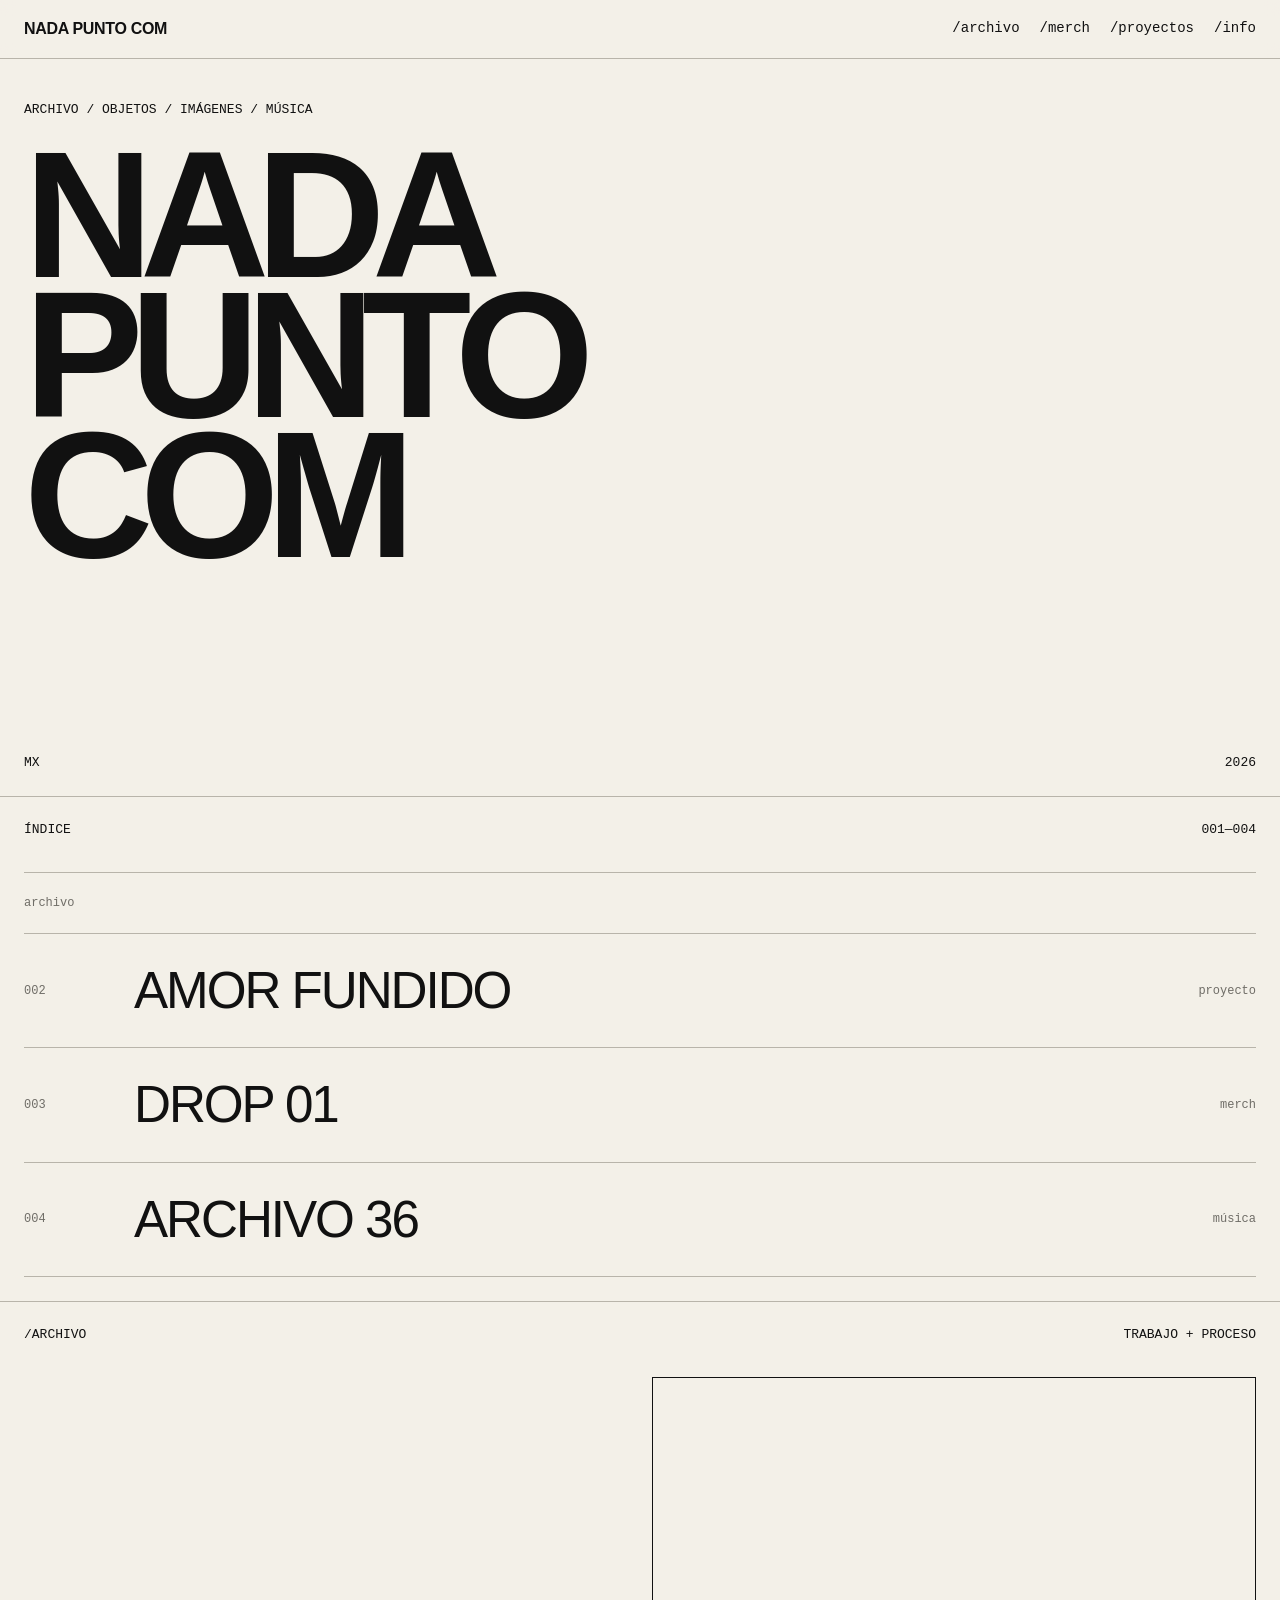
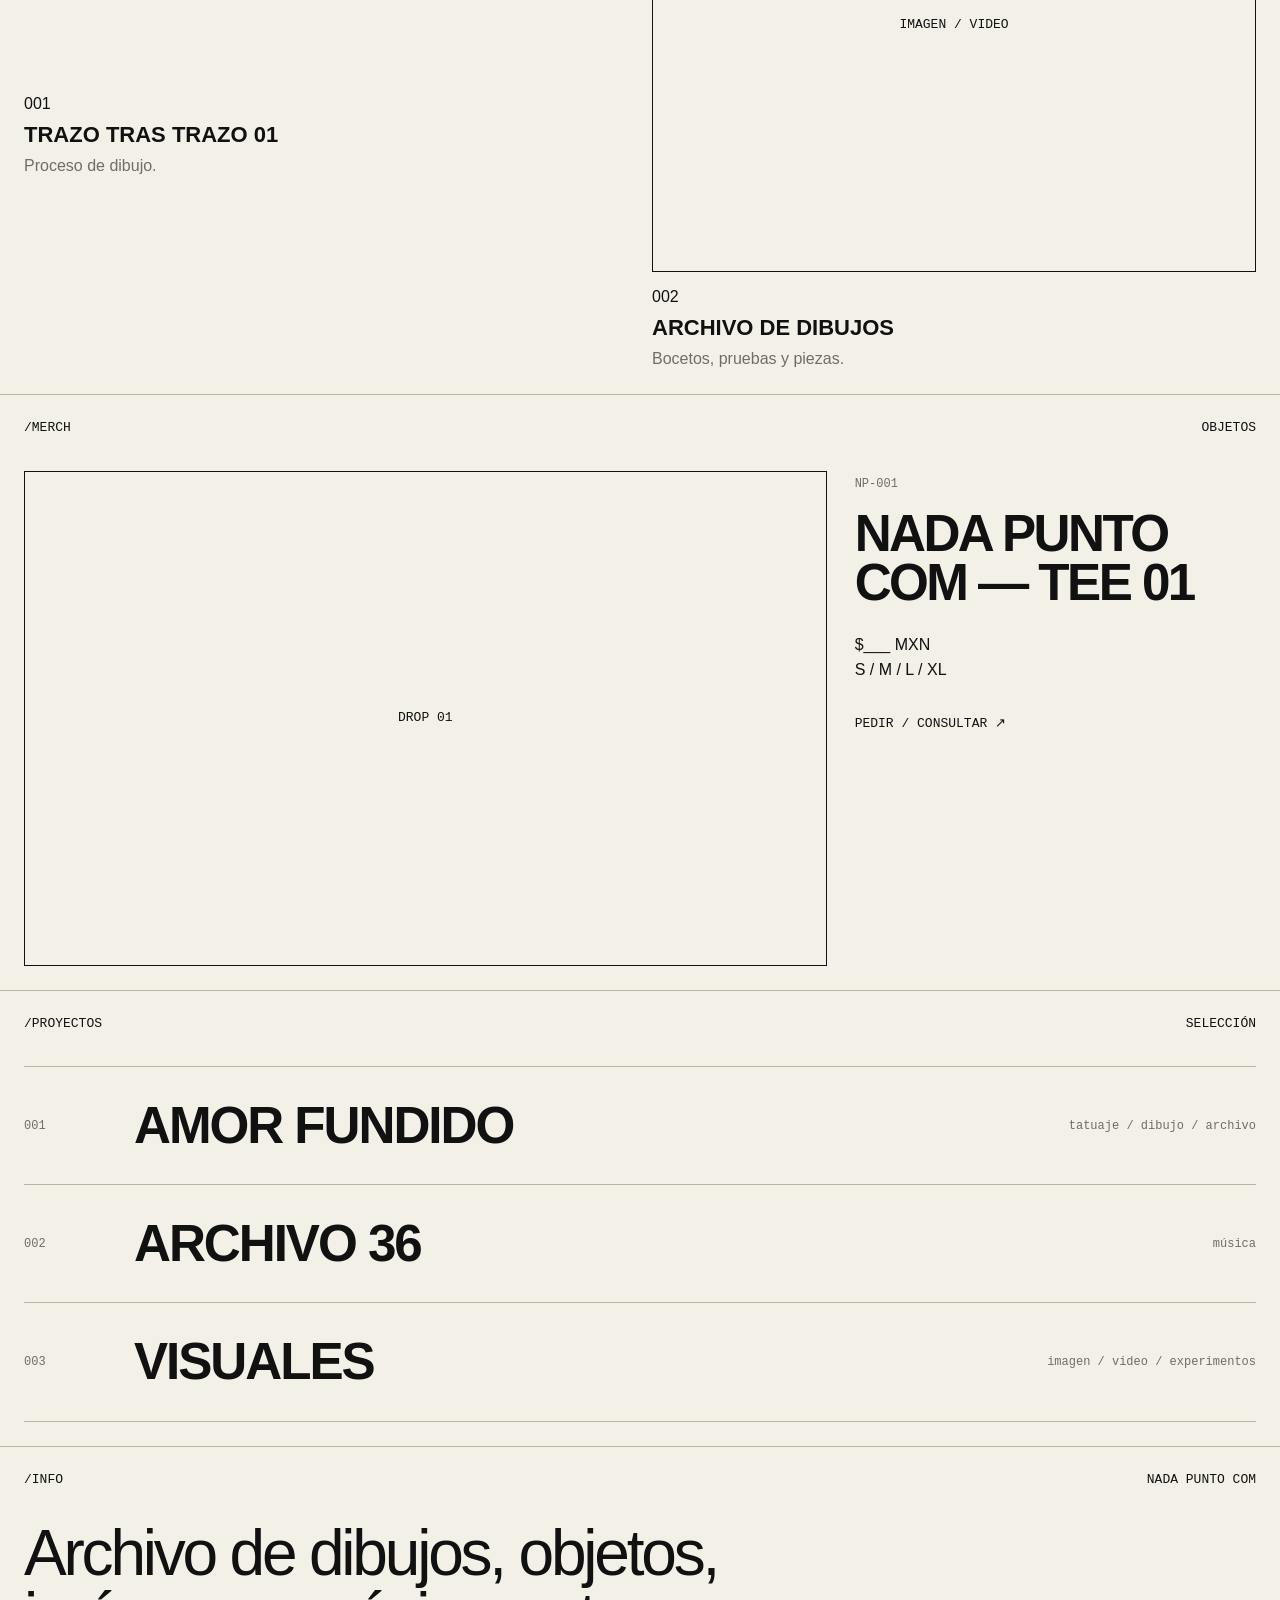
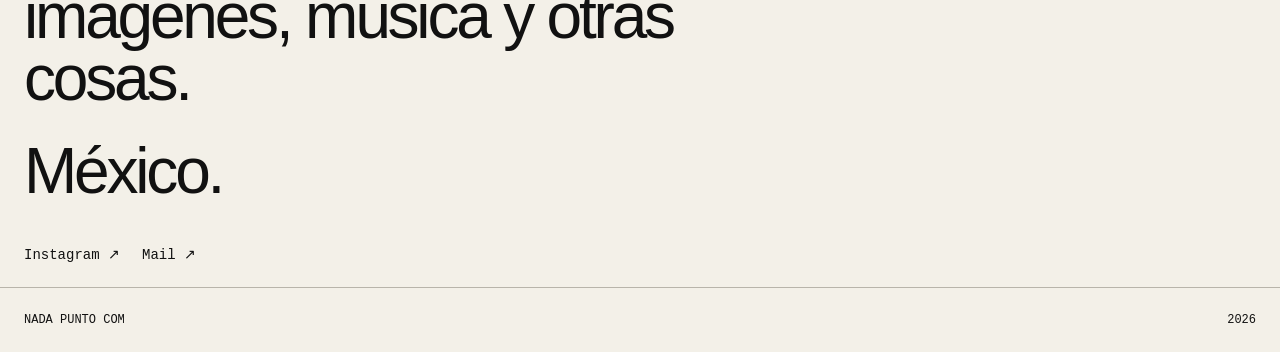
==== index.html @ faa2295b "Update index.html" ====
<!DOCTYPE html>
<html lang="es">
<head>
  <meta charset="UTF-8" />
  <meta name="viewport" content="width=device-width, initial-scale=1.0" />
  <meta
    name="description"
    content="Nada Punto Com — archivo, merch y proyectos."
  />
  <title>Nada Punto Com</title>
  <link rel="stylesheet" href="style.css" />
</head>

<body>

  <header class="site-header">
    <a class="brand" href="#top">NADA PUNTO COM</a>

    <nav class="main-nav" aria-label="Navegación principal">
      <a href="#archivo">/archivo</a>
      <a href="#merch">/merch</a>
      <a href="#proyectos">/proyectos</a>
      <a href="#info">/info</a>
    </nav>
  </header>


  <main id="top">

    <!-- HERO -->
    <section class="hero">
      <div class="hero-copy">
        <p class="eyebrow">
          archivo / objetos / imágenes / música
        </p>

        <h1>
          NADA<br>
          PUNTO<br>
          COM
        </h1>
      </div>

      <div class="hero-meta">
        <span>MX</span>
        <span>2026</span>
      </div>
    </section>


    <!-- ÍNDICE -->
    <section
      class="index-section"
      aria-labelledby="indice-title"
    >

      <div class="section-heading">
        <h2 id="indice-title">ÍNDICE</h2>
        <span>001—004</span>
      </div>

      <div class="project-list">

        <a
          class="project-row"
          href="#archivo"
          data-preview="preview-1"
        >
         <div
  class="preview-placeholder preview-media"
  id="preview-1"
>
  <video
    class="preview-video"
    src="trazo-tras-trazo-01.mp4"
    autoplay
    muted
    loop
    playsinline
    preload="metadata"
  ></video>
</div>
        
          <span class="project-type">archivo</span>
        </a>

        <a
          class="project-row"
          href="#proyectos"
          data-preview="preview-2"
        >
          <span class="project-number">002</span>
          <span class="project-title">
            AMOR FUNDIDO
          </span>
          <span class="project-type">proyecto</span>
        </a>

        <a
          class="project-row"
          href="#merch"
          data-preview="preview-3"
        >
          <span class="project-number">003</span>
          <span class="project-title">
            DROP 01
          </span>
          <span class="project-type">merch</span>
        </a>

        <a
          class="project-row"
          href="#proyectos"
          data-preview="preview-4"
        >
          <span class="project-number">004</span>
          <span class="project-title">
            ARCHIVO 36
          </span>
          <span class="project-type">música</span>
        </a>

      </div>


      <!-- PREVIEWS -->
      <div
        class="preview-panel"
        aria-hidden="true"
      >

        <div
          class="preview-placeholder"
          id="preview-1"
        >
          TRAZO TRAS TRAZO 01
        </div>

        <div
          class="preview-placeholder"
          id="preview-2"
        >
          AMOR FUNDIDO
        </div>

        <div
          class="preview-placeholder"
          id="preview-3"
        >
          DROP 01
        </div>

        <div
          class="preview-placeholder"
          id="preview-4"
        >
          ARCHIVO 36
        </div>

      </div>

    </section>


    <!-- ARCHIVO -->
    <section
      id="archivo"
      class="content-section"
    >

      <div class="section-heading">
        <h2>/ARCHIVO</h2>
        <span>trabajo + proceso</span>
      </div>


      <div class="grid">

        <!-- 001 — TRAZO TRAS TRAZO -->
        <article class="card">

          <div class="archive-media">

            <video
              class="archive-video"
              src="trazo-tras-trazo-01.mp4"
              autoplay
              muted
              loop
              playsinline
              preload="metadata"
            >
              Tu navegador no puede reproducir este video.
            </video>

          </div>

          <div class="card-meta">
            <span>001</span>

            <h3>
              TRAZO TRAS TRAZO 01
            </h3>

            <p>
              Proceso de dibujo.
            </p>
          </div>

        </article>


        <!-- 002 — ARCHIVO DE DIBUJOS -->
        <article class="card">

          <div class="media-placeholder">
            IMAGEN / VIDEO
          </div>

          <div class="card-meta">
            <span>002</span>

            <h3>
              ARCHIVO DE DIBUJOS
            </h3>

            <p>
              Bocetos, pruebas y piezas.
            </p>
          </div>

        </article>

      </div>

    </section>


    <!-- MERCH -->
    <section
      id="merch"
      class="content-section"
    >

      <div class="section-heading">
        <h2>/MERCH</h2>
        <span>objetos</span>
      </div>

      <div class="product">

        <div class="product-image">
          DROP 01
        </div>

        <div class="product-info">

          <span class="product-code">
            NP-001
          </span>

          <h3>
            NADA PUNTO COM — TEE 01
          </h3>

          <p>
            $___ MXN
          </p>

          <p>
            S / M / L / XL
          </p>

          <a
            class="text-link"
            href="https://instagram.com/"
            target="_blank"
            rel="noreferrer"
          >
            PEDIR / CONSULTAR ↗
          </a>

        </div>

      </div>

    </section>


    <!-- PROYECTOS -->
    <section
      id="proyectos"
      class="content-section"
    >

      <div class="section-heading">
        <h2>/PROYECTOS</h2>
        <span>selección</span>
      </div>

      <div class="project-links">

        <a
          href="#"
          class="project-link"
        >
          <span>001</span>

          <strong>
            AMOR FUNDIDO
          </strong>

          <em>
            tatuaje / dibujo / archivo
          </em>
        </a>

        <a
          href="#"
          class="project-link"
        >
          <span>002</span>

          <strong>
            ARCHIVO 36
          </strong>

          <em>
            música
          </em>
        </a>

        <a
          href="#"
          class="project-link"
        >
          <span>003</span>

          <strong>
            VISUALES
          </strong>

          <em>
            imagen / video / experimentos
          </em>
        </a>

      </div>

    </section>


    <!-- INFO -->
    <section
      id="info"
      class="content-section info-section"
    >

      <div class="section-heading">
        <h2>/INFO</h2>
        <span>nada punto com</span>
      </div>

      <div class="info-copy">

        <p>
          Archivo de dibujos, objetos, imágenes,
          música y otras cosas.
        </p>

        <p>
          México.
        </p>

        <div class="socials">

          <a
            href="https://instagram.com/"
            target="_blank"
            rel="noreferrer"
          >
            Instagram ↗
          </a>

          <a
            href="mailto:hola@nadapunto.com"
          >
            Mail ↗
          </a>

        </div>

      </div>

    </section>

  </main>


  <footer>
    <span>NADA PUNTO COM</span>
    <span>2026</span>
  </footer>


  <script src="script.js"></script>

</body>
</html>
---- style.css ----
* { box-sizing: border-box; }
:root { --bg:#f3f0e8; --text:#111; --muted:#6f6d67; --line:#b8b4aa; --max:1500px; }
html { scroll-behavior:smooth; }
body { margin:0; background:var(--bg); color:var(--text); font-family:Arial,Helvetica,sans-serif; font-size:16px; line-height:1.35; }
a { color:inherit; text-decoration:none; }
.site-header { position:sticky; top:0; z-index:100; display:flex; justify-content:space-between; align-items:center; gap:30px; padding:18px 24px; border-bottom:1px solid var(--line); background:rgba(243,240,232,.94); backdrop-filter:blur(8px); }
.brand { font-weight:700; letter-spacing:-.02em; }
.main-nav { display:flex; gap:20px; font-family:"Courier New",monospace; font-size:14px; }
.main-nav a:hover,.text-link:hover,.socials a:hover { text-decoration:underline; }
main,footer { max-width:var(--max); margin:0 auto; }
.hero { min-height:82vh; padding:42px 24px 24px; display:flex; flex-direction:column; justify-content:space-between; border-bottom:1px solid var(--line); }
.eyebrow { margin:0 0 28px; font-family:"Courier New",monospace; font-size:13px; text-transform:uppercase; }
.hero h1 { margin:0; font-size:clamp(72px,14vw,220px); line-height:.78; letter-spacing:-.075em; font-weight:700; }
.hero-meta { display:flex; justify-content:space-between; padding-top:40px; font-family:"Courier New",monospace; font-size:13px; }
.index-section,.content-section { position:relative; padding:24px; border-bottom:1px solid var(--line); }
.section-heading { display:flex; justify-content:space-between; gap:20px; margin-bottom:34px; font-family:"Courier New",monospace; font-size:13px; text-transform:uppercase; }
.section-heading h2 { margin:0; font:inherit; }
.project-list { border-top:1px solid var(--line); }
.project-row { display:grid; grid-template-columns:90px 1fr auto; align-items:center; gap:20px; padding:22px 0; border-bottom:1px solid var(--line); transition:padding-left 150ms ease; }
.project-row:hover { padding-left:10px; }
.project-number,.project-type,.product-code,.project-link span { font-family:"Courier New",monospace; font-size:12px; color:var(--muted); }
.project-title { font-size:clamp(28px,4vw,62px); letter-spacing:-.04em; }
.preview-panel { position:fixed; top:50%; right:4vw; width:min(34vw,520px); aspect-ratio:4/3; transform:translateY(-50%); pointer-events:none; opacity:0; transition:opacity 160ms ease; z-index:50; }
.preview-panel.is-visible { opacity:1; }
.preview-placeholder { display:none; width:100%; height:100%; border:1px solid var(--text); background:var(--text); color:var(--bg); align-items:center; justify-content:center; padding:24px; text-align:center; font-size:clamp(28px,3vw,54px); letter-spacing:-.04em; }
.preview-placeholder.is-active { display:flex; }
.grid { display:grid; grid-template-columns:repeat(2,minmax(0,1fr)); gap:24px; }
.media-placeholder,.product-image { display:flex; align-items:center; justify-content:center; min-height:55vh; border:1px solid var(--text); font-family:"Courier New",monospace; font-size:13px; }
.card-meta { padding-top:14px; }
.card-meta h3 { margin:5px 0 6px; font-size:22px; }
.card-meta p { margin:0; color:var(--muted); }
.product { display:grid; grid-template-columns:2fr 1fr; gap:28px; }
.product-info h3 { font-size:clamp(28px,4vw,62px); line-height:.95; letter-spacing:-.05em; margin:18px 0 26px; }
.product-info p { margin:4px 0; }
.text-link { display:inline-block; margin-top:30px; font-family:"Courier New",monospace; font-size:13px; }
.project-links { border-top:1px solid var(--line); }
.project-link { display:grid; grid-template-columns:90px 1fr auto; gap:20px; align-items:center; padding:24px 0; border-bottom:1px solid var(--line); }
.project-link strong { font-size:clamp(28px,4vw,58px); letter-spacing:-.04em; }
.project-link em { font-style:normal; font-family:"Courier New",monospace; font-size:12px; color:var(--muted); }
.info-copy { max-width:760px; font-size:clamp(32px,5vw,76px); line-height:.98; letter-spacing:-.05em; }
.info-copy p { margin:0 0 30px; }
.socials { display:flex; gap:22px; margin-top:46px; font-family:"Courier New",monospace; font-size:14px; letter-spacing:0; }
footer { display:flex; justify-content:space-between; padding:24px; font-family:"Courier New",monospace; font-size:12px; }
@media (max-width:800px) {
  .site-header { align-items:flex-start; flex-direction:column; gap:12px; }
  .main-nav { width:100%; overflow-x:auto; white-space:nowrap; padding-bottom:2px; }
  .hero { min-height:70vh; }
  .hero h1 { font-size:clamp(64px,20vw,130px); }
  .project-row,.project-link { grid-template-columns:55px 1fr; }
  .project-type,.project-link em { grid-column:2; }
  .preview-panel { display:none; }
  .grid,.product { grid-template-columns:1fr; }
  .media-placeholder,.product-image { min-height:48vh; }
  .info-copy { font-size:clamp(36px,11vw,68px); }
}
/* VIDEO — TRAZO TRAS TRAZO */

.archive-media {
  width: 100%;
  overflow: hidden;
}

.archive-video {
  width: 100%;
  height: auto;
  display: block;
}
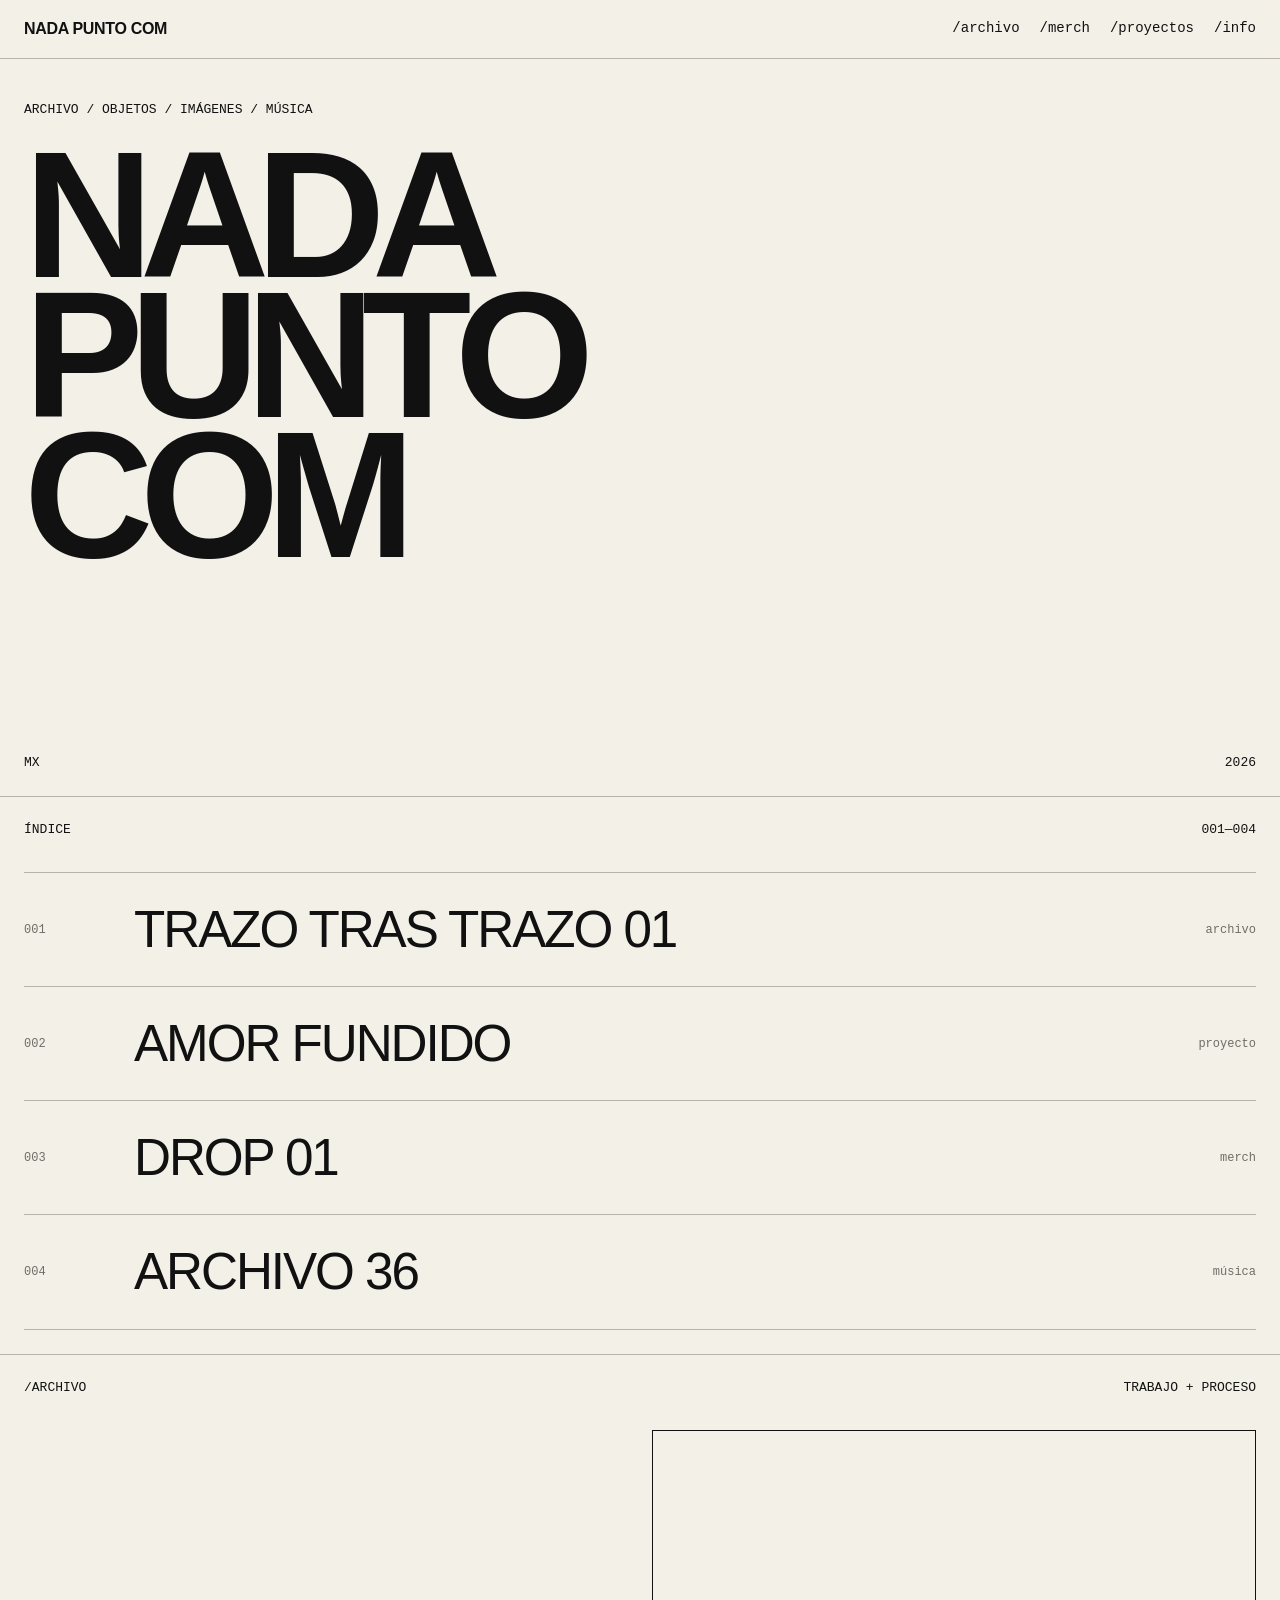
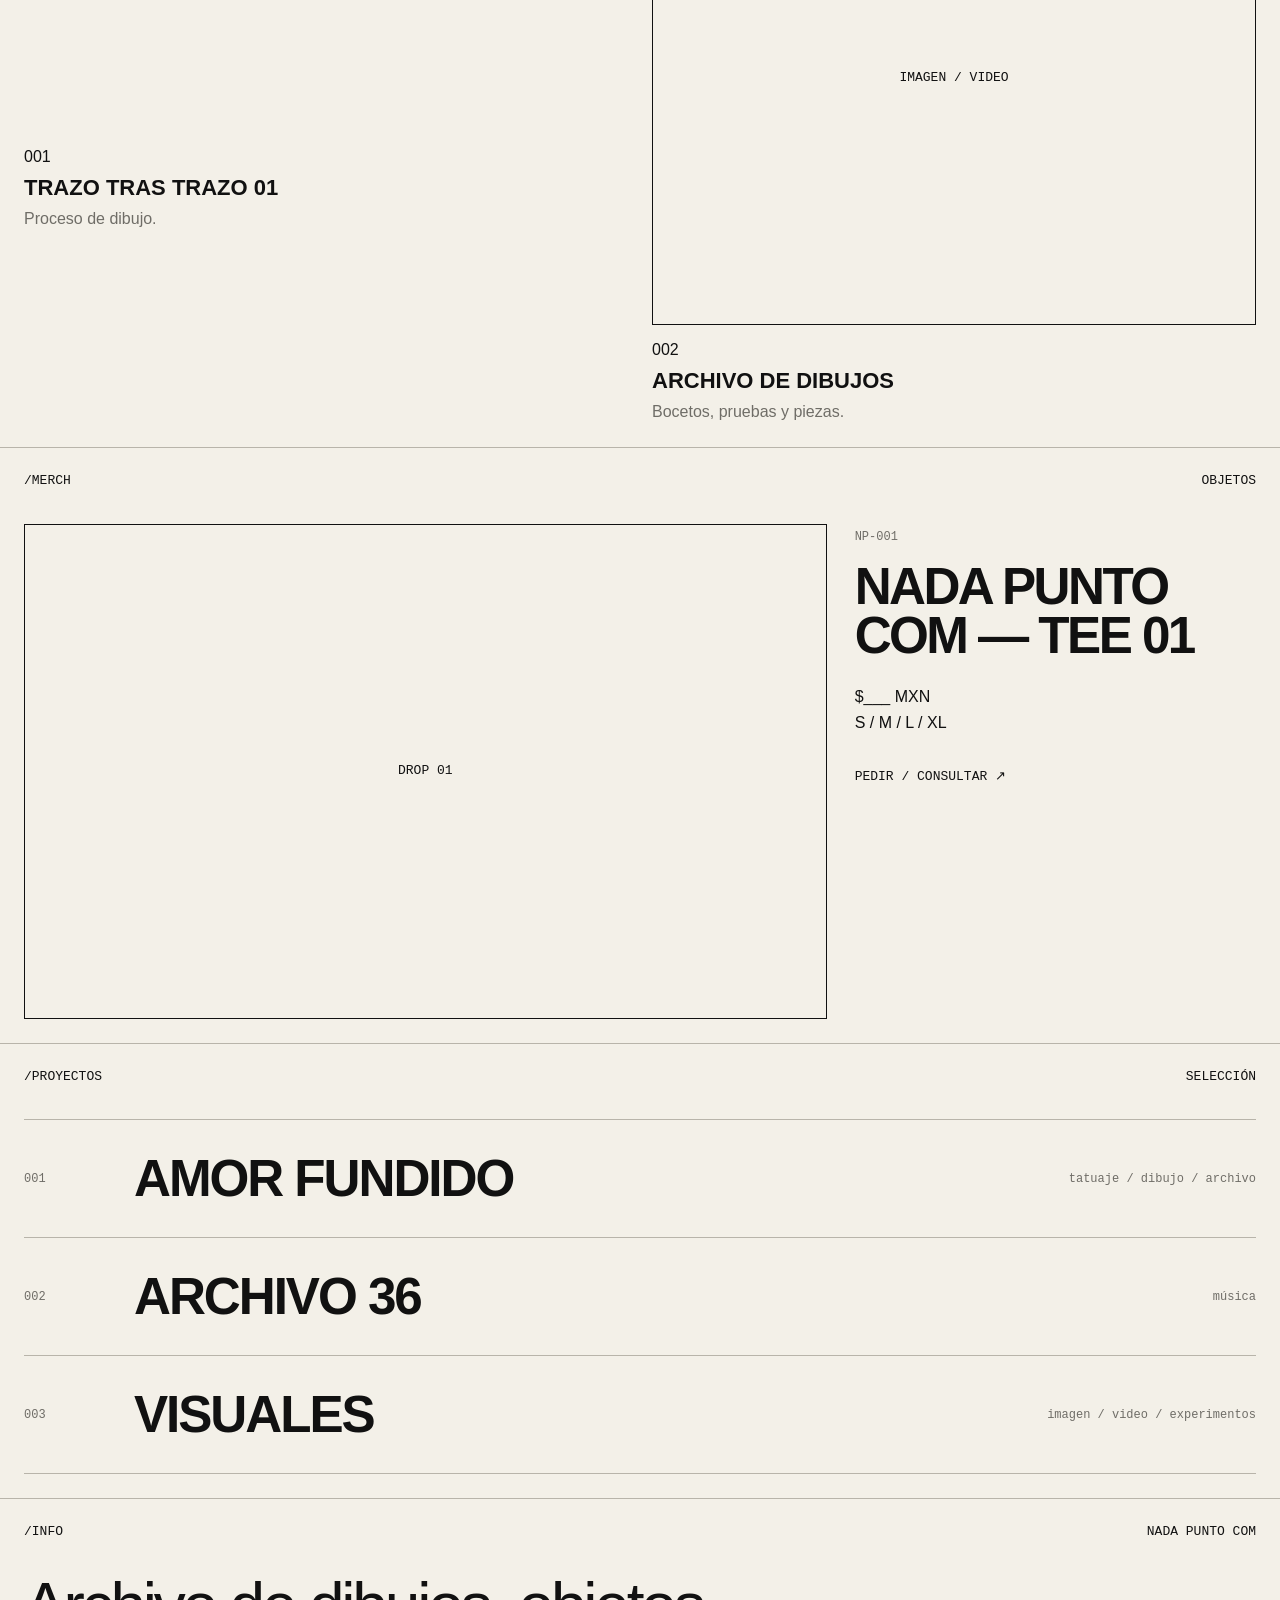
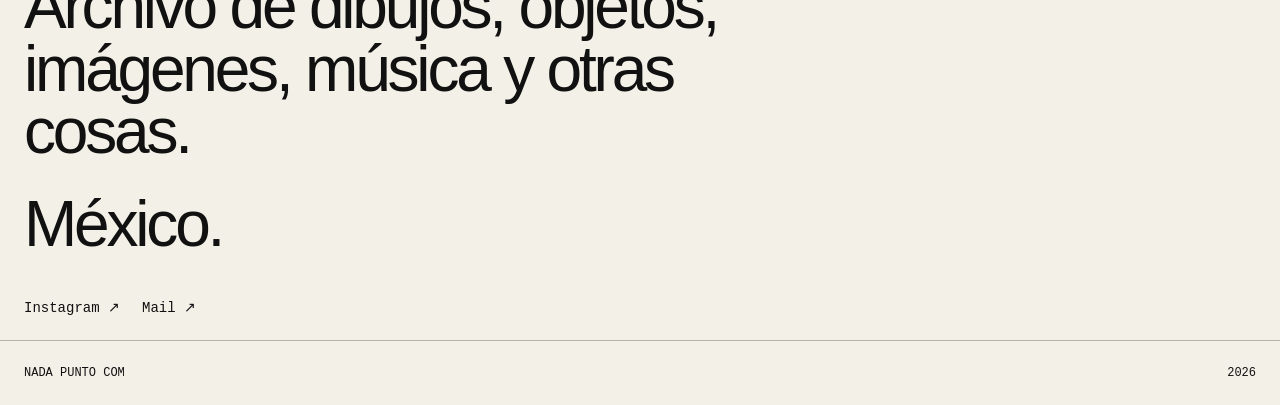
==== commit c6cfd0d4: "Update index.html" ====
--- a/index.html
+++ b/index.html
@@ -29,7 +29,9 @@
 
     <!-- HERO -->
     <section class="hero">
+
       <div class="hero-copy">
+
         <p class="eyebrow">
           archivo / objetos / imágenes / música
         </p>
@@ -39,12 +41,14 @@
           PUNTO<br>
           COM
         </h1>
+
       </div>
 
       <div class="hero-meta">
         <span>MX</span>
         <span>2026</span>
       </div>
+
     </section>
 
 
@@ -55,69 +59,105 @@
     >
 
       <div class="section-heading">
-        <h2 id="indice-title">ÍNDICE</h2>
-        <span>001—004</span>
-      </div>
+
+        <h2 id="indice-title">
+          ÍNDICE
+        </h2>
+
+        <span>
+          001—004
+        </span>
+
+      </div>
+
 
       <div class="project-list">
 
+        <!-- 001 -->
         <a
           class="project-row"
           href="#archivo"
           data-preview="preview-1"
         >
-         <div
-  class="preview-placeholder preview-media"
-  id="preview-1"
->
-  <video
-    class="preview-video"
-    src="trazo-tras-trazo-01.mp4"
-    autoplay
-    muted
-    loop
-    playsinline
-    preload="metadata"
-  ></video>
-</div>
-        
-          <span class="project-type">archivo</span>
-        </a>
-
+
+          <span class="project-number">
+            001
+          </span>
+
+          <span class="project-title">
+            TRAZO TRAS TRAZO 01
+          </span>
+
+          <span class="project-type">
+            archivo
+          </span>
+
+        </a>
+
+
+        <!-- 002 -->
         <a
           class="project-row"
           href="#proyectos"
           data-preview="preview-2"
         >
-          <span class="project-number">002</span>
+
+          <span class="project-number">
+            002
+          </span>
+
           <span class="project-title">
             AMOR FUNDIDO
           </span>
-          <span class="project-type">proyecto</span>
-        </a>
-
+
+          <span class="project-type">
+            proyecto
+          </span>
+
+        </a>
+
+
+        <!-- 003 -->
         <a
           class="project-row"
           href="#merch"
           data-preview="preview-3"
         >
-          <span class="project-number">003</span>
+
+          <span class="project-number">
+            003
+          </span>
+
           <span class="project-title">
             DROP 01
           </span>
-          <span class="project-type">merch</span>
-        </a>
-
+
+          <span class="project-type">
+            merch
+          </span>
+
+        </a>
+
+
+        <!-- 004 -->
         <a
           class="project-row"
           href="#proyectos"
           data-preview="preview-4"
         >
-          <span class="project-number">004</span>
+
+          <span class="project-number">
+            004
+          </span>
+
           <span class="project-title">
             ARCHIVO 36
           </span>
-          <span class="project-type">música</span>
+
+          <span class="project-type">
+            música
+          </span>
+
         </a>
 
       </div>
@@ -129,13 +169,26 @@
         aria-hidden="true"
       >
 
+        <!-- PREVIEW 001 -->
         <div
-          class="preview-placeholder"
+          class="preview-placeholder preview-media"
           id="preview-1"
         >
-          TRAZO TRAS TRAZO 01
-        </div>
-
+
+          <video
+            class="preview-video"
+            src="trazo-tras-trazo-01.mp4"
+            autoplay
+            muted
+            loop
+            playsinline
+            preload="metadata"
+          ></video>
+
+        </div>
+
+
+        <!-- PREVIEW 002 -->
         <div
           class="preview-placeholder"
           id="preview-2"
@@ -143,6 +196,8 @@
           AMOR FUNDIDO
         </div>
 
+
+        <!-- PREVIEW 003 -->
         <div
           class="preview-placeholder"
           id="preview-3"
@@ -150,6 +205,8 @@
           DROP 01
         </div>
 
+
+        <!-- PREVIEW 004 -->
         <div
           class="preview-placeholder"
           id="preview-4"
@@ -169,8 +226,15 @@
     >
 
       <div class="section-heading">
-        <h2>/ARCHIVO</h2>
-        <span>trabajo + proceso</span>
+
+        <h2>
+          /ARCHIVO
+        </h2>
+
+        <span>
+          trabajo + proceso
+        </span>
+
       </div>
 
 
@@ -195,8 +259,12 @@
 
           </div>
 
+
           <div class="card-meta">
-            <span>001</span>
+
+            <span>
+              001
+            </span>
 
             <h3>
               TRAZO TRAS TRAZO 01
@@ -205,12 +273,13 @@
             <p>
               Proceso de dibujo.
             </p>
+
           </div>
 
         </article>
 
 
-        <!-- 002 — ARCHIVO DE DIBUJOS -->
+        <!-- 002 -->
         <article class="card">
 
           <div class="media-placeholder">
@@ -218,7 +287,10 @@
           </div>
 
           <div class="card-meta">
-            <span>002</span>
+
+            <span>
+              002
+            </span>
 
             <h3>
               ARCHIVO DE DIBUJOS
@@ -227,6 +299,7 @@
             <p>
               Bocetos, pruebas y piezas.
             </p>
+
           </div>
 
         </article>
@@ -243,15 +316,24 @@
     >
 
       <div class="section-heading">
-        <h2>/MERCH</h2>
-        <span>objetos</span>
-      </div>
+
+        <h2>
+          /MERCH
+        </h2>
+
+        <span>
+          objetos
+        </span>
+
+      </div>
+
 
       <div class="product">
 
         <div class="product-image">
           DROP 01
         </div>
+
 
         <div class="product-info">
 
@@ -294,9 +376,17 @@
     >
 
       <div class="section-heading">
-        <h2>/PROYECTOS</h2>
-        <span>selección</span>
-      </div>
+
+        <h2>
+          /PROYECTOS
+        </h2>
+
+        <span>
+          selección
+        </span>
+
+      </div>
+
 
       <div class="project-links">
 
@@ -304,7 +394,10 @@
           href="#"
           class="project-link"
         >
-          <span>001</span>
+
+          <span>
+            001
+          </span>
 
           <strong>
             AMOR FUNDIDO
@@ -313,13 +406,18 @@
           <em>
             tatuaje / dibujo / archivo
           </em>
-        </a>
+
+        </a>
+
 
         <a
           href="#"
           class="project-link"
         >
-          <span>002</span>
+
+          <span>
+            002
+          </span>
 
           <strong>
             ARCHIVO 36
@@ -328,13 +426,18 @@
           <em>
             música
           </em>
-        </a>
+
+        </a>
+
 
         <a
           href="#"
           class="project-link"
         >
-          <span>003</span>
+
+          <span>
+            003
+          </span>
 
           <strong>
             VISUALES
@@ -343,6 +446,7 @@
           <em>
             imagen / video / experimentos
           </em>
+
         </a>
 
       </div>
@@ -357,9 +461,17 @@
     >
 
       <div class="section-heading">
-        <h2>/INFO</h2>
-        <span>nada punto com</span>
-      </div>
+
+        <h2>
+          /INFO
+        </h2>
+
+        <span>
+          nada punto com
+        </span>
+
+      </div>
+
 
       <div class="info-copy">
 
@@ -371,6 +483,7 @@
         <p>
           México.
         </p>
+
 
         <div class="socials">
 
@@ -398,8 +511,15 @@
 
 
   <footer>
-    <span>NADA PUNTO COM</span>
-    <span>2026</span>
+
+    <span>
+      NADA PUNTO COM
+    </span>
+
+    <span>
+      2026
+    </span>
+
   </footer>
 
 
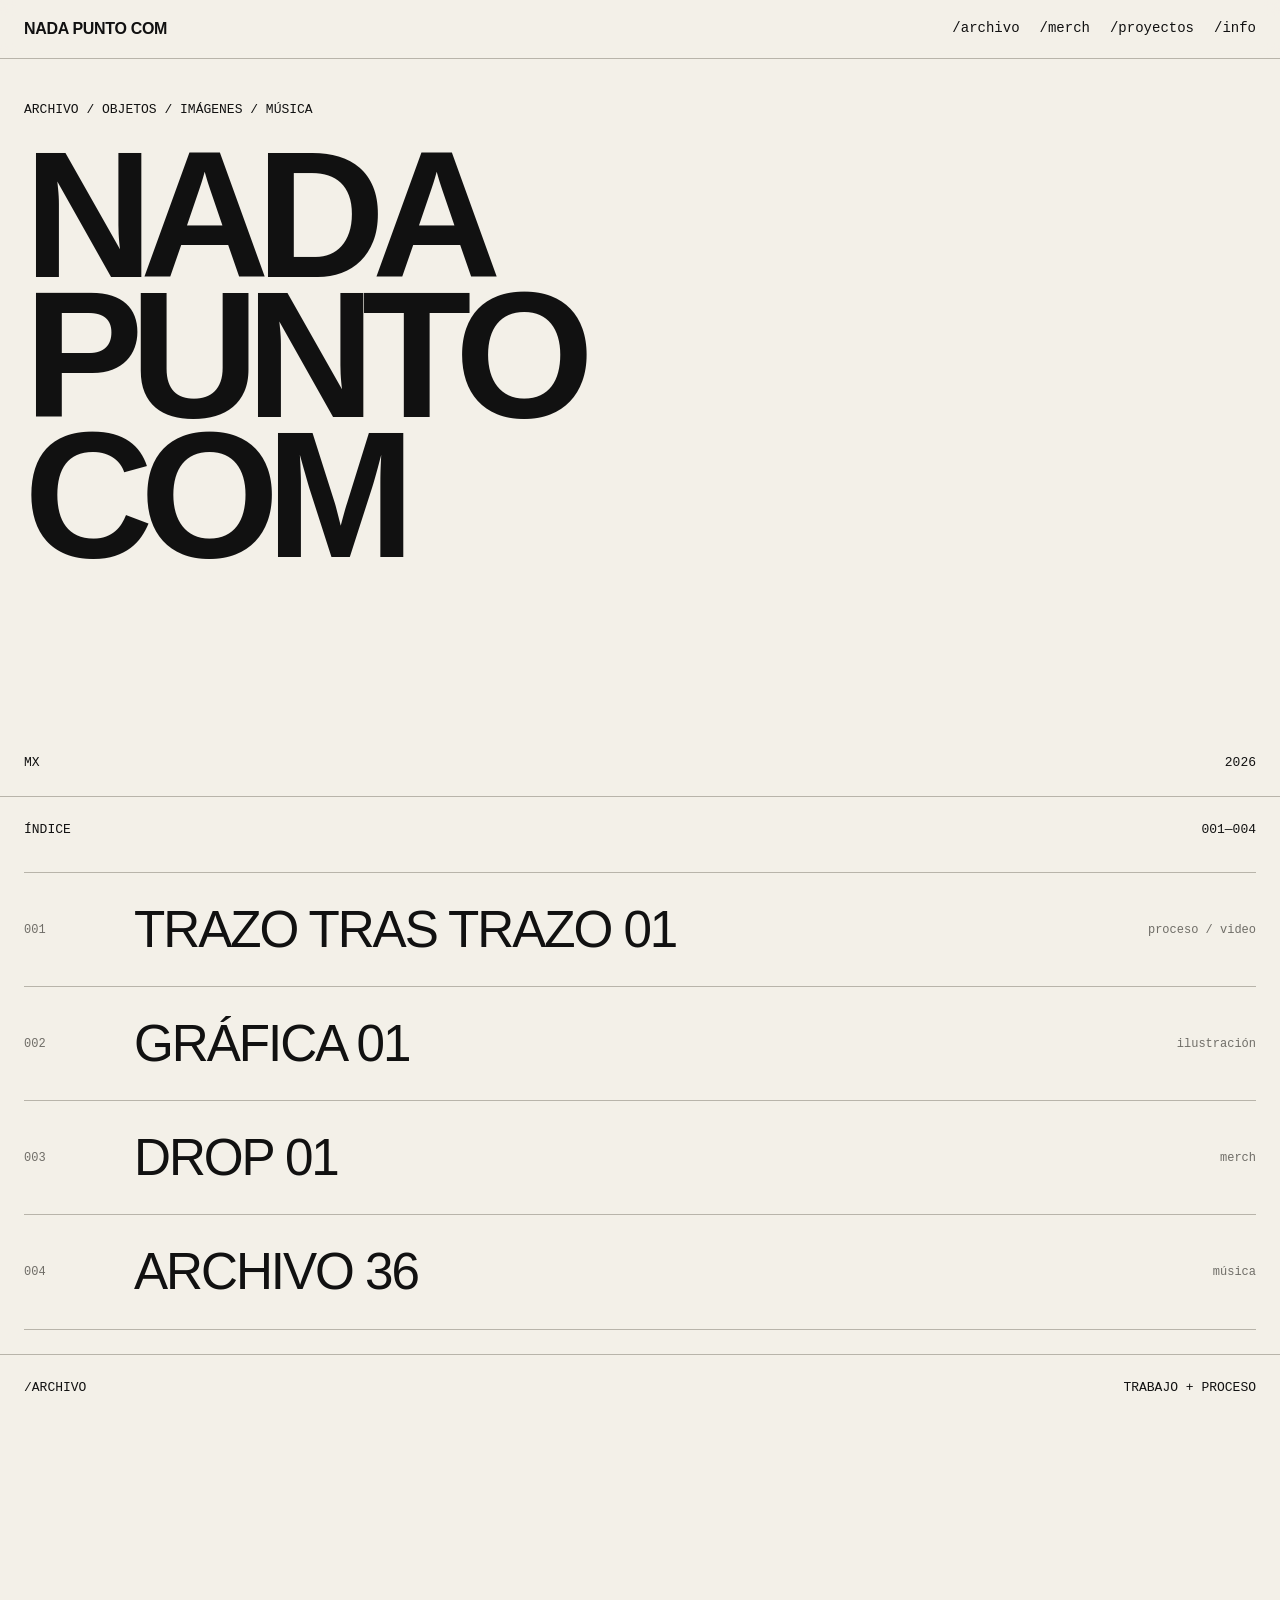
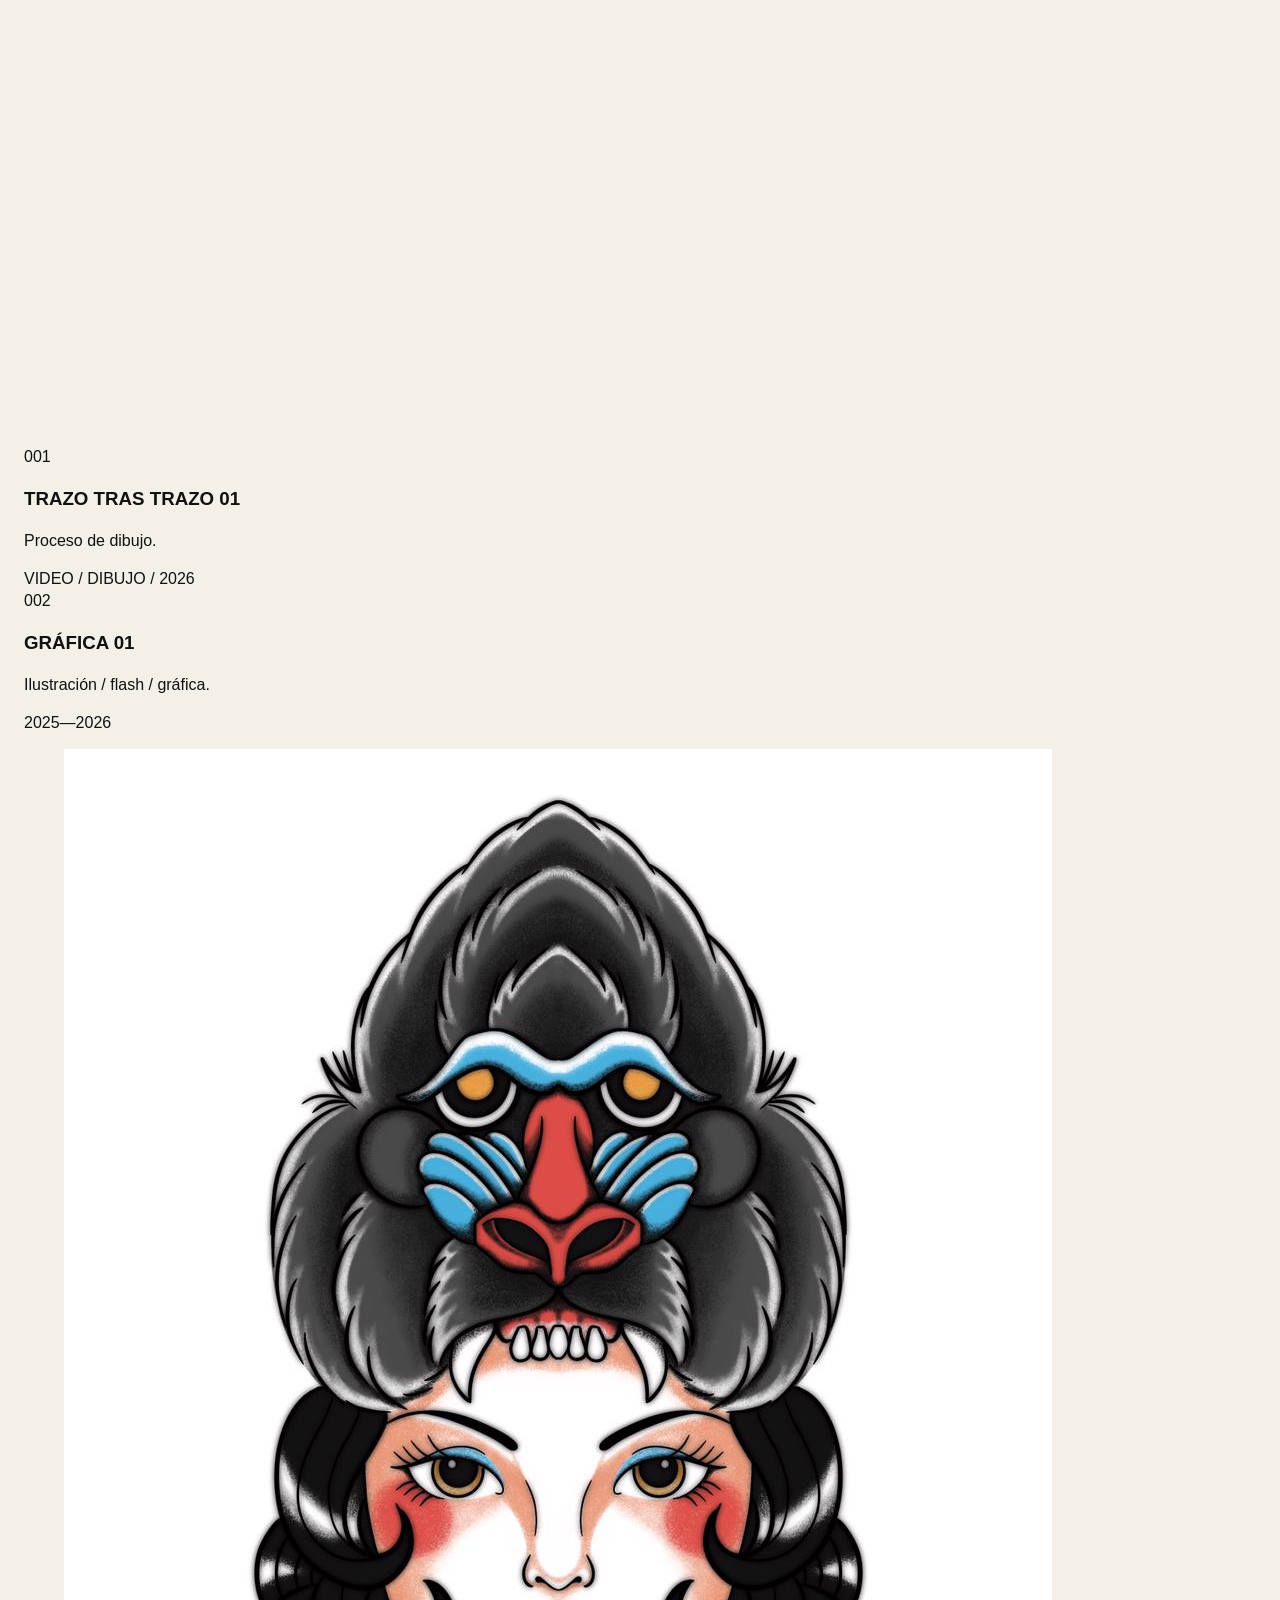
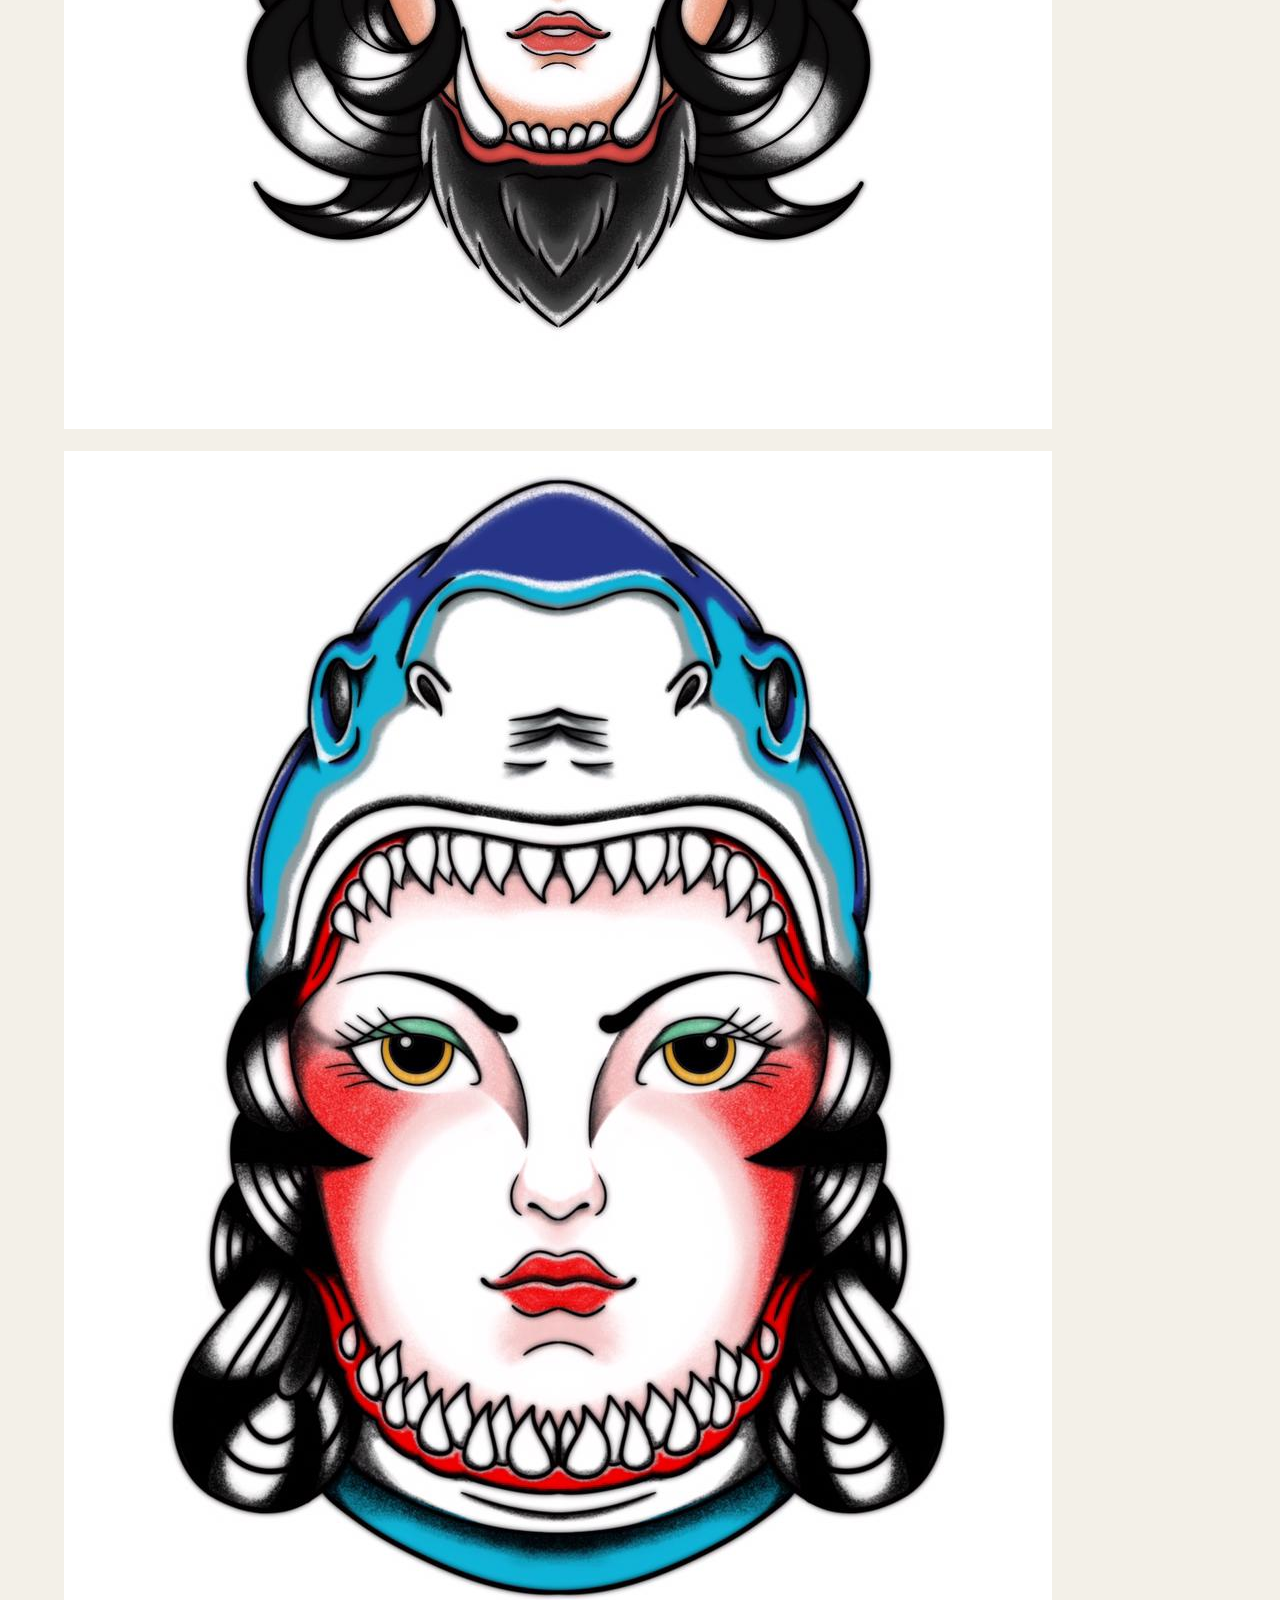
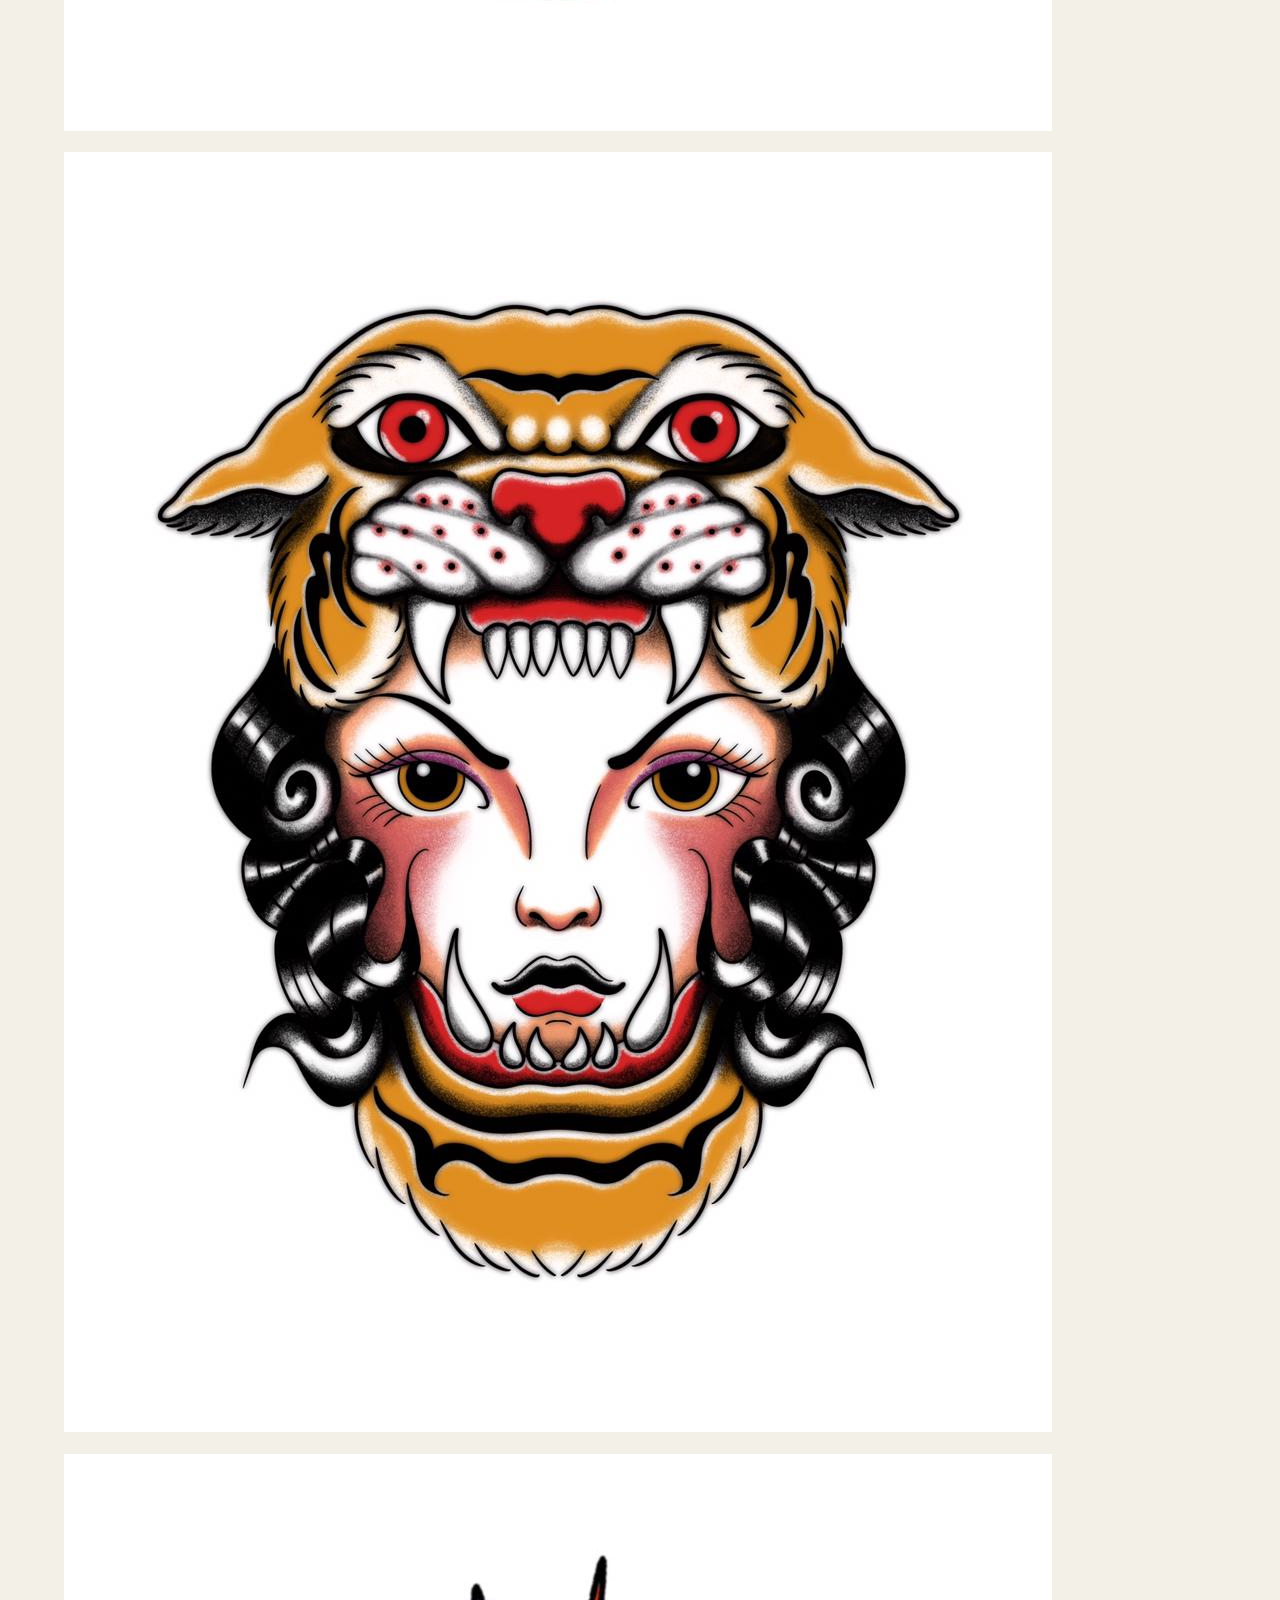
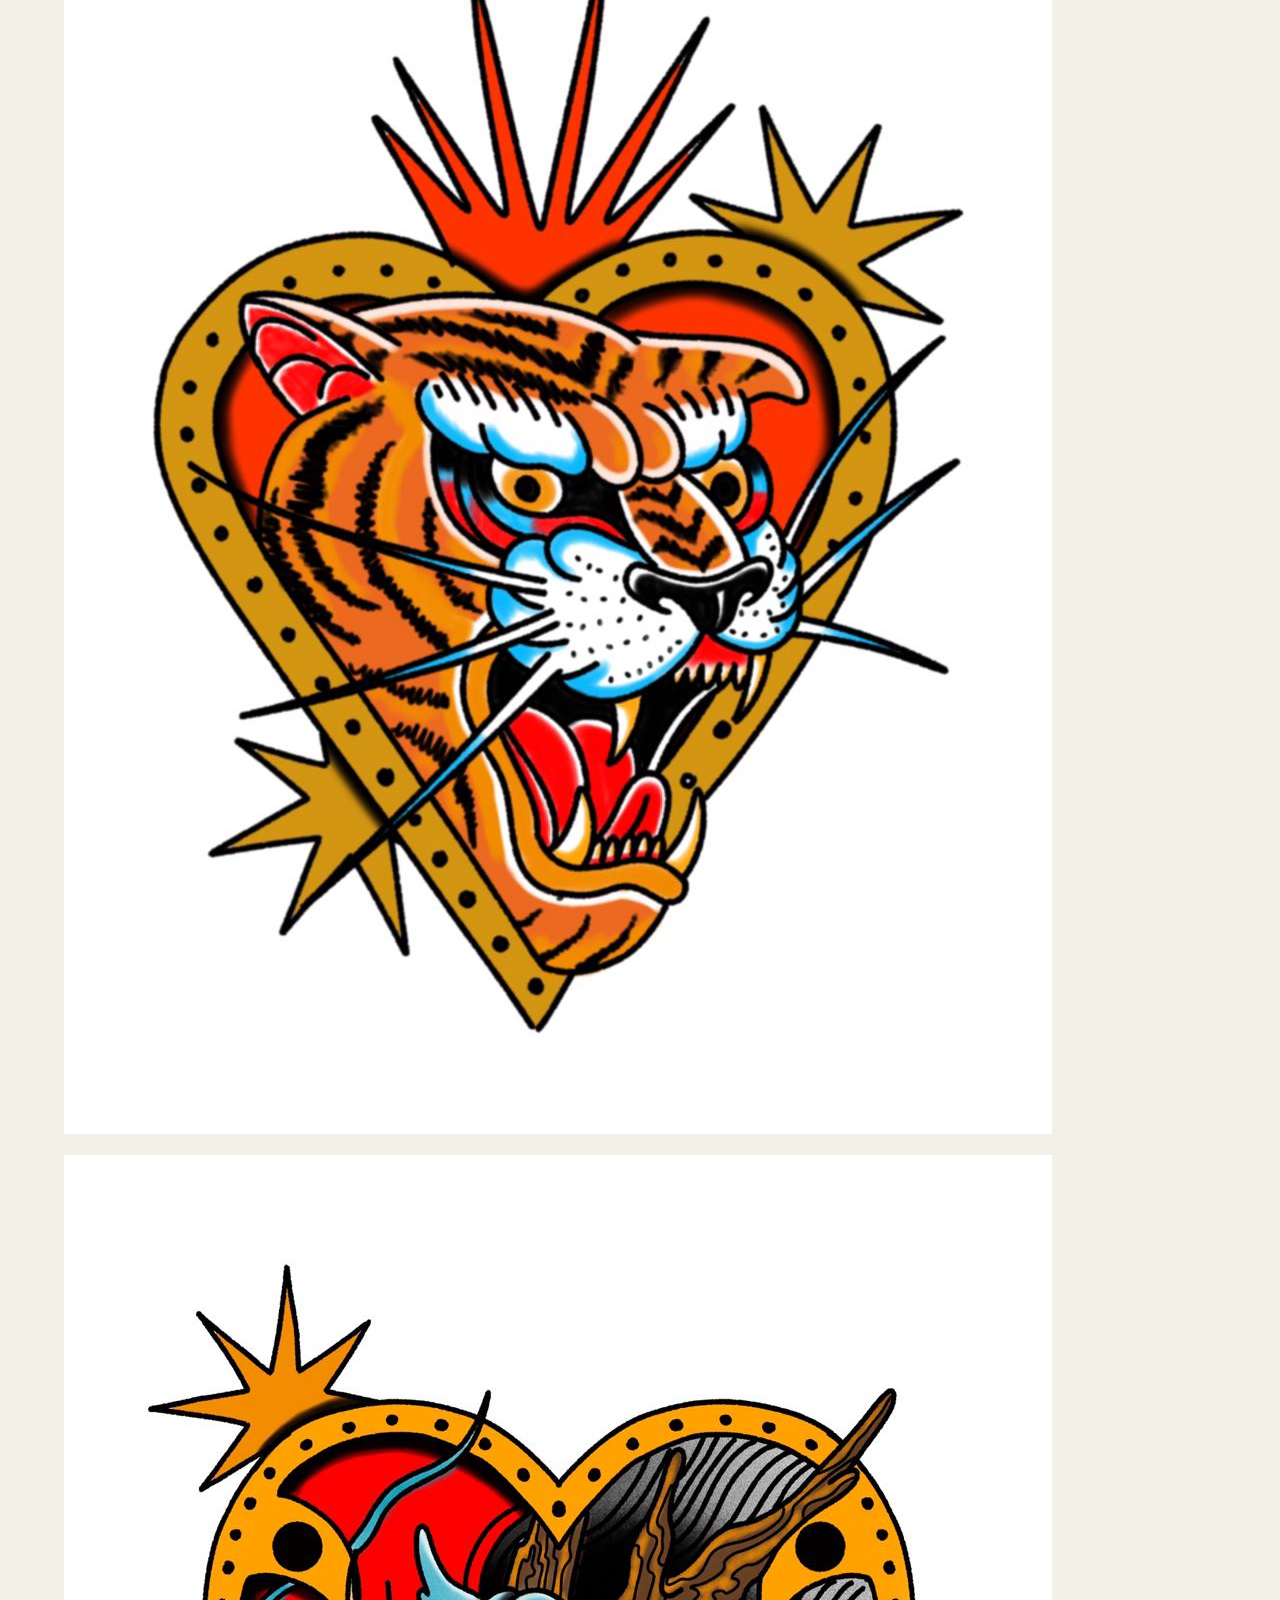
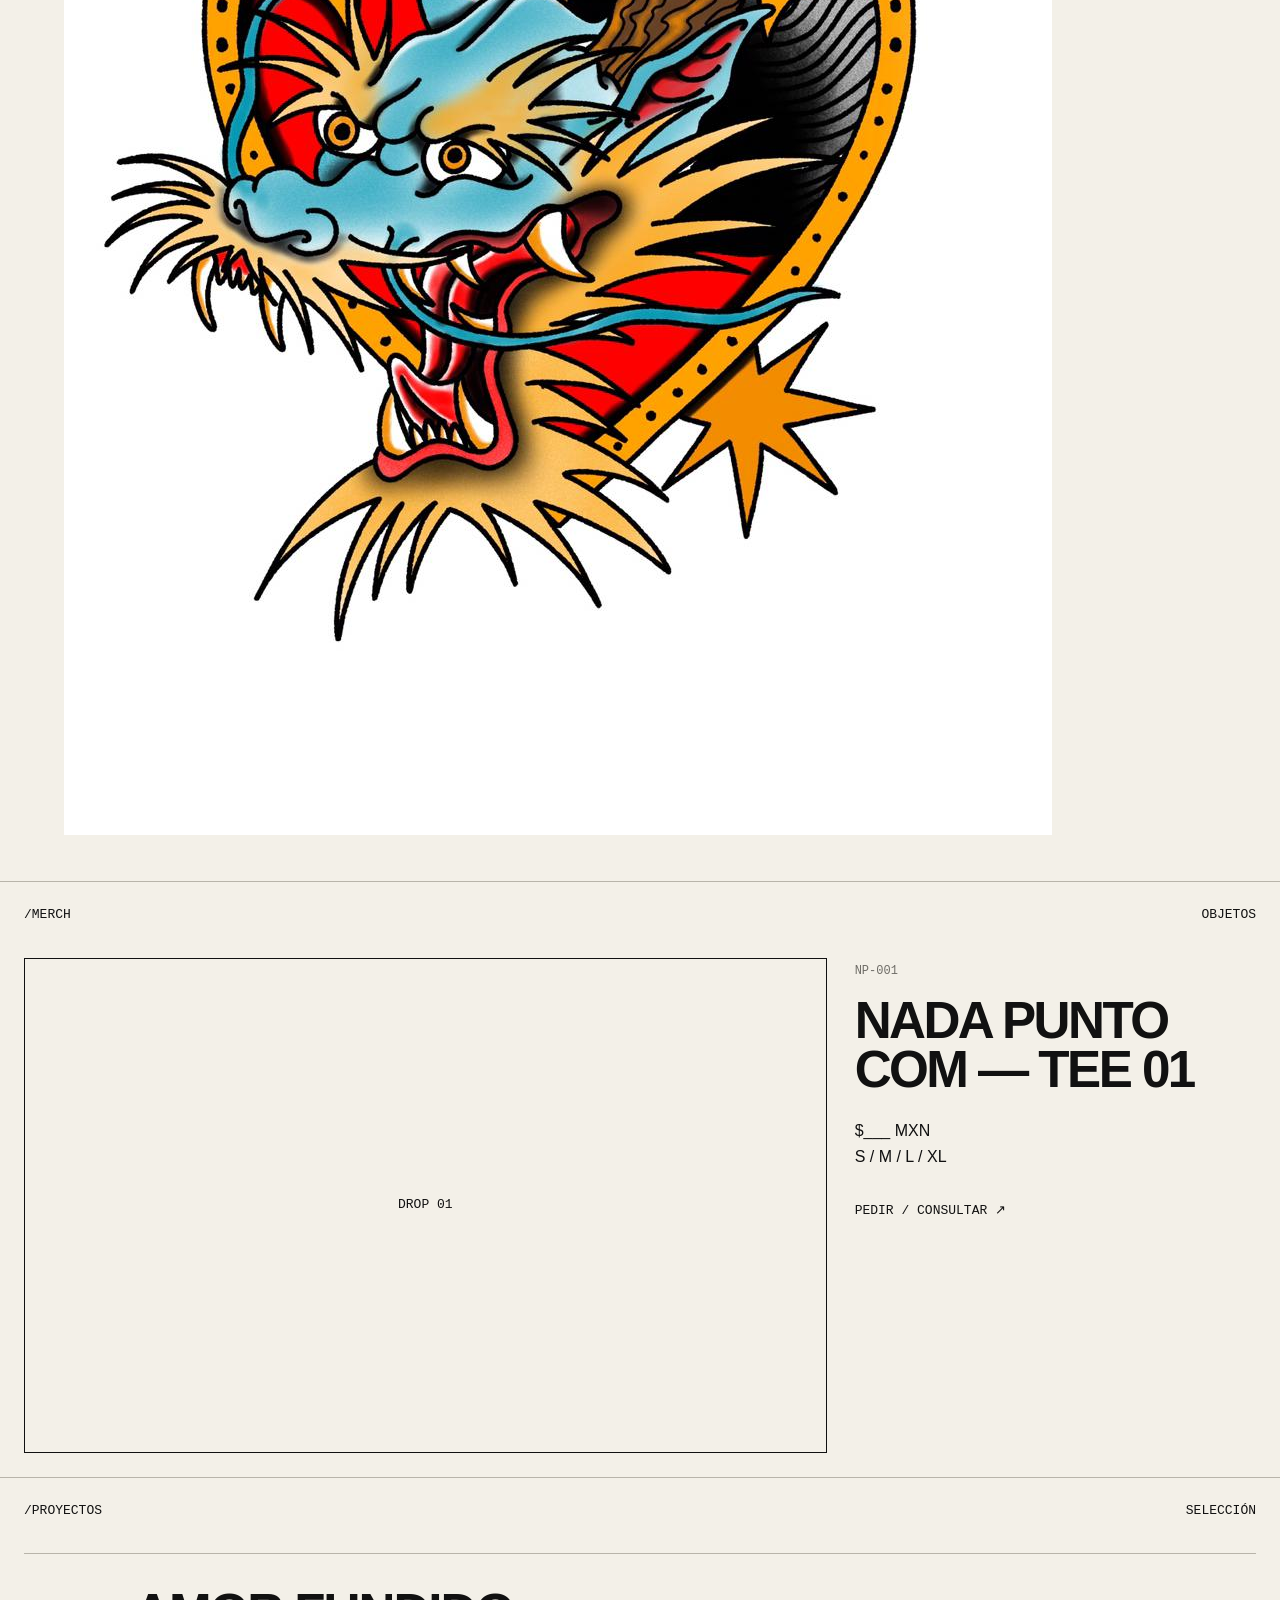
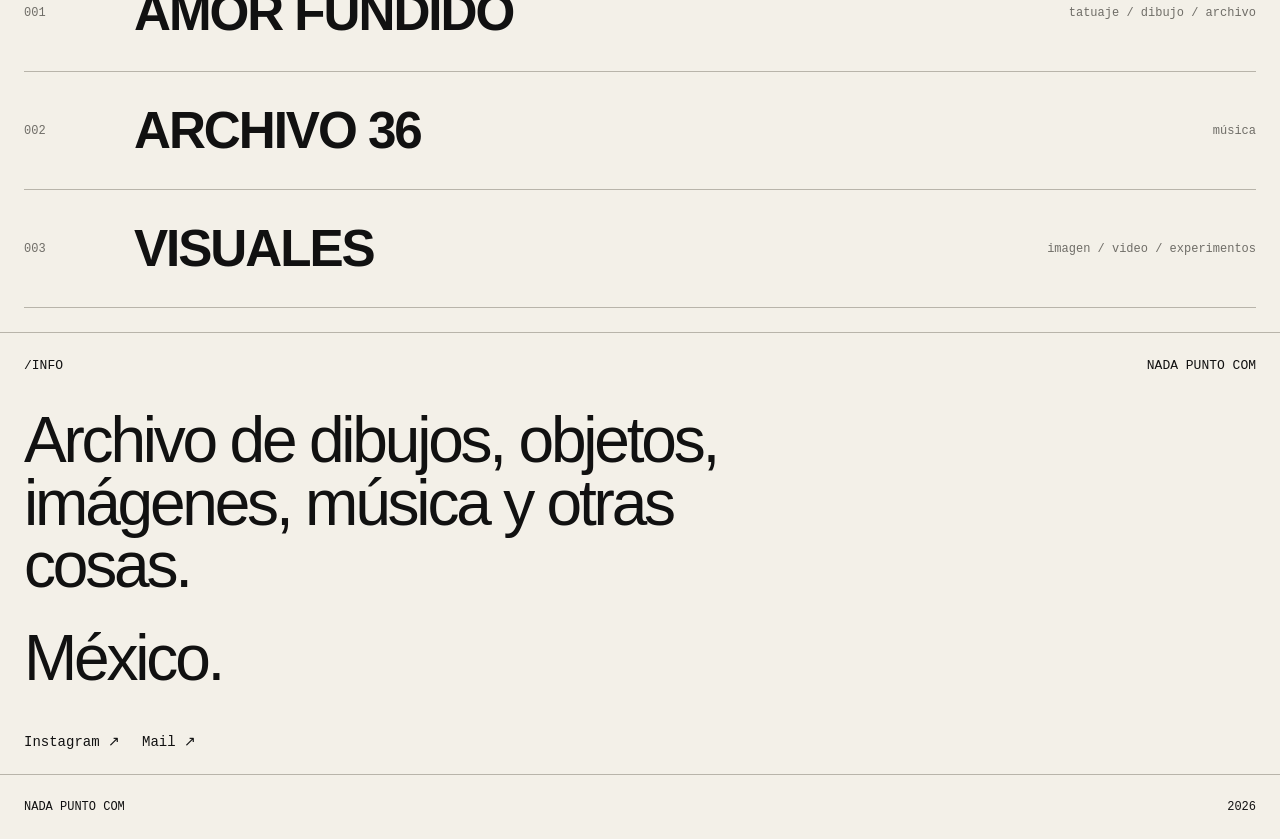
==== commit 8c8b3c8e: "Update index.html" ====
--- a/index.html
+++ b/index.html
@@ -1,33 +1,56 @@
 <!DOCTYPE html>
 <html lang="es">
+
 <head>
   <meta charset="UTF-8" />
   <meta name="viewport" content="width=device-width, initial-scale=1.0" />
+
   <meta
     name="description"
-    content="Nada Punto Com — archivo, merch y proyectos."
+    content="Nada Punto Com — archivo, gráfica, objetos, música y proyectos."
   />
+
   <title>Nada Punto Com</title>
+
   <link rel="stylesheet" href="style.css" />
 </head>
 
+
 <body>
 
+  <!-- ========================================
+       HEADER
+  ========================================= -->
+
   <header class="site-header">
-    <a class="brand" href="#top">NADA PUNTO COM</a>
-
-    <nav class="main-nav" aria-label="Navegación principal">
+
+    <a class="brand" href="#top">
+      NADA PUNTO COM
+    </a>
+
+    <nav
+      class="main-nav"
+      aria-label="Navegación principal"
+    >
+
       <a href="#archivo">/archivo</a>
       <a href="#merch">/merch</a>
       <a href="#proyectos">/proyectos</a>
       <a href="#info">/info</a>
+
     </nav>
+
   </header>
 
 
+
   <main id="top">
 
-    <!-- HERO -->
+
+    <!-- ========================================
+         HERO
+    ========================================= -->
+
     <section class="hero">
 
       <div class="hero-copy">
@@ -44,20 +67,28 @@
 
       </div>
 
+
       <div class="hero-meta">
+
         <span>MX</span>
         <span>2026</span>
+
       </div>
 
     </section>
 
 
-    <!-- ÍNDICE -->
+
+    <!-- ========================================
+         ÍNDICE
+    ========================================= -->
+
     <section
       class="index-section"
       aria-labelledby="indice-title"
     >
 
+
       <div class="section-heading">
 
         <h2 id="indice-title">
@@ -71,12 +102,15 @@
       </div>
 
 
+
       <div class="project-list">
 
+
         <!-- 001 -->
+
         <a
           class="project-row"
-          href="#archivo"
+          href="#trazo-tras-trazo"
           data-preview="preview-1"
         >
 
@@ -89,16 +123,18 @@
           </span>
 
           <span class="project-type">
-            archivo
+            proceso / video
           </span>
 
         </a>
 
 
+
         <!-- 002 -->
+
         <a
           class="project-row"
-          href="#proyectos"
+          href="#grafica-01"
           data-preview="preview-2"
         >
 
@@ -107,17 +143,19 @@
           </span>
 
           <span class="project-title">
-            AMOR FUNDIDO
+            GRÁFICA 01
           </span>
 
           <span class="project-type">
-            proyecto
+            ilustración
           </span>
 
         </a>
 
 
+
         <!-- 003 -->
+
         <a
           class="project-row"
           href="#merch"
@@ -139,7 +177,9 @@
         </a>
 
 
+
         <!-- 004 -->
+
         <a
           class="project-row"
           href="#proyectos"
@@ -160,16 +200,23 @@
 
         </a>
 
-      </div>
-
-
-      <!-- PREVIEWS -->
+
+      </div>
+
+
+
+      <!-- ========================================
+           PREVIEWS
+      ========================================= -->
+
       <div
         class="preview-panel"
         aria-hidden="true"
       >
 
-        <!-- PREVIEW 001 -->
+
+        <!-- 001 — VIDEO -->
+
         <div
           class="preview-placeholder preview-media"
           id="preview-1"
@@ -188,16 +235,26 @@
         </div>
 
 
-        <!-- PREVIEW 002 -->
+
+        <!-- 002 — GRÁFICA -->
+
         <div
-          class="preview-placeholder"
+          class="preview-placeholder preview-media preview-image-container"
           id="preview-2"
         >
-          AMOR FUNDIDO
-        </div>
-
-
-        <!-- PREVIEW 003 -->
+
+          <img
+            class="preview-image"
+            src="grafica-01-mujer-tigre.jpeg"
+            alt=""
+          />
+
+        </div>
+
+
+
+        <!-- 003 -->
+
         <div
           class="preview-placeholder"
           id="preview-3"
@@ -206,7 +263,9 @@
         </div>
 
 
-        <!-- PREVIEW 004 -->
+
+        <!-- 004 -->
+
         <div
           class="preview-placeholder"
           id="preview-4"
@@ -214,17 +273,23 @@
           ARCHIVO 36
         </div>
 
+
       </div>
 
     </section>
 
 
-    <!-- ARCHIVO -->
+
+    <!-- ========================================
+         ARCHIVO
+    ========================================= -->
+
     <section
       id="archivo"
       class="content-section"
     >
 
+
       <div class="section-heading">
 
         <h2>
@@ -238,83 +303,184 @@
       </div>
 
 
-      <div class="grid">
-
-        <!-- 001 — TRAZO TRAS TRAZO -->
-        <article class="card">
-
-          <div class="archive-media">
-
-            <video
-              class="archive-video"
-              src="trazo-tras-trazo-01.mp4"
-              autoplay
-              muted
-              loop
-              playsinline
-              preload="metadata"
-            >
-              Tu navegador no puede reproducir este video.
-            </video>
-
-          </div>
-
-
-          <div class="card-meta">
-
-            <span>
-              001
-            </span>
-
-            <h3>
-              TRAZO TRAS TRAZO 01
-            </h3>
-
-            <p>
-              Proceso de dibujo.
-            </p>
-
-          </div>
-
-        </article>
-
-
-        <!-- 002 -->
-        <article class="card">
-
-          <div class="media-placeholder">
-            IMAGEN / VIDEO
-          </div>
-
-          <div class="card-meta">
-
-            <span>
-              002
-            </span>
-
-            <h3>
-              ARCHIVO DE DIBUJOS
-            </h3>
-
-            <p>
-              Bocetos, pruebas y piezas.
-            </p>
-
-          </div>
-
-        </article>
-
-      </div>
+
+      <!-- ========================================
+           001 — TRAZO TRAS TRAZO
+      ========================================= -->
+
+      <article
+        id="trazo-tras-trazo"
+        class="archive-entry archive-entry-video"
+      >
+
+
+        <div class="archive-media">
+
+          <video
+            class="archive-video"
+            src="trazo-tras-trazo-01.mp4"
+            autoplay
+            muted
+            loop
+            playsinline
+            preload="metadata"
+          >
+            Tu navegador no puede reproducir este video.
+          </video>
+
+        </div>
+
+
+
+        <div class="archive-entry-meta">
+
+          <span class="archive-number">
+            001
+          </span>
+
+          <h3>
+            TRAZO TRAS TRAZO 01
+          </h3>
+
+          <p>
+            Proceso de dibujo.
+          </p>
+
+          <span class="archive-detail">
+            VIDEO / DIBUJO / 2026
+          </span>
+
+        </div>
+
+
+      </article>
+
+
+
+      <!-- ========================================
+           002 — GRÁFICA 01
+      ========================================= -->
+
+      <article
+        id="grafica-01"
+        class="archive-entry graphic-entry"
+      >
+
+
+        <div class="archive-entry-meta graphic-heading">
+
+          <span class="archive-number">
+            002
+          </span>
+
+          <h3>
+            GRÁFICA 01
+          </h3>
+
+          <p>
+            Ilustración / flash / gráfica.
+          </p>
+
+          <span class="archive-detail">
+            2025—2026
+          </span>
+
+        </div>
+
+
+
+        <div class="graphic-series">
+
+
+          <!-- MUJER + MANDRIL -->
+
+          <figure class="graphic-item graphic-woman">
+
+            <img
+              src="grafica-01-mujer-mandril.jpeg"
+              alt="Ilustración de mujer con mandril"
+              loading="lazy"
+            />
+
+          </figure>
+
+
+
+          <!-- MUJER + TIBURÓN -->
+
+          <figure class="graphic-item graphic-woman">
+
+            <img
+              src="grafica-01-mujer-tiburon.jpeg"
+              alt="Ilustración de mujer con tiburón"
+              loading="lazy"
+            />
+
+          </figure>
+
+
+
+          <!-- MUJER + TIGRE -->
+
+          <figure class="graphic-item graphic-woman">
+
+            <img
+              src="grafica-01-mujer-tigre.jpeg"
+              alt="Ilustración de mujer con tigre"
+              loading="lazy"
+            />
+
+          </figure>
+
+
+
+          <!-- TIGRE / CORAZÓN -->
+
+          <figure class="graphic-item graphic-heart">
+
+            <img
+              src="grafica-01-tigre-corazon.jpeg"
+              alt="Ilustración de tigre dentro de corazón"
+              loading="lazy"
+            />
+
+          </figure>
+
+
+
+          <!-- DRAGÓN / CORAZÓN -->
+
+          <figure class="graphic-item graphic-heart">
+
+            <img
+              src="grafica-01-dragon-corazon.jpeg"
+              alt="Ilustración de dragón dentro de corazón"
+              loading="lazy"
+            />
+
+          </figure>
+
+
+        </div>
+
+
+      </article>
+
 
     </section>
 
 
-    <!-- MERCH -->
+
+    <!-- ========================================
+         MERCH
+    ========================================= -->
+
     <section
       id="merch"
       class="content-section"
     >
 
+
       <div class="section-heading">
 
         <h2>
@@ -326,6 +492,7 @@
         </span>
 
       </div>
+
 
 
       <div class="product">
@@ -366,15 +533,21 @@
 
       </div>
 
+
     </section>
 
 
-    <!-- PROYECTOS -->
+
+    <!-- ========================================
+         PROYECTOS
+    ========================================= -->
+
     <section
       id="proyectos"
       class="content-section"
     >
 
+
       <div class="section-heading">
 
         <h2>
@@ -388,7 +561,9 @@
       </div>
 
 
+
       <div class="project-links">
+
 
         <a
           href="#"
@@ -410,6 +585,7 @@
         </a>
 
 
+
         <a
           href="#"
           class="project-link"
@@ -430,6 +606,7 @@
         </a>
 
 
+
         <a
           href="#"
           class="project-link"
@@ -449,17 +626,24 @@
 
         </a>
 
-      </div>
+
+      </div>
+
 
     </section>
 
 
-    <!-- INFO -->
+
+    <!-- ========================================
+         INFO
+    ========================================= -->
+
     <section
       id="info"
       class="content-section info-section"
     >
 
+
       <div class="section-heading">
 
         <h2>
@@ -471,6 +655,7 @@
         </span>
 
       </div>
+
 
 
       <div class="info-copy">
@@ -505,10 +690,17 @@
 
       </div>
 
+
     </section>
 
+
   </main>
 
+
+
+  <!-- ========================================
+       FOOTER
+  ========================================= -->
 
   <footer>
 
@@ -523,7 +715,9 @@
   </footer>
 
 
+
   <script src="script.js"></script>
 
 </body>
+
 </html>
--- a/style.css
+++ b/style.css
@@ -65,3 +65,64 @@
   height: auto;
   display: block;
 }
+/* ========================================
+   TRAZO TRAS TRAZO — VIDEO
+======================================== */
+
+
+/* VIDEO DENTRO DE /ARCHIVO */
+
+.archive-media {
+  width: 100%;
+  overflow: hidden;
+}
+
+.archive-video {
+  width: 100%;
+  height: auto;
+  display: block;
+}
+
+
+/* ========================================
+   PREVIEW DEL ÍNDICE
+======================================== */
+
+.preview-panel {
+  width: 340px;
+  height: 340px;
+  aspect-ratio: 1 / 1;
+  overflow: hidden;
+}
+
+
+/* Cada preview ocupa exactamente
+   el mismo cuadrado */
+
+.preview-placeholder {
+  width: 100%;
+  height: 100%;
+}
+
+
+/* Preview que contiene video */
+
+.preview-media {
+  padding: 0;
+  background: #111;
+  overflow: hidden;
+}
+
+
+/* El Reel se RECORTA al cuadrado */
+
+.preview-video {
+  width: 100%;
+  height: 100%;
+  display: block;
+
+  object-fit: cover;
+
+  /* Centramos el encuadre */
+  object-position: center;
+}
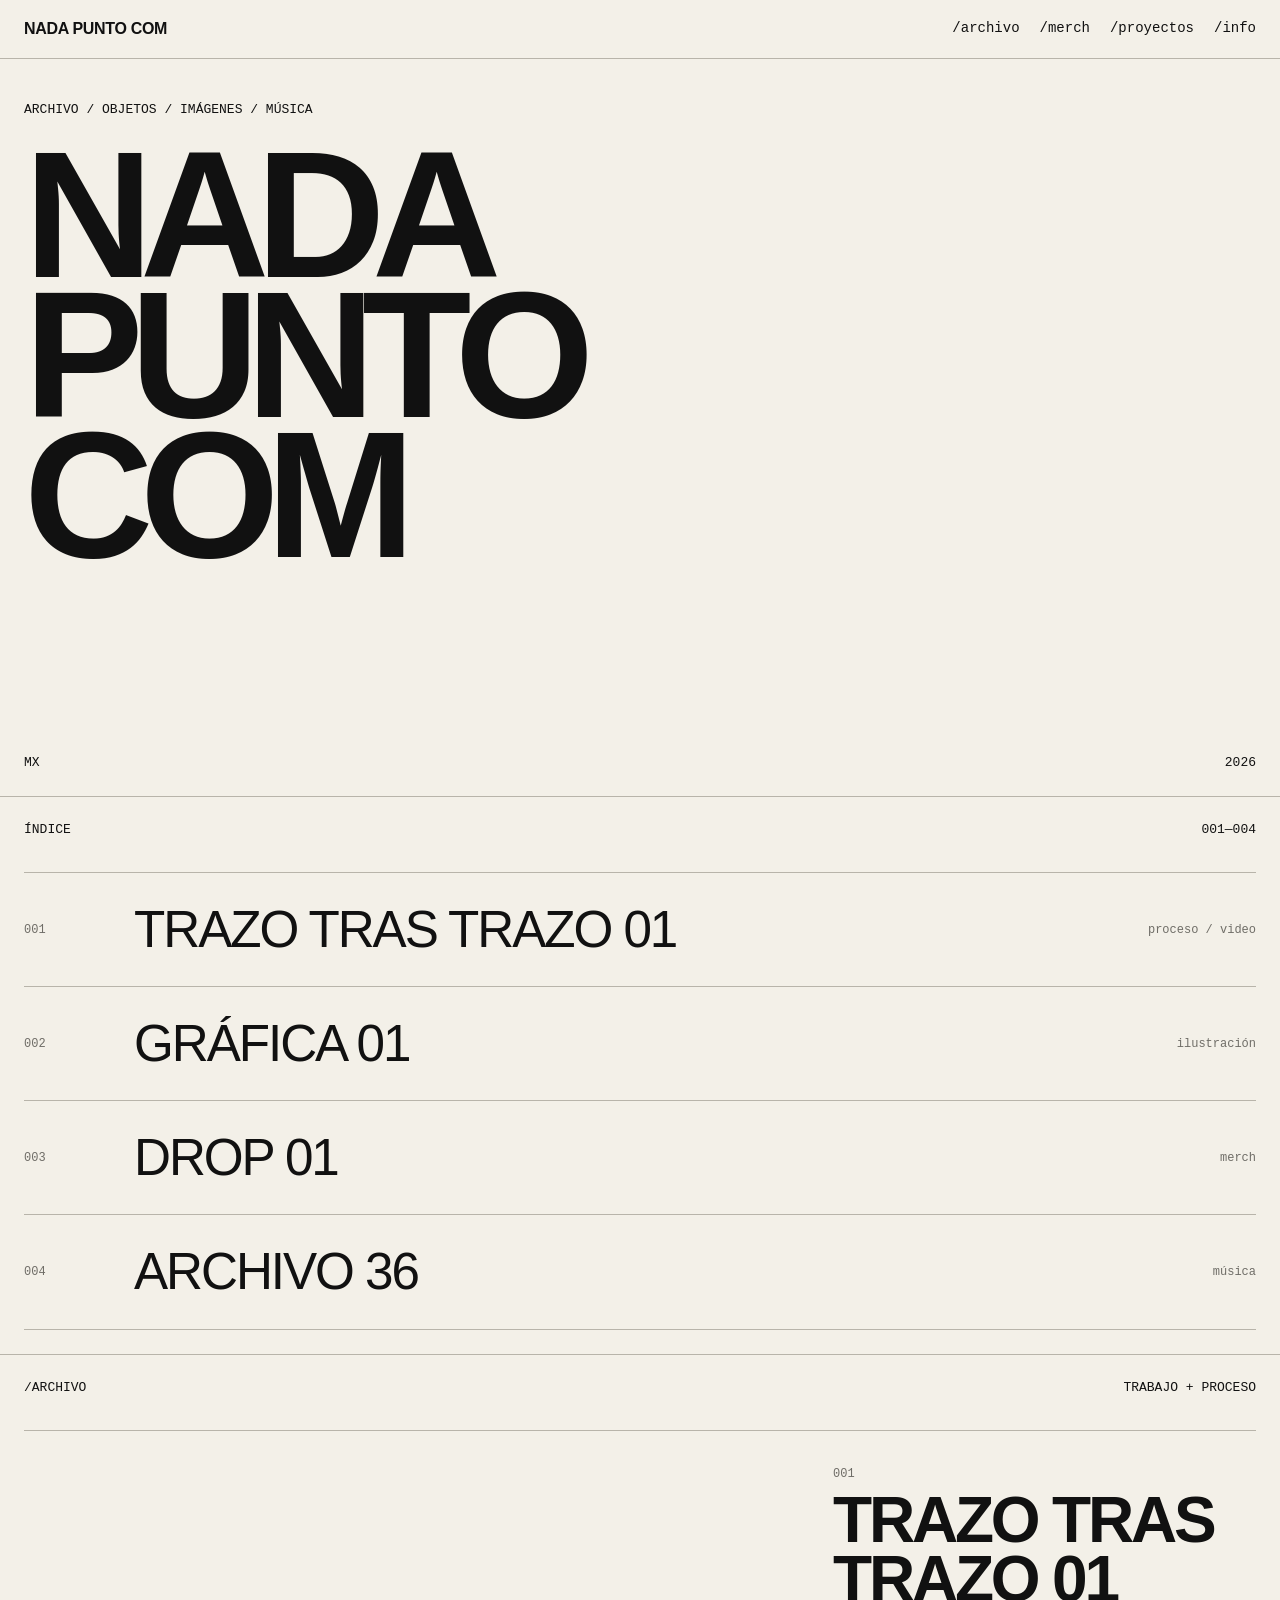
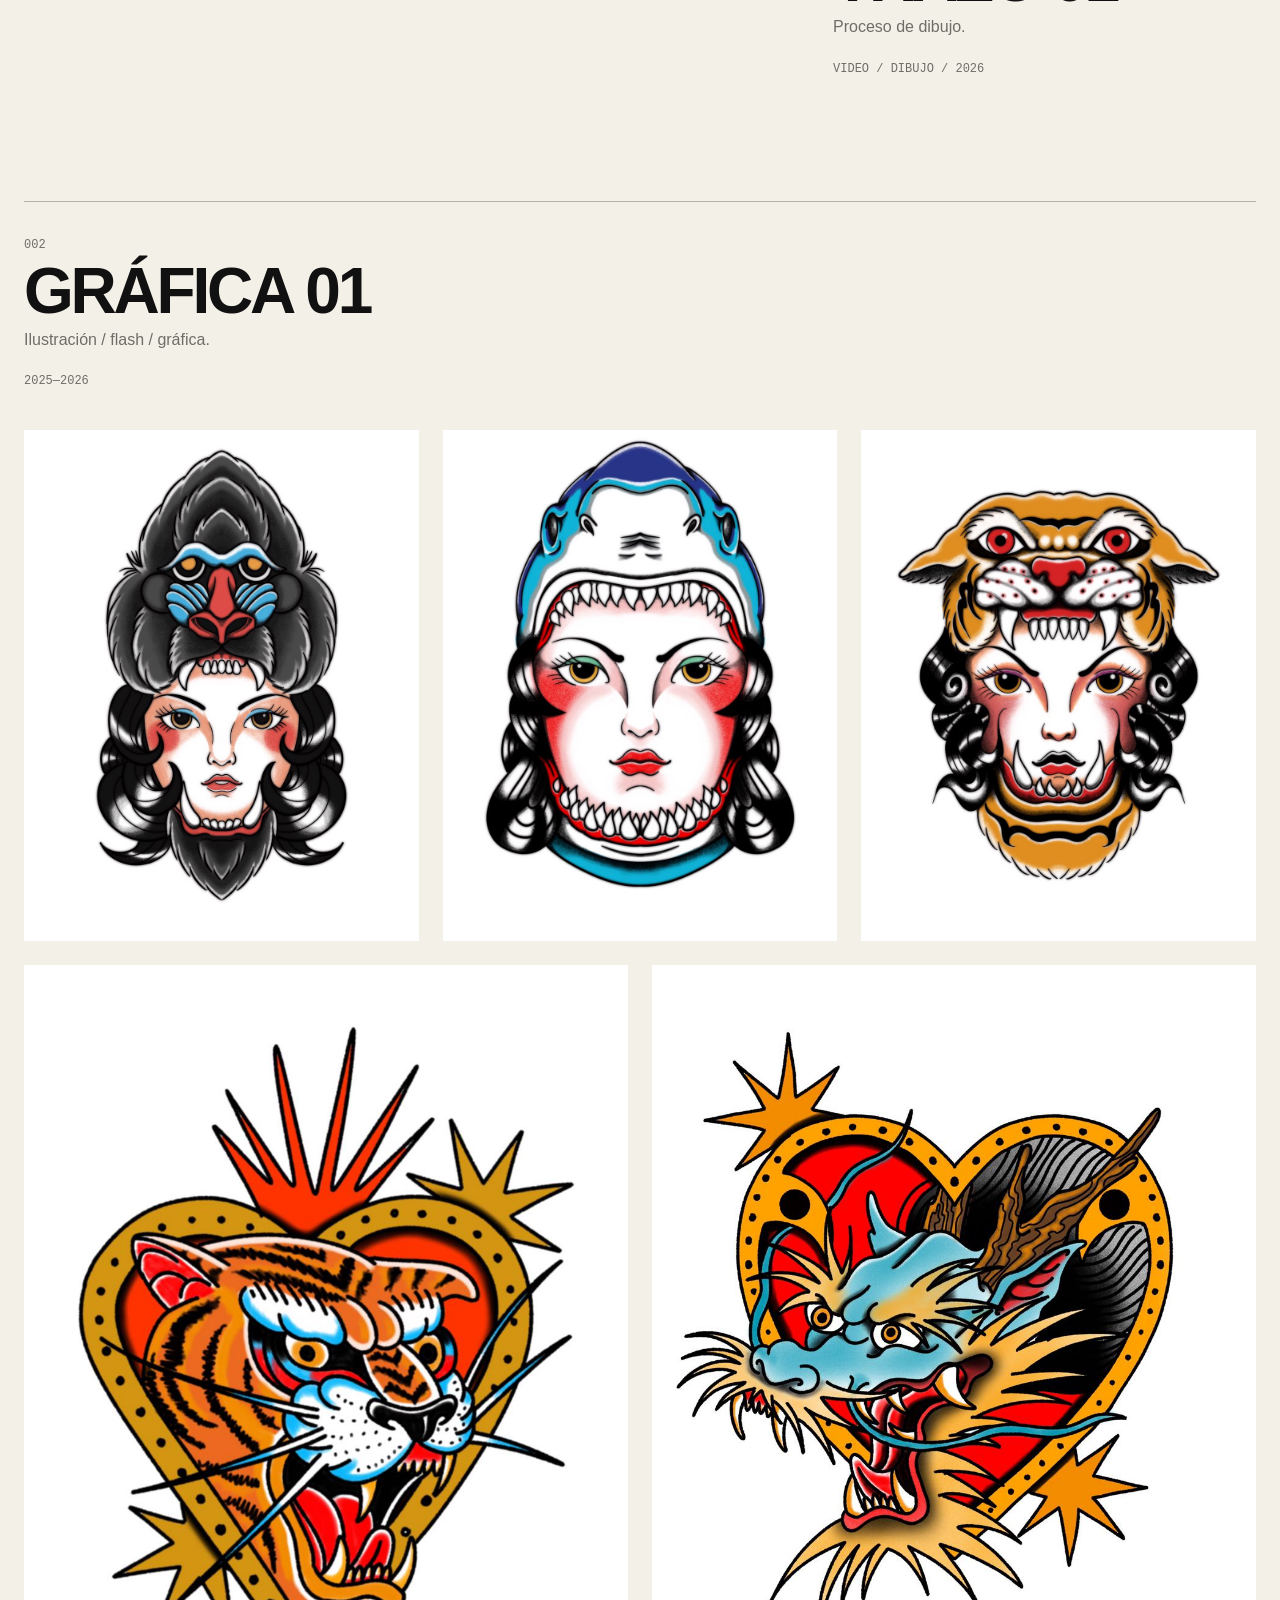
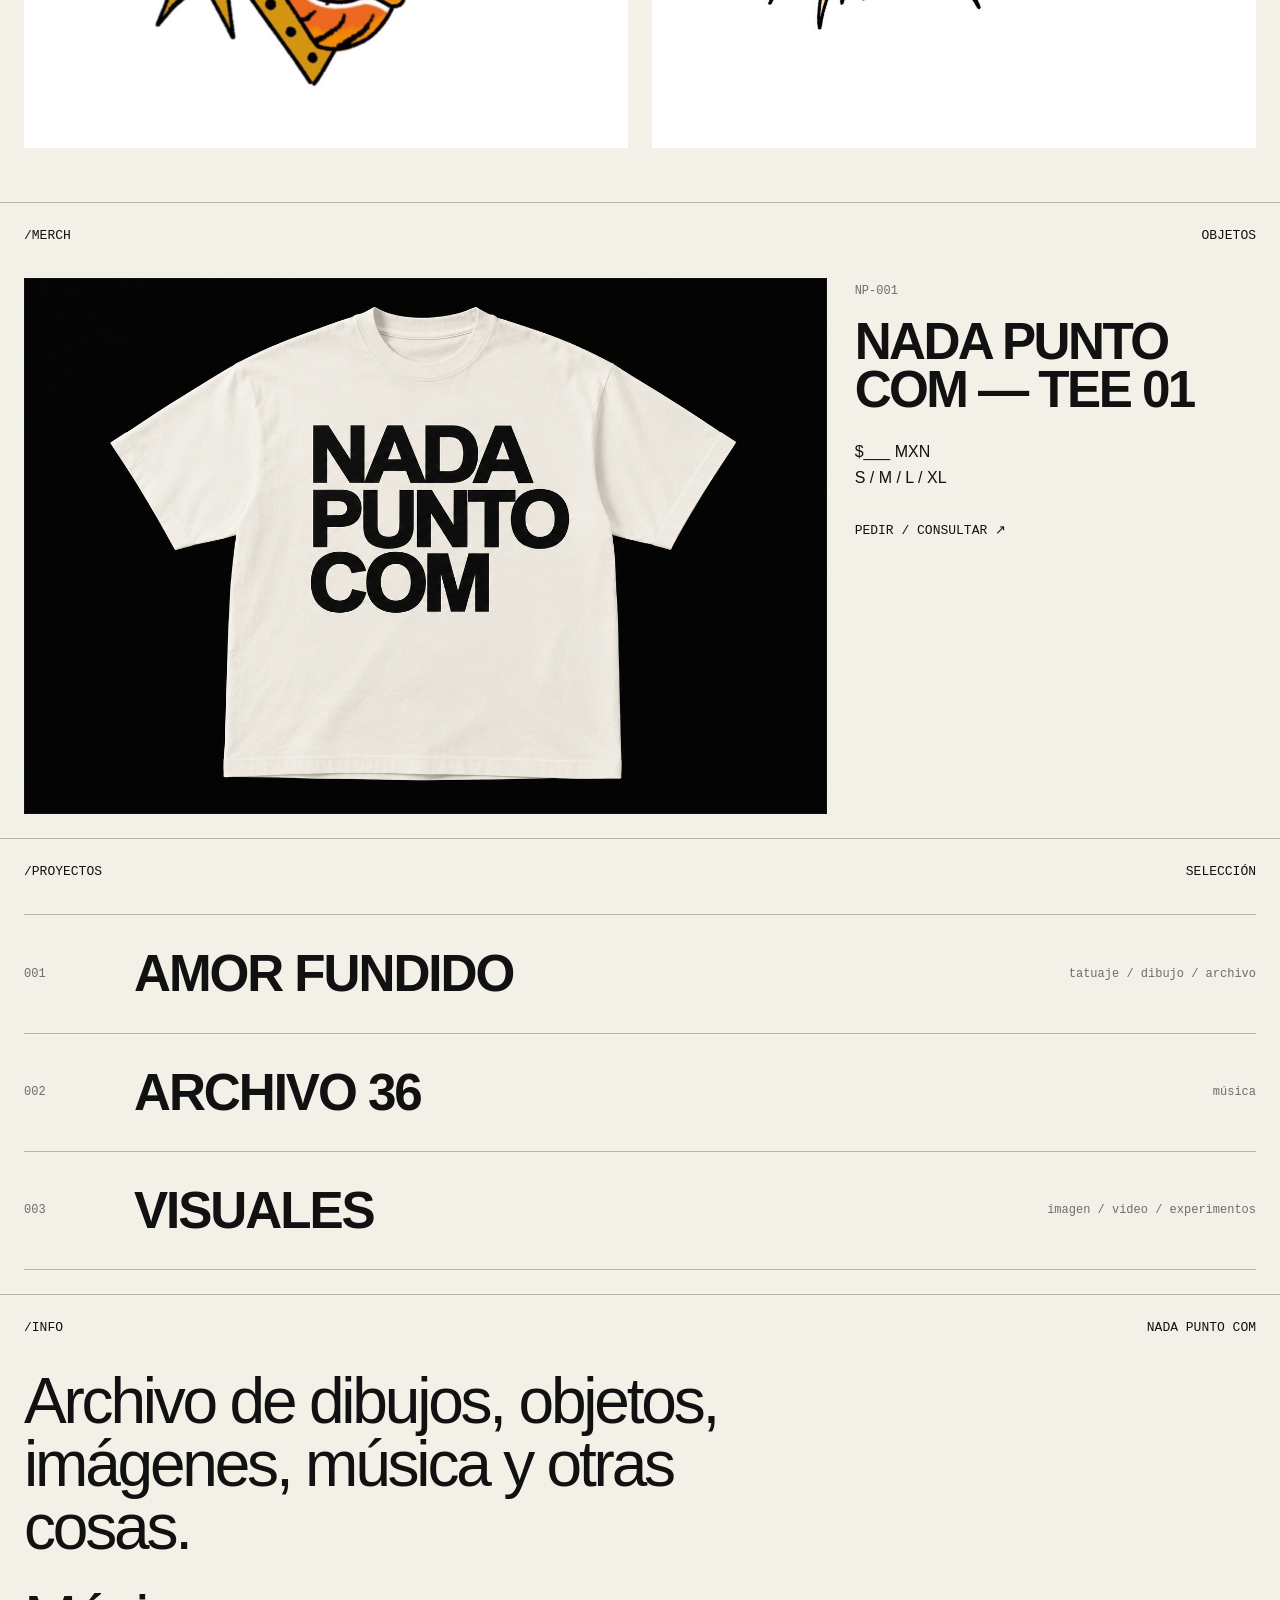
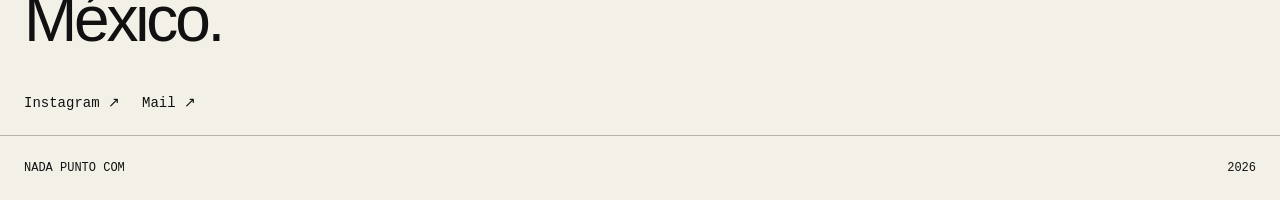
==== commit 19b1e90c: "Update index.html" ====
--- a/index.html
+++ b/index.html
@@ -475,67 +475,69 @@
          MERCH
     ========================================= -->
 
-    <section
-      id="merch"
-      class="content-section"
-    >
-
-
-      <div class="section-heading">
-
-        <h2>
-          /MERCH
-        </h2>
-
-        <span>
-          objetos
-        </span>
-
-      </div>
-
-
-
-      <div class="product">
-
-        <div class="product-image">
-          DROP 01
-        </div>
-
-
-        <div class="product-info">
-
-          <span class="product-code">
-            NP-001
-          </span>
-
-          <h3>
-            NADA PUNTO COM — TEE 01
-          </h3>
-
-          <p>
-            $___ MXN
-          </p>
-
-          <p>
-            S / M / L / XL
-          </p>
-
-          <a
-            class="text-link"
-            href="https://instagram.com/"
-            target="_blank"
-            rel="noreferrer"
-          >
-            PEDIR / CONSULTAR ↗
-          </a>
-
-        </div>
-
-      </div>
-
-
-    </section>
-
+   <section
+  id="merch"
+  class="content-section"
+>
+
+  <div class="section-heading">
+
+    <h2>
+      /MERCH
+    </h2>
+
+    <span>
+      objetos
+    </span>
+
+  </div>
+
+
+  <div class="product">
+
+    <div class="product-image product-photo">
+
+      <img
+        src="merch-tee-01.png"
+        alt="Playera blanca Nada Punto Com — Tee 01"
+        loading="lazy"
+      />
+
+    </div>
+
+
+    <div class="product-info">
+
+      <span class="product-code">
+        NP-001
+      </span>
+
+      <h3>
+        NADA PUNTO COM — TEE 01
+      </h3>
+
+      <p>
+        $___ MXN
+      </p>
+
+      <p>
+        S / M / L / XL
+      </p>
+
+      <a
+        class="text-link"
+        href="https://instagram.com/"
+        target="_blank"
+        rel="noreferrer"
+      >
+        PEDIR / CONSULTAR ↗
+      </a>
+
+    </div>
+
+  </div>
+
+</section>
 
 
     <!-- ========================================
--- a/style.css
+++ b/style.css
@@ -1,128 +1,881 @@
-* { box-sizing: border-box; }
-:root { --bg:#f3f0e8; --text:#111; --muted:#6f6d67; --line:#b8b4aa; --max:1500px; }
-html { scroll-behavior:smooth; }
-body { margin:0; background:var(--bg); color:var(--text); font-family:Arial,Helvetica,sans-serif; font-size:16px; line-height:1.35; }
-a { color:inherit; text-decoration:none; }
-.site-header { position:sticky; top:0; z-index:100; display:flex; justify-content:space-between; align-items:center; gap:30px; padding:18px 24px; border-bottom:1px solid var(--line); background:rgba(243,240,232,.94); backdrop-filter:blur(8px); }
-.brand { font-weight:700; letter-spacing:-.02em; }
-.main-nav { display:flex; gap:20px; font-family:"Courier New",monospace; font-size:14px; }
-.main-nav a:hover,.text-link:hover,.socials a:hover { text-decoration:underline; }
-main,footer { max-width:var(--max); margin:0 auto; }
-.hero { min-height:82vh; padding:42px 24px 24px; display:flex; flex-direction:column; justify-content:space-between; border-bottom:1px solid var(--line); }
-.eyebrow { margin:0 0 28px; font-family:"Courier New",monospace; font-size:13px; text-transform:uppercase; }
-.hero h1 { margin:0; font-size:clamp(72px,14vw,220px); line-height:.78; letter-spacing:-.075em; font-weight:700; }
-.hero-meta { display:flex; justify-content:space-between; padding-top:40px; font-family:"Courier New",monospace; font-size:13px; }
-.index-section,.content-section { position:relative; padding:24px; border-bottom:1px solid var(--line); }
-.section-heading { display:flex; justify-content:space-between; gap:20px; margin-bottom:34px; font-family:"Courier New",monospace; font-size:13px; text-transform:uppercase; }
-.section-heading h2 { margin:0; font:inherit; }
-.project-list { border-top:1px solid var(--line); }
-.project-row { display:grid; grid-template-columns:90px 1fr auto; align-items:center; gap:20px; padding:22px 0; border-bottom:1px solid var(--line); transition:padding-left 150ms ease; }
-.project-row:hover { padding-left:10px; }
-.project-number,.project-type,.product-code,.project-link span { font-family:"Courier New",monospace; font-size:12px; color:var(--muted); }
-.project-title { font-size:clamp(28px,4vw,62px); letter-spacing:-.04em; }
-.preview-panel { position:fixed; top:50%; right:4vw; width:min(34vw,520px); aspect-ratio:4/3; transform:translateY(-50%); pointer-events:none; opacity:0; transition:opacity 160ms ease; z-index:50; }
-.preview-panel.is-visible { opacity:1; }
-.preview-placeholder { display:none; width:100%; height:100%; border:1px solid var(--text); background:var(--text); color:var(--bg); align-items:center; justify-content:center; padding:24px; text-align:center; font-size:clamp(28px,3vw,54px); letter-spacing:-.04em; }
-.preview-placeholder.is-active { display:flex; }
-.grid { display:grid; grid-template-columns:repeat(2,minmax(0,1fr)); gap:24px; }
-.media-placeholder,.product-image { display:flex; align-items:center; justify-content:center; min-height:55vh; border:1px solid var(--text); font-family:"Courier New",monospace; font-size:13px; }
-.card-meta { padding-top:14px; }
-.card-meta h3 { margin:5px 0 6px; font-size:22px; }
-.card-meta p { margin:0; color:var(--muted); }
-.product { display:grid; grid-template-columns:2fr 1fr; gap:28px; }
-.product-info h3 { font-size:clamp(28px,4vw,62px); line-height:.95; letter-spacing:-.05em; margin:18px 0 26px; }
-.product-info p { margin:4px 0; }
-.text-link { display:inline-block; margin-top:30px; font-family:"Courier New",monospace; font-size:13px; }
-.project-links { border-top:1px solid var(--line); }
-.project-link { display:grid; grid-template-columns:90px 1fr auto; gap:20px; align-items:center; padding:24px 0; border-bottom:1px solid var(--line); }
-.project-link strong { font-size:clamp(28px,4vw,58px); letter-spacing:-.04em; }
-.project-link em { font-style:normal; font-family:"Courier New",monospace; font-size:12px; color:var(--muted); }
-.info-copy { max-width:760px; font-size:clamp(32px,5vw,76px); line-height:.98; letter-spacing:-.05em; }
-.info-copy p { margin:0 0 30px; }
-.socials { display:flex; gap:22px; margin-top:46px; font-family:"Courier New",monospace; font-size:14px; letter-spacing:0; }
-footer { display:flex; justify-content:space-between; padding:24px; font-family:"Courier New",monospace; font-size:12px; }
-@media (max-width:800px) {
-  .site-header { align-items:flex-start; flex-direction:column; gap:12px; }
-  .main-nav { width:100%; overflow-x:auto; white-space:nowrap; padding-bottom:2px; }
-  .hero { min-height:70vh; }
-  .hero h1 { font-size:clamp(64px,20vw,130px); }
-  .project-row,.project-link { grid-template-columns:55px 1fr; }
-  .project-type,.project-link em { grid-column:2; }
-  .preview-panel { display:none; }
-  .grid,.product { grid-template-columns:1fr; }
-  .media-placeholder,.product-image { min-height:48vh; }
-  .info-copy { font-size:clamp(36px,11vw,68px); }
-}
-/* VIDEO — TRAZO TRAS TRAZO */
+/* ========================================
+   BASE
+======================================== */
+
+* {
+  box-sizing: border-box;
+}
+
+:root {
+  --bg: #f3f0e8;
+  --text: #111;
+  --muted: #6f6d67;
+  --line: #b8b4aa;
+  --max: 1500px;
+}
+
+html {
+  scroll-behavior: smooth;
+}
+
+body {
+  margin: 0;
+
+  background: var(--bg);
+  color: var(--text);
+
+  font-family:
+    Arial,
+    Helvetica,
+    sans-serif;
+
+  font-size: 16px;
+  line-height: 1.35;
+}
+
+a {
+  color: inherit;
+  text-decoration: none;
+}
+
+img,
+video {
+  max-width: 100%;
+}
+
+
+/* ========================================
+   HEADER
+======================================== */
+
+.site-header {
+  position: sticky;
+  top: 0;
+  z-index: 100;
+
+  display: flex;
+  justify-content: space-between;
+  align-items: center;
+
+  gap: 30px;
+
+  padding: 18px 24px;
+
+  border-bottom: 1px solid var(--line);
+
+  background: var(--bg);
+}
+
+.brand {
+  font-weight: 700;
+  letter-spacing: -.02em;
+}
+
+.main-nav {
+  display: flex;
+
+  gap: 20px;
+
+  font-family:
+    ui-monospace,
+    SFMono-Regular,
+    Menlo,
+    Monaco,
+    Consolas,
+    monospace;
+
+  font-size: 14px;
+}
+
+.main-nav a:hover,
+.text-link:hover,
+.socials a:hover {
+  text-decoration: underline;
+}
+
+
+/* ========================================
+   CONTENEDOR
+======================================== */
+
+main,
+footer {
+  max-width: var(--max);
+  margin: 0 auto;
+}
+
+
+/* ========================================
+   HERO
+======================================== */
+
+.hero {
+  min-height: 82vh;
+
+  padding:
+    42px
+    24px
+    24px;
+
+  display: flex;
+  flex-direction: column;
+  justify-content: space-between;
+
+  border-bottom: 1px solid var(--line);
+}
+
+.eyebrow {
+  margin:
+    0
+    0
+    28px;
+
+  font-family:
+    ui-monospace,
+    SFMono-Regular,
+    Menlo,
+    Monaco,
+    Consolas,
+    monospace;
+
+  font-size: 13px;
+
+  text-transform: uppercase;
+}
+
+.hero h1 {
+  margin: 0;
+
+  font-size:
+    clamp(
+      72px,
+      14vw,
+      220px
+    );
+
+  line-height: .78;
+
+  letter-spacing: -.075em;
+
+  font-weight: 700;
+}
+
+.hero-meta {
+  display: flex;
+  justify-content: space-between;
+
+  padding-top: 40px;
+
+  font-family:
+    ui-monospace,
+    SFMono-Regular,
+    Menlo,
+    Monaco,
+    Consolas,
+    monospace;
+
+  font-size: 13px;
+}
+
+
+/* ========================================
+   SECCIONES
+======================================== */
+
+.index-section,
+.content-section {
+  position: relative;
+
+  padding: 24px;
+
+  border-bottom: 1px solid var(--line);
+}
+
+.section-heading {
+  display: flex;
+  justify-content: space-between;
+
+  gap: 20px;
+
+  margin-bottom: 34px;
+
+  font-family:
+    ui-monospace,
+    SFMono-Regular,
+    Menlo,
+    Monaco,
+    Consolas,
+    monospace;
+
+  font-size: 13px;
+
+  text-transform: uppercase;
+}
+
+.section-heading h2 {
+  margin: 0;
+  font: inherit;
+}
+
+
+/* ========================================
+   ÍNDICE
+======================================== */
+
+.project-list {
+  border-top: 1px solid var(--line);
+}
+
+.project-row {
+  display: grid;
+
+  grid-template-columns:
+    90px
+    1fr
+    auto;
+
+  align-items: center;
+
+  gap: 20px;
+
+  padding: 22px 0;
+
+  border-bottom:
+    1px solid var(--line);
+
+  transition:
+    padding-left
+    150ms
+    ease;
+}
+
+.project-row:hover {
+  padding-left: 10px;
+}
+
+.project-number,
+.project-type,
+.product-code,
+.project-link span,
+.archive-number,
+.archive-detail {
+  font-family:
+    ui-monospace,
+    SFMono-Regular,
+    Menlo,
+    Monaco,
+    Consolas,
+    monospace;
+
+  font-size: 12px;
+
+  color: var(--muted);
+}
+
+.project-title {
+  font-size:
+    clamp(
+      28px,
+      4vw,
+      62px
+    );
+
+  letter-spacing: -.04em;
+}
+
+
+/* ========================================
+   PREVIEW CUADRADO DEL ÍNDICE
+======================================== */
+
+.preview-panel {
+  position: fixed;
+
+  top: 50%;
+  right: 4vw;
+
+  width: 280px;
+  height: 280px;
+
+  transform:
+    translateY(-50%);
+
+  pointer-events: none;
+
+  opacity: 0;
+
+  transition:
+    opacity
+    160ms
+    ease;
+
+  z-index: 50;
+
+  overflow: hidden;
+
+  background: var(--text);
+}
+
+.preview-panel.is-visible {
+  opacity: 1;
+}
+
+.preview-placeholder {
+  display: none;
+
+  width: 100%;
+  height: 100%;
+
+  border:
+    1px solid
+    var(--text);
+
+  background: var(--text);
+  color: var(--bg);
+
+  align-items: center;
+  justify-content: center;
+
+  padding: 24px;
+
+  text-align: center;
+
+  font-size: 28px;
+
+  letter-spacing: -.04em;
+}
+
+.preview-placeholder.is-active {
+  display: flex;
+}
+
+.preview-media {
+  padding: 0;
+  overflow: hidden;
+}
+
+
+/* Video del preview */
+
+.preview-video {
+  width: 100%;
+  height: 100%;
+
+  display: block;
+
+  object-fit: cover;
+  object-position: center;
+}
+
+
+/* Imagen del preview */
+
+.preview-image-container {
+  background: #fff;
+}
+
+.preview-image {
+  width: 100%;
+  height: 100%;
+
+  display: block;
+
+  object-fit: contain;
+
+  background: #fff;
+}
+
+
+/* ========================================
+   ARCHIVO — ENTRADAS
+======================================== */
+
+.archive-entry {
+  padding:
+    30px
+    0
+    60px;
+
+  border-top:
+    1px solid
+    var(--line);
+}
+
+.archive-entry:first-of-type {
+  margin-top: 0;
+}
+
+
+/* ========================================
+   TRAZO TRAS TRAZO
+======================================== */
+
+.archive-entry-video {
+  display: grid;
+
+  grid-template-columns:
+    minmax(0, 1fr)
+    minmax(260px, .55fr);
+
+  align-items: start;
+
+  gap: 40px;
+}
 
 .archive-media {
   width: 100%;
+
+  max-width: 560px;
+
   overflow: hidden;
 }
 
 .archive-video {
   width: 100%;
   height: auto;
+
   display: block;
 }
-/* ========================================
-   TRAZO TRAS TRAZO — VIDEO
-======================================== */
-
-
-/* VIDEO DENTRO DE /ARCHIVO */
-
-.archive-media {
-  width: 100%;
+
+.archive-entry-meta {
+  max-width: 520px;
+}
+
+.archive-entry-meta h3 {
+  margin:
+    8px
+    0
+    8px;
+
+  font-size:
+    clamp(
+      32px,
+      5vw,
+      72px
+    );
+
+  line-height: .92;
+
+  letter-spacing: -.05em;
+}
+
+.archive-entry-meta p {
+  margin:
+    0
+    0
+    18px;
+
+  color: var(--muted);
+}
+
+
+/* ========================================
+   GRÁFICA 01
+======================================== */
+
+.graphic-entry {
+  padding-bottom: 30px;
+}
+
+.graphic-heading {
+  margin-bottom: 40px;
+}
+
+
+/*
+Tres mujeres arriba.
+Dos corazones abajo.
+*/
+
+.graphic-series {
+  display: grid;
+
+  grid-template-columns:
+    repeat(
+      6,
+      minmax(0, 1fr)
+    );
+
+  gap: 24px;
+
+  align-items: start;
+}
+
+.graphic-item {
+  margin: 0;
+
   overflow: hidden;
 }
 
-.archive-video {
+.graphic-woman {
+  grid-column:
+    span 2;
+}
+
+.graphic-heart {
+  grid-column:
+    span 3;
+}
+
+.graphic-item img {
   width: 100%;
   height: auto;
+
   display: block;
-}
-
-
-/* ========================================
-   PREVIEW DEL ÍNDICE
-======================================== */
-
-.preview-panel {
-  width: 340px;
-  height: 340px;
-  aspect-ratio: 1 / 1;
-  overflow: hidden;
-}
-
-
-/* Cada preview ocupa exactamente
-   el mismo cuadrado */
-
-.preview-placeholder {
-  width: 100%;
-  height: 100%;
-}
-
-
-/* Preview que contiene video */
-
-.preview-media {
-  padding: 0;
-  background: #111;
-  overflow: hidden;
-}
-
-
-/* El Reel se RECORTA al cuadrado */
-
-.preview-video {
-  width: 100%;
-  height: 100%;
-  display: block;
-
-  object-fit: cover;
-
-  /* Centramos el encuadre */
-  object-position: center;
-}
+
+  background: #fff;
+}
+
+
+/* ========================================
+   MERCH
+======================================== */
+
+.product {
+  display: grid;
+
+  grid-template-columns:
+    2fr
+    1fr;
+
+  gap: 28px;
+}
+
+.product-image {
+  display: flex;
+
+  align-items: center;
+  justify-content: center;
+
+  min-height: 55vh;
+
+  border:
+    1px solid
+    var(--text);
+
+  font-family:
+    ui-monospace,
+    SFMono-Regular,
+    Menlo,
+    Monaco,
+    Consolas,
+    monospace;
+
+  font-size: 13px;
+}
+
+.product-info h3 {
+  font-size:
+    clamp(
+      28px,
+      4vw,
+      62px
+    );
+
+  line-height: .95;
+
+  letter-spacing: -.05em;
+
+  margin:
+    18px
+    0
+    26px;
+}
+
+.product-info p {
+  margin: 4px 0;
+}
+
+.text-link {
+  display: inline-block;
+
+  margin-top: 30px;
+
+  font-family:
+    ui-monospace,
+    SFMono-Regular,
+    Menlo,
+    Monaco,
+    Consolas,
+    monospace;
+
+  font-size: 13px;
+}
+
+
+/* ========================================
+   PROYECTOS
+======================================== */
+
+.project-links {
+  border-top:
+    1px solid
+    var(--line);
+}
+
+.project-link {
+  display: grid;
+
+  grid-template-columns:
+    90px
+    1fr
+    auto;
+
+  gap: 20px;
+
+  align-items: center;
+
+  padding: 24px 0;
+
+  border-bottom:
+    1px solid
+    var(--line);
+}
+
+.project-link strong {
+  font-size:
+    clamp(
+      28px,
+      4vw,
+      58px
+    );
+
+  letter-spacing: -.04em;
+}
+
+.project-link em {
+  font-style: normal;
+
+  font-family:
+    ui-monospace,
+    SFMono-Regular,
+    Menlo,
+    Monaco,
+    Consolas,
+    monospace;
+
+  font-size: 12px;
+
+  color: var(--muted);
+}
+
+
+/* ========================================
+   INFO
+======================================== */
+
+.info-copy {
+  max-width: 760px;
+
+  font-size:
+    clamp(
+      32px,
+      5vw,
+      76px
+    );
+
+  line-height: .98;
+
+  letter-spacing: -.05em;
+}
+
+.info-copy p {
+  margin:
+    0
+    0
+    30px;
+}
+
+.socials {
+  display: flex;
+
+  gap: 22px;
+
+  margin-top: 46px;
+
+  font-family:
+    ui-monospace,
+    SFMono-Regular,
+    Menlo,
+    Monaco,
+    Consolas,
+    monospace;
+
+  font-size: 14px;
+
+  letter-spacing: 0;
+}
+
+
+/* ========================================
+   FOOTER
+======================================== */
+
+footer {
+  display: flex;
+
+  justify-content: space-between;
+
+  padding: 24px;
+
+  font-family:
+    ui-monospace,
+    SFMono-Regular,
+    Menlo,
+    Monaco,
+    Consolas,
+    monospace;
+
+  font-size: 12px;
+}
+
+
+/* ========================================
+   TABLET / MÓVIL
+======================================== */
+
+@media (max-width: 800px) {
+
+  .site-header {
+    align-items: flex-start;
+
+    flex-direction: column;
+
+    gap: 12px;
+  }
+
+  .main-nav {
+    width: 100%;
+
+    overflow-x: auto;
+
+    white-space: nowrap;
+
+    padding-bottom: 2px;
+  }
+
+  .hero {
+    min-height: 70vh;
+  }
+
+  .hero h1 {
+    font-size:
+      clamp(
+        64px,
+        20vw,
+        130px
+      );
+  }
+
+  .project-row,
+  .project-link {
+    grid-template-columns:
+      55px
+      1fr;
+  }
+
+  .project-type,
+  .project-link em {
+    grid-column: 2;
+  }
+
+
+  /* No hover preview en móvil */
+
+  .preview-panel {
+    display: none;
+  }
+
+
+  /* Trazo tras trazo */
+
+  .archive-entry-video {
+    grid-template-columns:
+      1fr;
+
+    gap: 24px;
+  }
+
+  .archive-media {
+    max-width: 100%;
+  }
+
+
+  /* Gráfica 01 */
+
+  .graphic-series {
+    grid-template-columns:
+      repeat(
+        2,
+        minmax(0, 1fr)
+      );
+
+    gap: 12px;
+  }
+
+  .graphic-woman,
+  .graphic-heart {
+    grid-column: auto;
+  }
+
+  .graphic-woman:first-child {
+    grid-column:
+      1 / -1;
+  }
+
+
+  /* Merch */
+
+  .product {
+    grid-template-columns:
+      1fr;
+  }
+
+  .product-image {
+    min-height: 48vh;
+  }
+
+  .info-copy {
+    font-size:
+      clamp(
+        36px,
+        11vw,
+        68px
+      );
+  }
+
+}
+
+
+/* ========================================
+   TELÉFONOS PEQUEÑOS
+======================================== */
+
+@media (max-width: 520px) {
+
+  .site-header,
+  .hero,
+  .index-section,
+  .content-section,
+  footer {
+    padding-left: 16px;
+    padding-right: 16px;
+  }
+
+  .project-title {
+    font-size: 28px;
+  }
+
+  .graphic-series {
+    grid-template-columns:
+      1fr;
+  }
+
+  .graphic-woman,
+  .graphic-woman:first-child,
+  .graphic-heart {
+    grid-column:
+      1;
+  }
+
+}
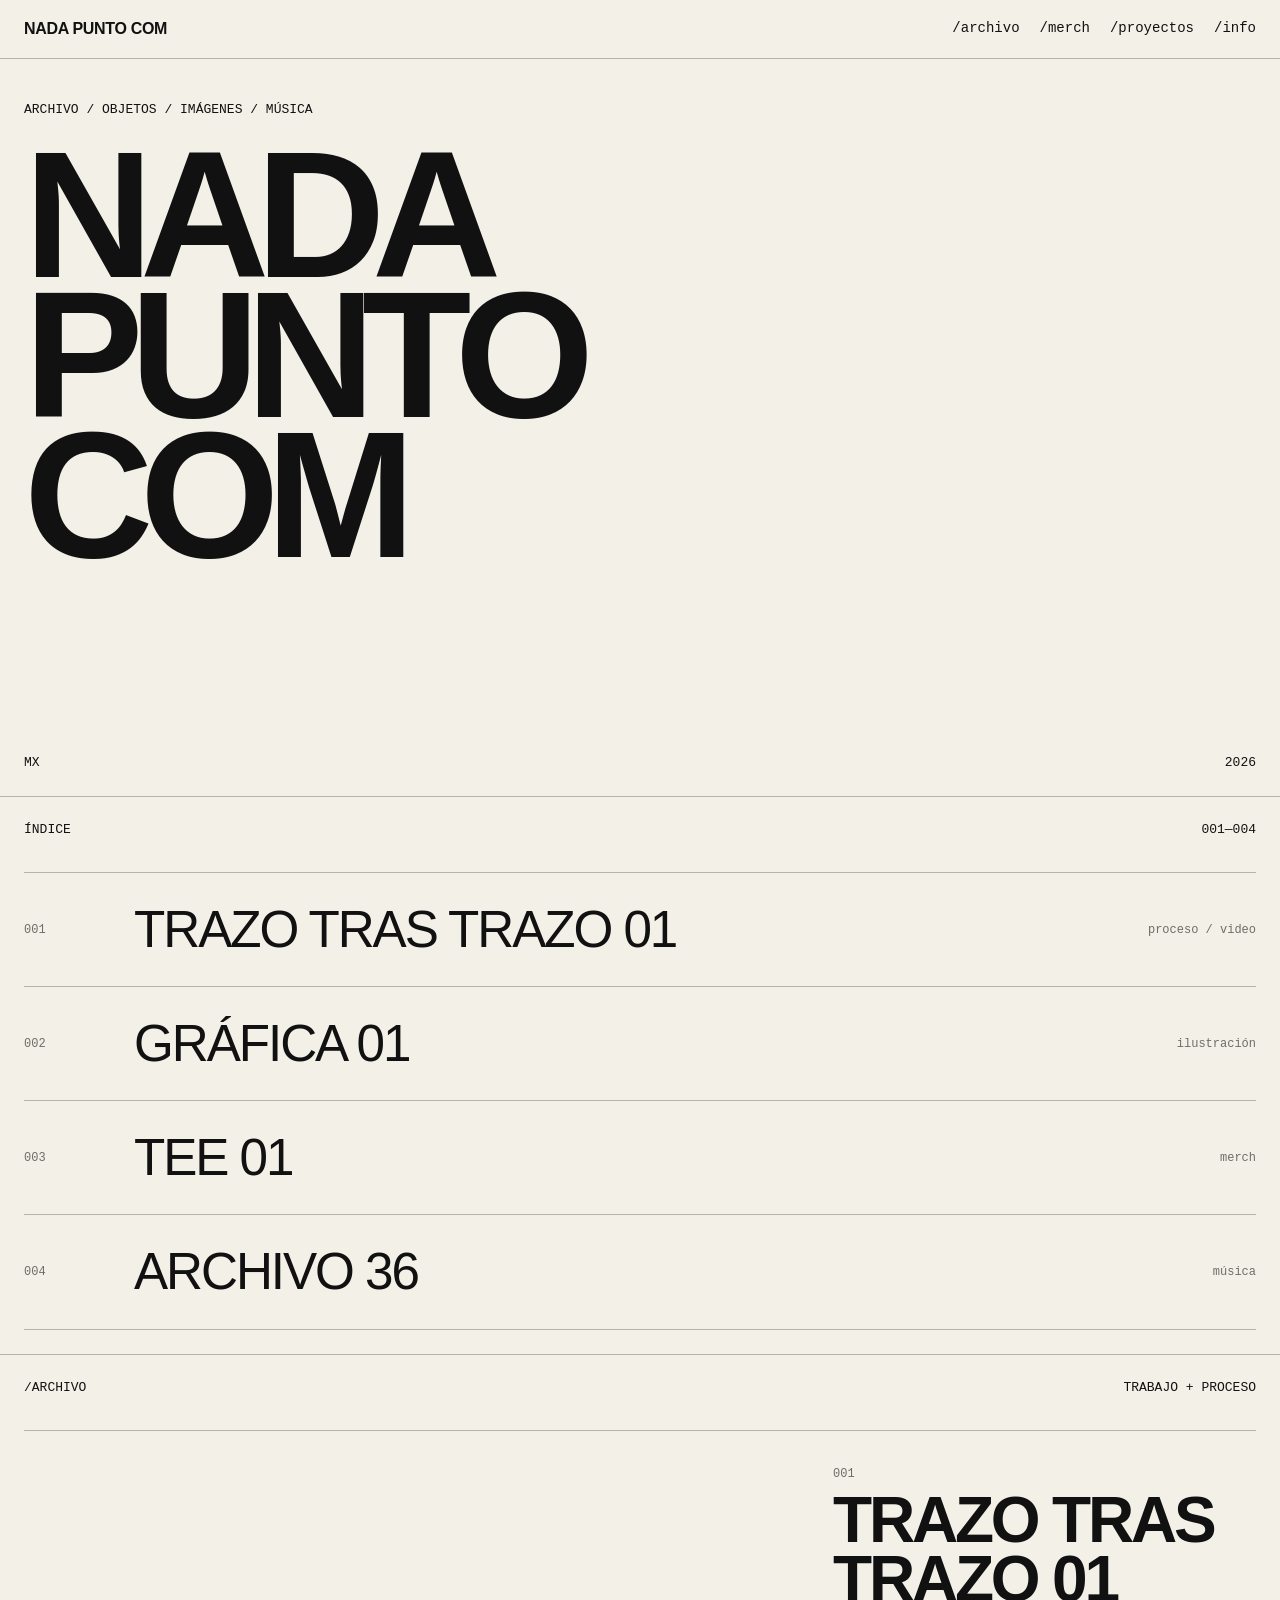
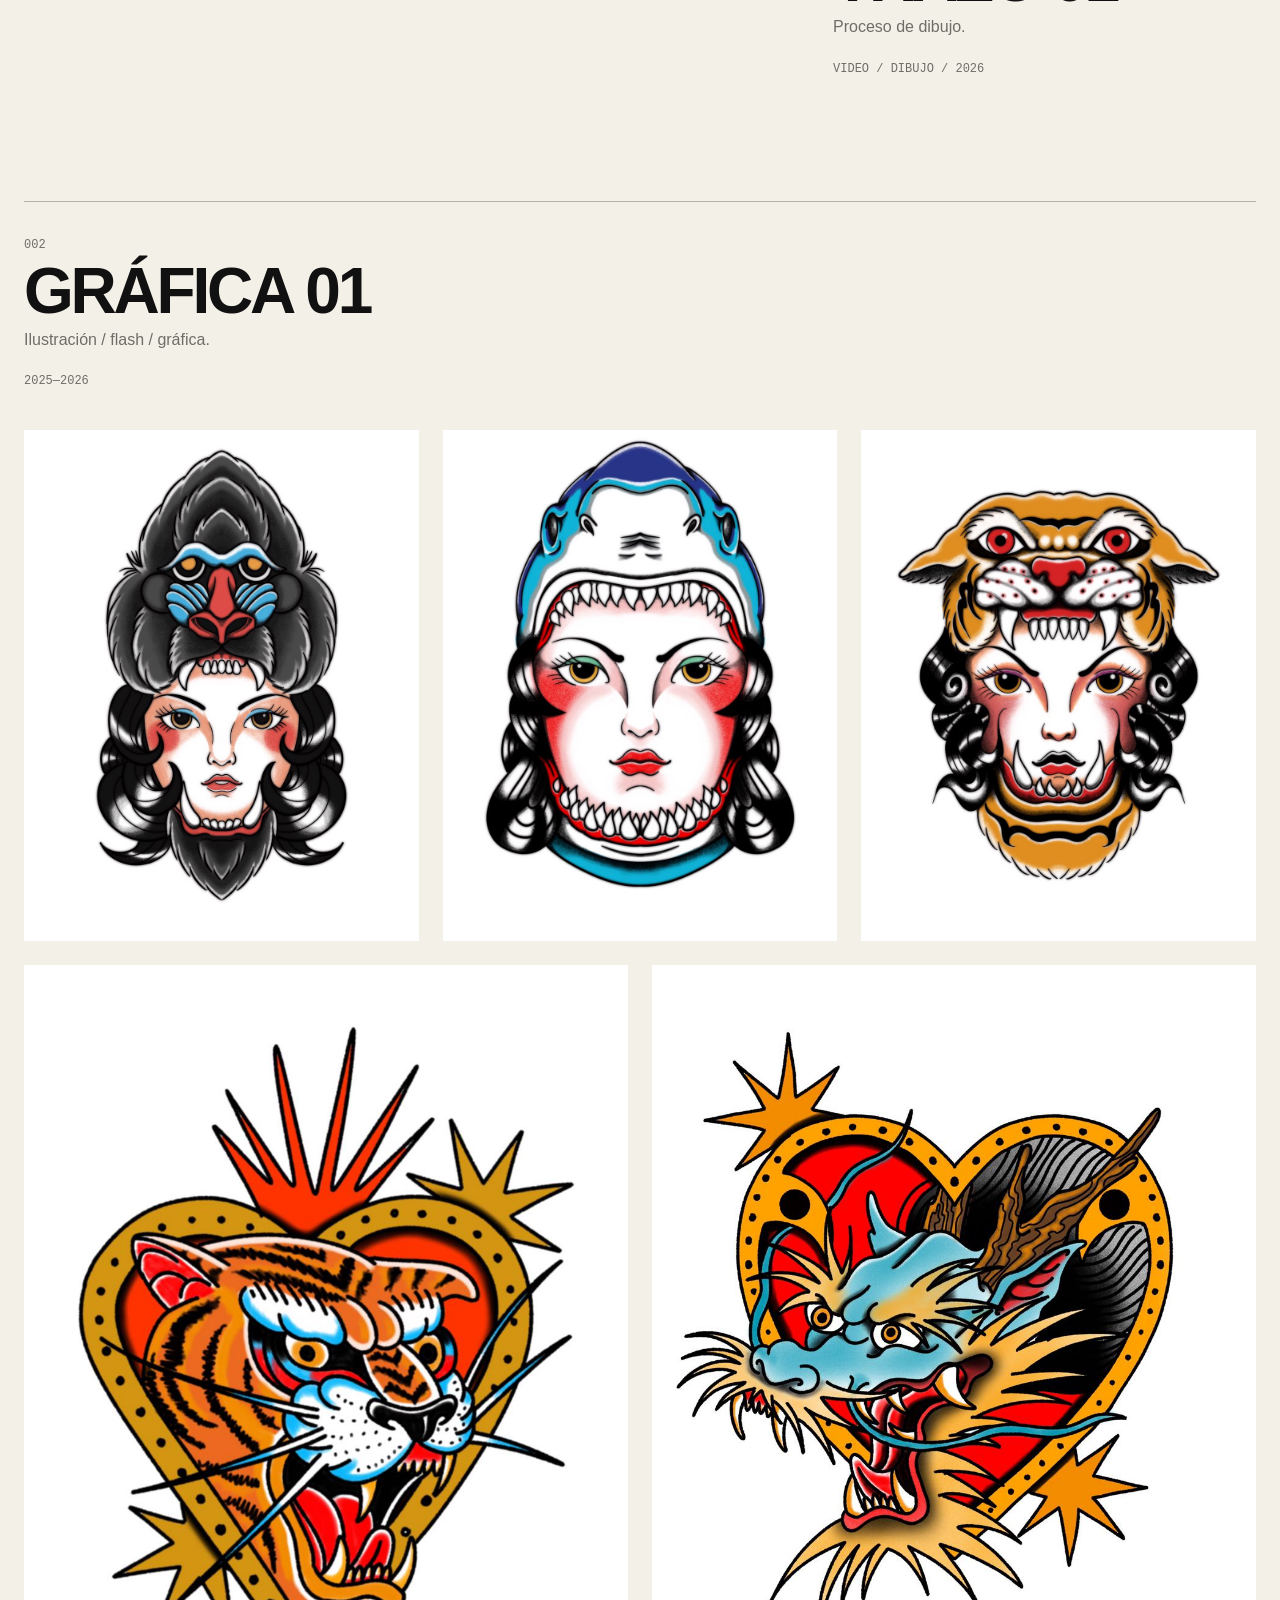
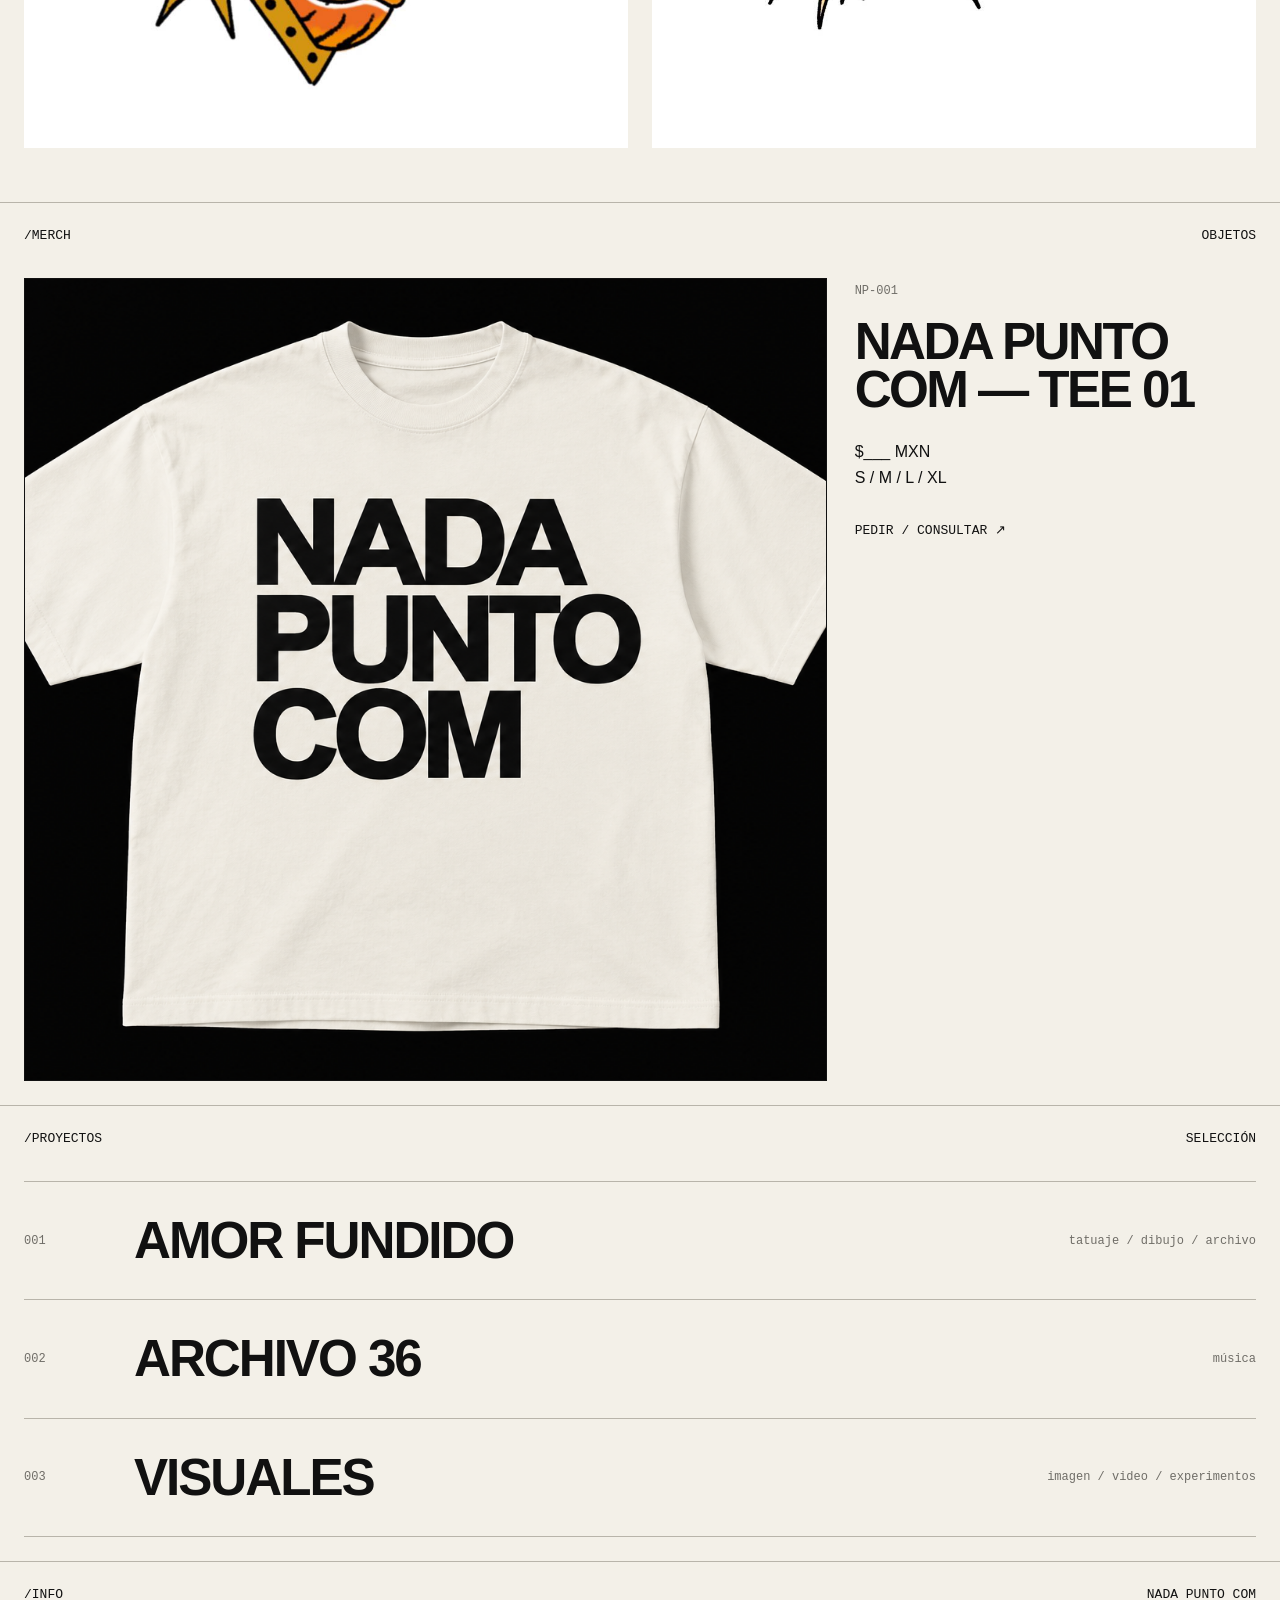
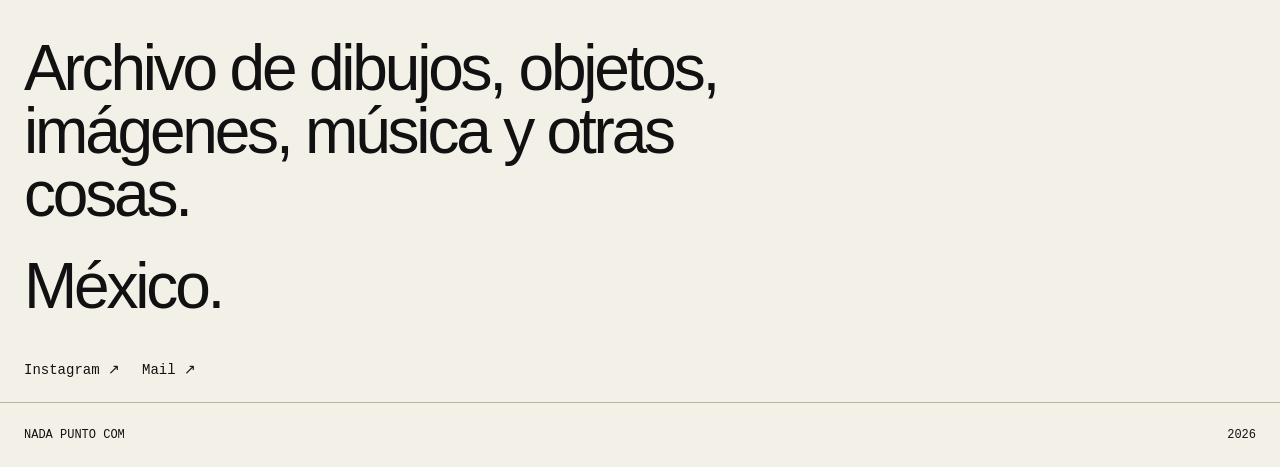
==== commit 422b0cad: "Update index.html" ====
--- a/index.html
+++ b/index.html
@@ -32,16 +32,13 @@
       class="main-nav"
       aria-label="Navegación principal"
     >
-
       <a href="#archivo">/archivo</a>
       <a href="#merch">/merch</a>
       <a href="#proyectos">/proyectos</a>
       <a href="#info">/info</a>
-
     </nav>
 
   </header>
-
 
 
   <main id="top">
@@ -67,16 +64,12 @@
 
       </div>
 
-
       <div class="hero-meta">
-
         <span>MX</span>
         <span>2026</span>
-
       </div>
 
     </section>
-
 
 
     <!-- ========================================
@@ -88,7 +81,6 @@
       aria-labelledby="indice-title"
     >
 
-
       <div class="section-heading">
 
         <h2 id="indice-title">
@@ -100,7 +92,6 @@
         </span>
 
       </div>
-
 
 
       <div class="project-list">
@@ -129,7 +120,6 @@
         </a>
 
 
-
         <!-- 002 -->
 
         <a
@@ -153,7 +143,6 @@
         </a>
 
 
-
         <!-- 003 -->
 
         <a
@@ -167,7 +156,7 @@
           </span>
 
           <span class="project-title">
-            DROP 01
+            TEE 01
           </span>
 
           <span class="project-type">
@@ -175,7 +164,6 @@
           </span>
 
         </a>
-
 
 
         <!-- 004 -->
@@ -202,7 +190,6 @@
 
 
       </div>
-
 
 
       <!-- ========================================
@@ -235,7 +222,6 @@
         </div>
 
 
-
         <!-- 002 — GRÁFICA -->
 
         <div
@@ -252,16 +238,20 @@
         </div>
 
 
-
-        <!-- 003 -->
+        <!-- 003 — TEE 01 -->
 
         <div
-          class="preview-placeholder"
+          class="preview-placeholder preview-media preview-image-container"
           id="preview-3"
         >
-          DROP 01
-        </div>
-
+
+          <img
+            class="preview-image"
+            src="merch-tee-01.png"
+            alt=""
+          />
+
+        </div>
 
 
         <!-- 004 -->
@@ -277,7 +267,6 @@
       </div>
 
     </section>
-
 
 
     <!-- ========================================
@@ -289,7 +278,6 @@
       class="content-section"
     >
 
-
       <div class="section-heading">
 
         <h2>
@@ -301,7 +289,6 @@
         </span>
 
       </div>
-
 
 
       <!-- ========================================
@@ -312,7 +299,6 @@
         id="trazo-tras-trazo"
         class="archive-entry archive-entry-video"
       >
-
 
         <div class="archive-media">
 
@@ -331,7 +317,6 @@
         </div>
 
 
-
         <div class="archive-entry-meta">
 
           <span class="archive-number">
@@ -352,9 +337,7 @@
 
         </div>
 
-
       </article>
-
 
 
       <!-- ========================================
@@ -366,7 +349,6 @@
         class="archive-entry graphic-entry"
       >
 
-
         <div class="archive-entry-meta graphic-heading">
 
           <span class="archive-number">
@@ -386,7 +368,6 @@
           </span>
 
         </div>
-
 
 
         <div class="graphic-series">
@@ -405,7 +386,6 @@
           </figure>
 
 
-
           <!-- MUJER + TIBURÓN -->
 
           <figure class="graphic-item graphic-woman">
@@ -419,7 +399,6 @@
           </figure>
 
 
-
           <!-- MUJER + TIGRE -->
 
           <figure class="graphic-item graphic-woman">
@@ -433,7 +412,6 @@
           </figure>
 
 
-
           <!-- TIGRE / CORAZÓN -->
 
           <figure class="graphic-item graphic-heart">
@@ -447,7 +425,6 @@
           </figure>
 
 
-
           <!-- DRAGÓN / CORAZÓN -->
 
           <figure class="graphic-item graphic-heart">
@@ -463,81 +440,78 @@
 
         </div>
 
-
       </article>
 
-
     </section>
-
 
 
     <!-- ========================================
          MERCH
     ========================================= -->
 
-   <section
-  id="merch"
-  class="content-section"
->
-
-  <div class="section-heading">
-
-    <h2>
-      /MERCH
-    </h2>
-
-    <span>
-      objetos
-    </span>
-
-  </div>
-
-
-  <div class="product">
-
-    <div class="product-image product-photo">
-
-      <img
-        src="merch-tee-01.png"
-        alt="Playera blanca Nada Punto Com — Tee 01"
-        loading="lazy"
-      />
-
-    </div>
-
-
-    <div class="product-info">
-
-      <span class="product-code">
-        NP-001
-      </span>
-
-      <h3>
-        NADA PUNTO COM — TEE 01
-      </h3>
-
-      <p>
-        $___ MXN
-      </p>
-
-      <p>
-        S / M / L / XL
-      </p>
-
-      <a
-        class="text-link"
-        href="https://instagram.com/"
-        target="_blank"
-        rel="noreferrer"
-      >
-        PEDIR / CONSULTAR ↗
-      </a>
-
-    </div>
-
-  </div>
-
-</section>
+    <section
+      id="merch"
+      class="content-section"
+    >
+
+      <div class="section-heading">
+
+        <h2>
+          /MERCH
+        </h2>
+
+        <span>
+          objetos
+        </span>
+
+      </div>
+
+
+      <div class="product">
+
+        <div class="product-image product-photo">
+
+          <img
+            src="merch-tee-01.png"
+            alt="Playera blanca Nada Punto Com — Tee 01"
+            loading="lazy"
+          />
+
+        </div>
+
+
+        <div class="product-info">
+
+          <span class="product-code">
+            NP-001
+          </span>
+
+          <h3>
+            NADA PUNTO COM — TEE 01
+          </h3>
+
+          <p>
+            $___ MXN
+          </p>
+
+          <p>
+            S / M / L / XL
+          </p>
+
+          <a
+            class="text-link"
+            href="https://instagram.com/"
+            target="_blank"
+            rel="noreferrer"
+          >
+            PEDIR / CONSULTAR ↗
+          </a>
+
+        </div>
+
+      </div>
+
+    </section>
 
 
     <!-- ========================================
@@ -549,7 +523,6 @@
       class="content-section"
     >
 
-
       <div class="section-heading">
 
         <h2>
@@ -563,7 +536,6 @@
       </div>
 
 
-
       <div class="project-links">
 
 
@@ -587,7 +559,6 @@
         </a>
 
 
-
         <a
           href="#"
           class="project-link"
@@ -608,7 +579,6 @@
         </a>
 
 
-
         <a
           href="#"
           class="project-link"
@@ -631,9 +601,7 @@
 
       </div>
 
-
     </section>
-
 
 
     <!-- ========================================
@@ -645,7 +613,6 @@
       class="content-section info-section"
     >
 
-
       <div class="section-heading">
 
         <h2>
@@ -657,7 +624,6 @@
         </span>
 
       </div>
-
 
 
       <div class="info-copy">
@@ -692,12 +658,10 @@
 
       </div>
 
-
     </section>
 
 
   </main>
-
 
 
   <!-- ========================================
@@ -717,7 +681,6 @@
   </footer>
 
 
-
   <script src="script.js"></script>
 
 </body>
--- a/style.css
+++ b/style.css
@@ -8,7 +8,7 @@
 
 :root {
   --bg: #f3f0e8;
-  --text: #111;
+  --text: #111111;
   --muted: #6f6d67;
   --line: #b8b4aa;
   --max: 1500px;
@@ -68,12 +68,11 @@
 
 .brand {
   font-weight: 700;
-  letter-spacing: -.02em;
+  letter-spacing: -0.02em;
 }
 
 .main-nav {
   display: flex;
-
   gap: 20px;
 
   font-family:
@@ -95,7 +94,7 @@
 
 
 /* ========================================
-   CONTENEDOR
+   CONTENEDOR GENERAL
 ======================================== */
 
 main,
@@ -125,10 +124,7 @@
 }
 
 .eyebrow {
-  margin:
-    0
-    0
-    28px;
+  margin: 0 0 28px;
 
   font-family:
     ui-monospace,
@@ -153,9 +149,9 @@
       220px
     );
 
-  line-height: .78;
-
-  letter-spacing: -.075em;
+  line-height: 0.78;
+
+  letter-spacing: -0.075em;
 
   font-weight: 700;
 }
@@ -241,7 +237,8 @@
   padding: 22px 0;
 
   border-bottom:
-    1px solid var(--line);
+    1px solid
+    var(--line);
 
   transition:
     padding-left
@@ -280,7 +277,7 @@
       62px
     );
 
-  letter-spacing: -.04em;
+  letter-spacing: -0.04em;
 }
 
 
@@ -342,7 +339,7 @@
 
   font-size: 28px;
 
-  letter-spacing: -.04em;
+  letter-spacing: -0.04em;
 }
 
 .preview-placeholder.is-active {
@@ -371,7 +368,7 @@
 /* Imagen del preview */
 
 .preview-image-container {
-  background: #fff;
+  background: #ffffff;
 }
 
 .preview-image {
@@ -382,12 +379,12 @@
 
   object-fit: contain;
 
-  background: #fff;
-}
-
-
-/* ========================================
-   ARCHIVO — ENTRADAS
+  background: #ffffff;
+}
+
+
+/* ========================================
+   ARCHIVO
 ======================================== */
 
 .archive-entry {
@@ -415,7 +412,7 @@
 
   grid-template-columns:
     minmax(0, 1fr)
-    minmax(260px, .55fr);
+    minmax(260px, 0.55fr);
 
   align-items: start;
 
@@ -454,9 +451,9 @@
       72px
     );
 
-  line-height: .92;
-
-  letter-spacing: -.05em;
+  line-height: 0.92;
+
+  letter-spacing: -0.05em;
 }
 
 .archive-entry-meta p {
@@ -481,12 +478,6 @@
   margin-bottom: 40px;
 }
 
-
-/*
-Tres mujeres arriba.
-Dos corazones abajo.
-*/
-
 .graphic-series {
   display: grid;
 
@@ -523,7 +514,7 @@
 
   display: block;
 
-  background: #fff;
+  background: #ffffff;
 }
 
 
@@ -539,19 +530,80 @@
     1fr;
 
   gap: 28px;
-}
+
+  align-items: start;
+}
+
+
+/* Imagen real de TEE 01 */
 
 .product-image {
-  display: flex;
-
-  align-items: center;
-  justify-content: center;
+  width: 100%;
 
   min-height: 55vh;
 
   border:
     1px solid
     var(--text);
+
+  overflow: hidden;
+
+  background: #000000;
+}
+
+
+/* Mockup */
+
+.product-photo {
+  aspect-ratio: 1 / 1;
+}
+
+.product-photo img {
+  width: 100%;
+  height: 100%;
+
+  display: block;
+
+  object-fit: cover;
+  object-position: center;
+
+  background: #000000;
+}
+
+
+/* Información de producto */
+
+.product-info {
+  position: sticky;
+  top: 90px;
+}
+
+.product-info h3 {
+  font-size:
+    clamp(
+      28px,
+      4vw,
+      62px
+    );
+
+  line-height: 0.95;
+
+  letter-spacing: -0.05em;
+
+  margin:
+    18px
+    0
+    26px;
+}
+
+.product-info p {
+  margin: 4px 0;
+}
+
+.text-link {
+  display: inline-block;
+
+  margin-top: 30px;
 
   font-family:
     ui-monospace,
@@ -564,32 +616,49 @@
   font-size: 13px;
 }
 
-.product-info h3 {
+
+/* ========================================
+   PROYECTOS
+======================================== */
+
+.project-links {
+  border-top:
+    1px solid
+    var(--line);
+}
+
+.project-link {
+  display: grid;
+
+  grid-template-columns:
+    90px
+    1fr
+    auto;
+
+  gap: 20px;
+
+  align-items: center;
+
+  padding: 24px 0;
+
+  border-bottom:
+    1px solid
+    var(--line);
+}
+
+.project-link strong {
   font-size:
     clamp(
       28px,
       4vw,
-      62px
+      58px
     );
 
-  line-height: .95;
-
-  letter-spacing: -.05em;
-
-  margin:
-    18px
-    0
-    26px;
-}
-
-.product-info p {
-  margin: 4px 0;
-}
-
-.text-link {
-  display: inline-block;
-
-  margin-top: 30px;
+  letter-spacing: -0.04em;
+}
+
+.project-link em {
+  font-style: normal;
 
   font-family:
     ui-monospace,
@@ -599,52 +668,44 @@
     Consolas,
     monospace;
 
-  font-size: 13px;
-}
-
-
-/* ========================================
-   PROYECTOS
-======================================== */
-
-.project-links {
-  border-top:
-    1px solid
-    var(--line);
-}
-
-.project-link {
-  display: grid;
-
-  grid-template-columns:
-    90px
-    1fr
-    auto;
-
-  gap: 20px;
-
-  align-items: center;
-
-  padding: 24px 0;
-
-  border-bottom:
-    1px solid
-    var(--line);
-}
-
-.project-link strong {
+  font-size: 12px;
+
+  color: var(--muted);
+}
+
+
+/* ========================================
+   INFO
+======================================== */
+
+.info-copy {
+  max-width: 760px;
+
   font-size:
     clamp(
-      28px,
-      4vw,
-      58px
+      32px,
+      5vw,
+      76px
     );
 
-  letter-spacing: -.04em;
-}
-
-.project-link em {
-  font-style: normal;
+  line-height: 0.98;
+
+  letter-spacing: -0.05em;
+}
+
+.info-copy p {
+  margin:
+    0
+    0
+    30px;
+}
+
+.socials {
+  display: flex;
+
+  gap: 22px;
+
+  margin-top: 46px;
 
   font-family:
     ui-monospace,
@@ -654,44 +715,22 @@
     Consolas,
     monospace;
 
-  font-size: 12px;
-
-  color: var(--muted);
-}
-
-
-/* ========================================
-   INFO
-======================================== */
-
-.info-copy {
-  max-width: 760px;
-
-  font-size:
-    clamp(
-      32px,
-      5vw,
-      76px
-    );
-
-  line-height: .98;
-
-  letter-spacing: -.05em;
-}
-
-.info-copy p {
-  margin:
-    0
-    0
-    30px;
-}
-
-.socials {
+  font-size: 14px;
+
+  letter-spacing: 0;
+}
+
+
+/* ========================================
+   FOOTER
+======================================== */
+
+footer {
   display: flex;
 
-  gap: 22px;
-
-  margin-top: 46px;
+  justify-content: space-between;
+
+  padding: 24px;
 
   font-family:
     ui-monospace,
@@ -701,31 +740,6 @@
     Consolas,
     monospace;
 
-  font-size: 14px;
-
-  letter-spacing: 0;
-}
-
-
-/* ========================================
-   FOOTER
-======================================== */
-
-footer {
-  display: flex;
-
-  justify-content: space-between;
-
-  padding: 24px;
-
-  font-family:
-    ui-monospace,
-    SFMono-Regular,
-    Menlo,
-    Monaco,
-    Consolas,
-    monospace;
-
   font-size: 12px;
 }
 
@@ -767,6 +781,9 @@
       );
   }
 
+
+  /* ÍNDICE */
+
   .project-row,
   .project-link {
     grid-template-columns:
@@ -780,7 +797,7 @@
   }
 
 
-  /* No hover preview en móvil */
+  /* Desactivar previews flotantes */
 
   .preview-panel {
     display: none;
@@ -832,8 +849,19 @@
   }
 
   .product-image {
-    min-height: 48vh;
-  }
+    min-height: auto;
+  }
+
+  .product-photo {
+    aspect-ratio: 1 / 1;
+  }
+
+  .product-info {
+    position: static;
+  }
+
+
+  /* Info */
 
   .info-copy {
     font-size:
@@ -866,6 +894,9 @@
     font-size: 28px;
   }
 
+
+  /* Gráfica */
+
   .graphic-series {
     grid-template-columns:
       1fr;
@@ -878,4 +909,15 @@
       1;
   }
 
-}
+
+  /* Merch */
+
+  .product {
+    gap: 20px;
+  }
+
+  .product-photo {
+    aspect-ratio: 1 / 1;
+  }
+
+}
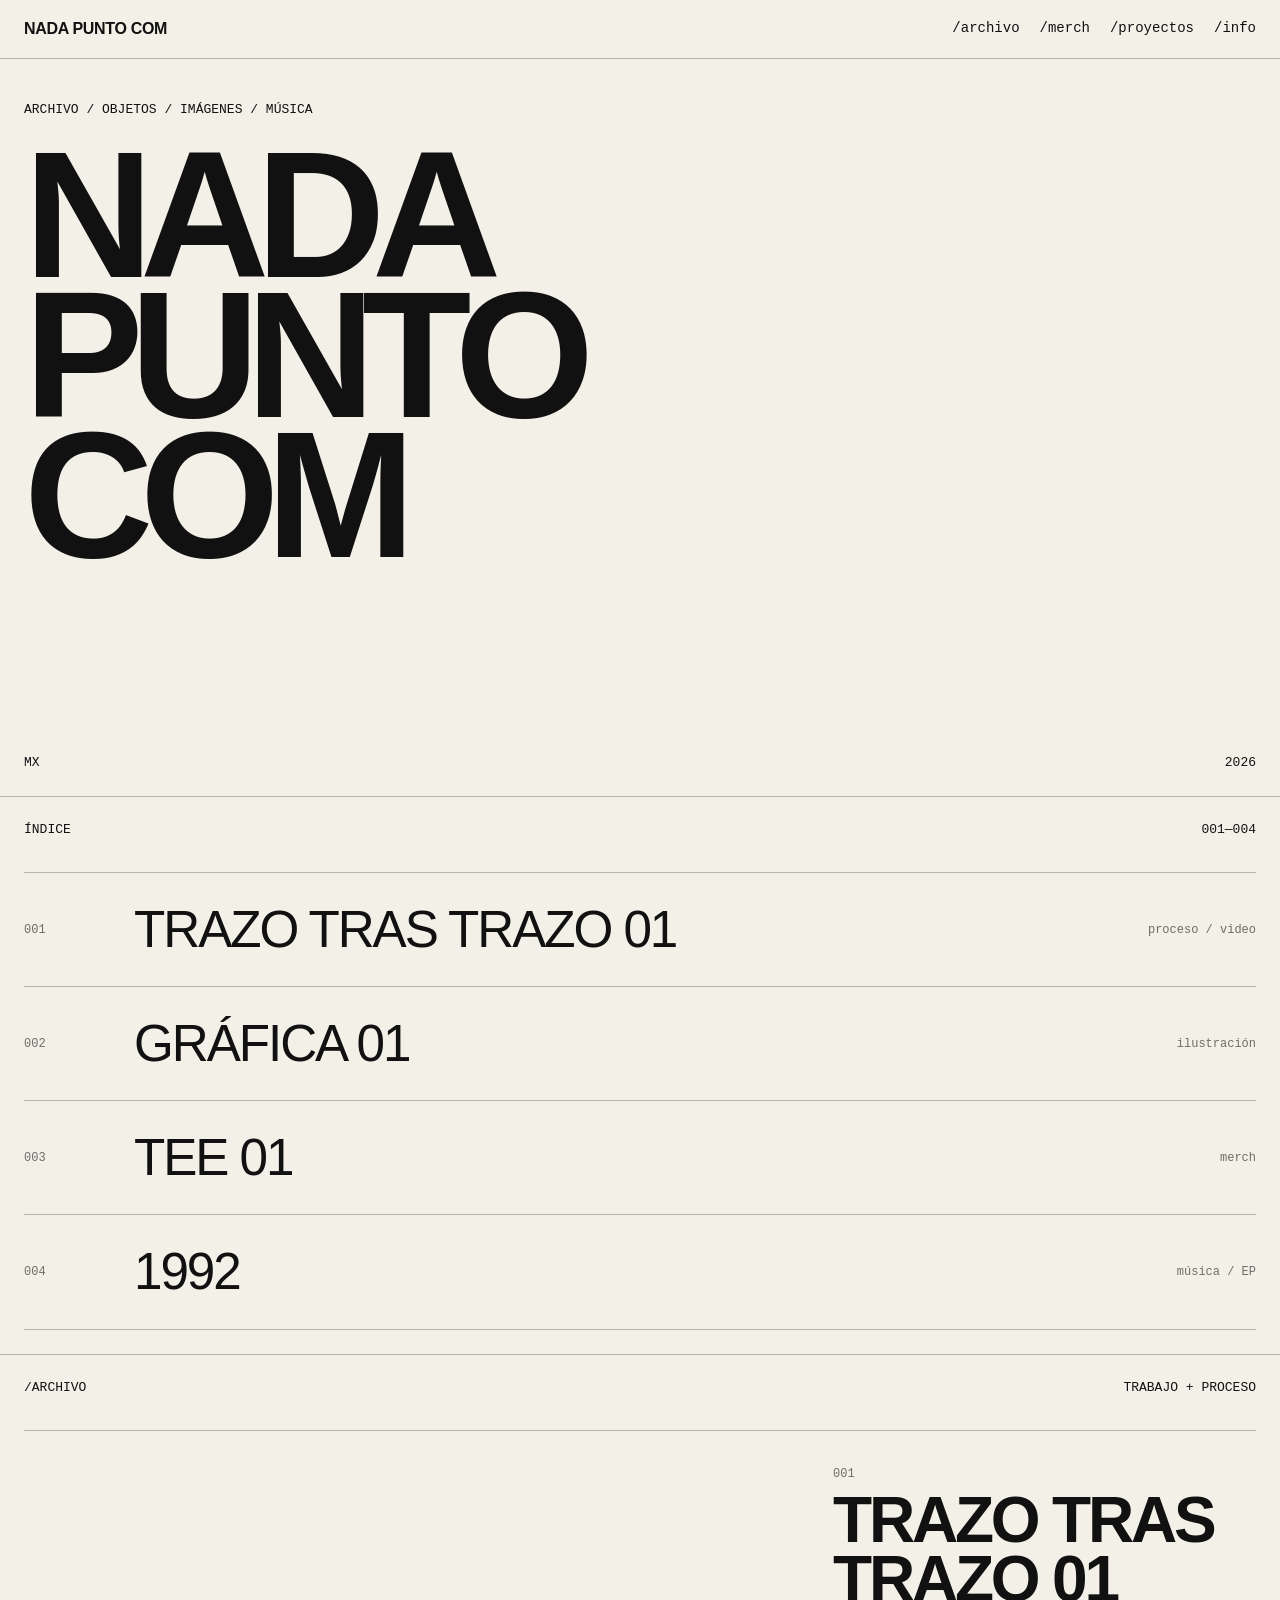
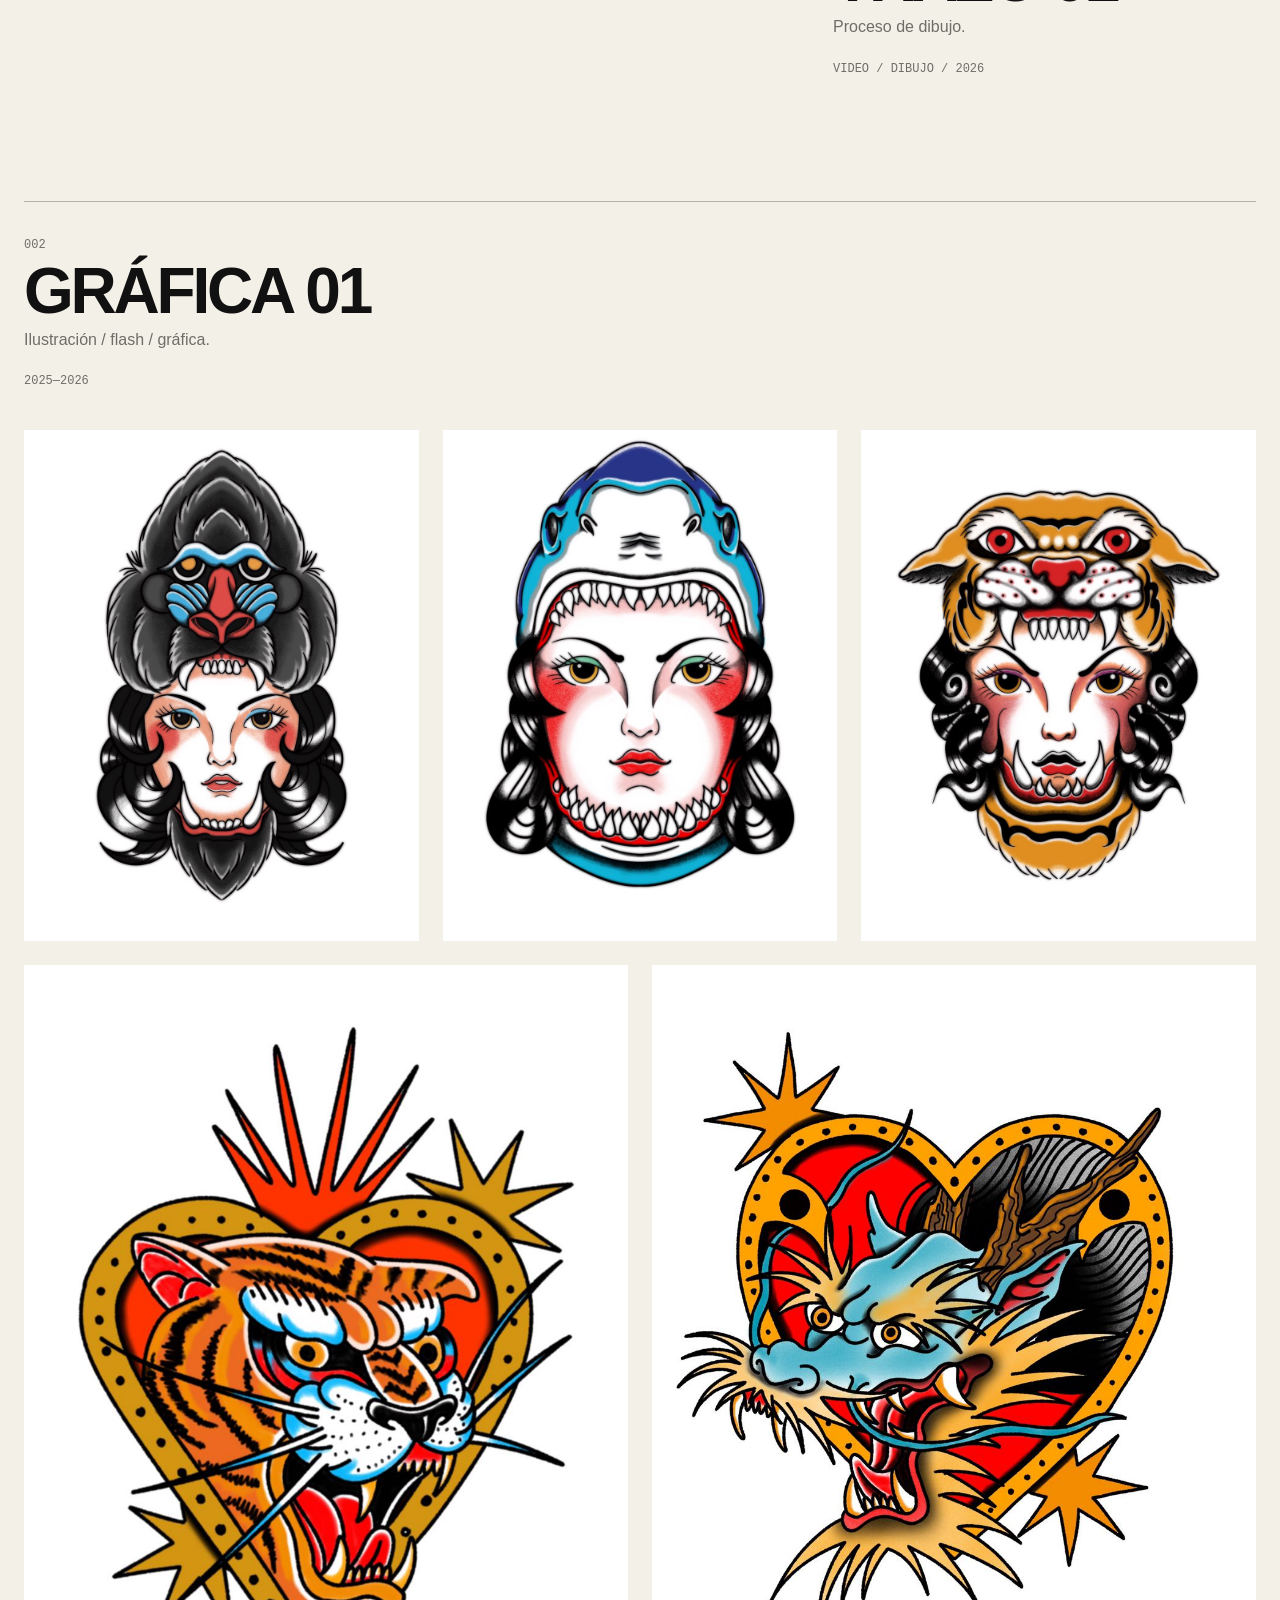
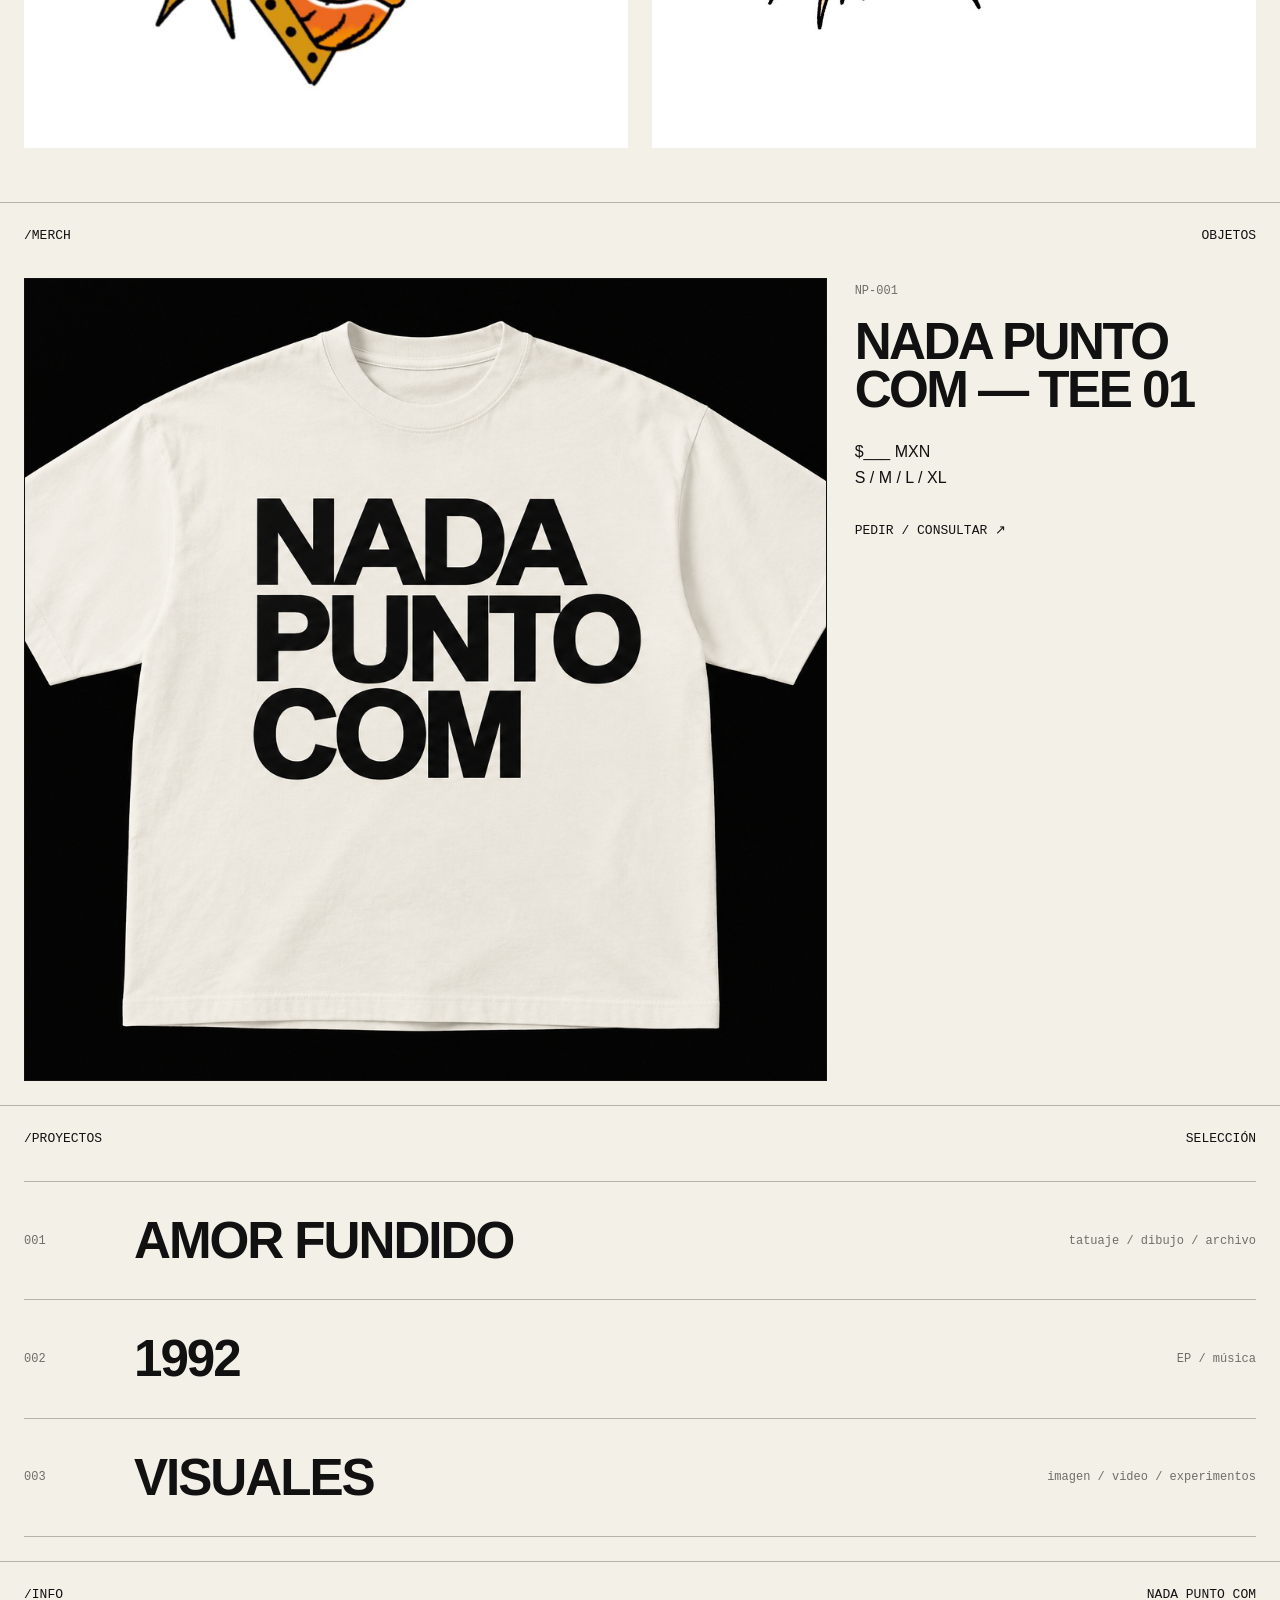
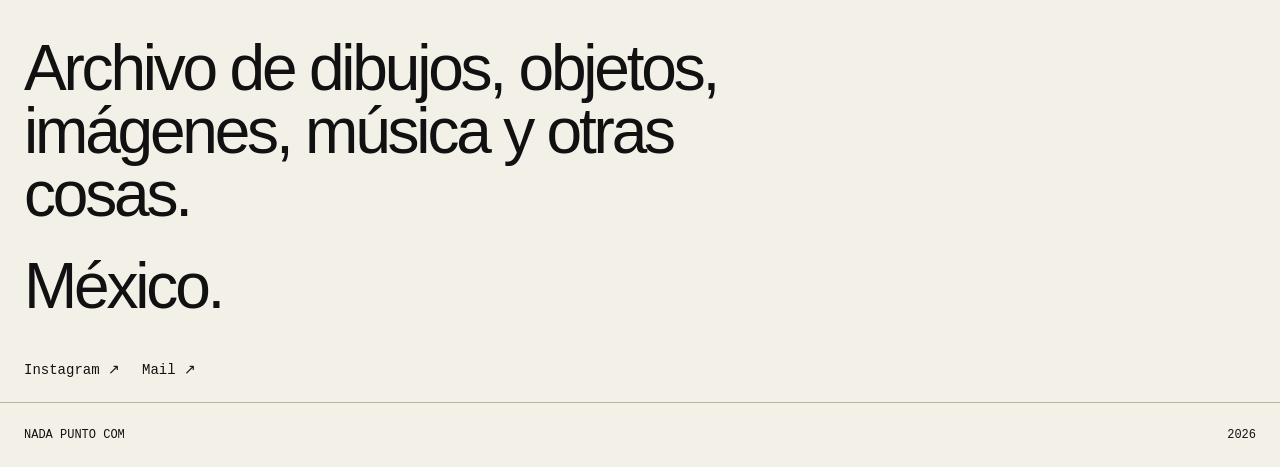
==== commit 7ca76ac9: "Update index.html" ====
--- a/index.html
+++ b/index.html
@@ -179,11 +179,11 @@
           </span>
 
           <span class="project-title">
-            ARCHIVO 36
+            1992
           </span>
 
           <span class="project-type">
-            música
+            música / EP
           </span>
 
         </a>
@@ -254,13 +254,13 @@
         </div>
 
 
-        <!-- 004 -->
+        <!-- 004 — 1992 -->
 
         <div
           class="preview-placeholder"
           id="preview-4"
         >
-          ARCHIVO 36
+          1992
         </div>
 
 
@@ -539,6 +539,8 @@
       <div class="project-links">
 
 
+        <!-- AMOR FUNDIDO -->
+
         <a
           href="#"
           class="project-link"
@@ -559,6 +561,8 @@
         </a>
 
 
+        <!-- 1992 -->
+
         <a
           href="#"
           class="project-link"
@@ -569,15 +573,17 @@
           </span>
 
           <strong>
-            ARCHIVO 36
+            1992
           </strong>
 
           <em>
-            música
+            EP / música
           </em>
 
         </a>
 
+
+        <!-- VISUALES -->
 
         <a
           href="#"
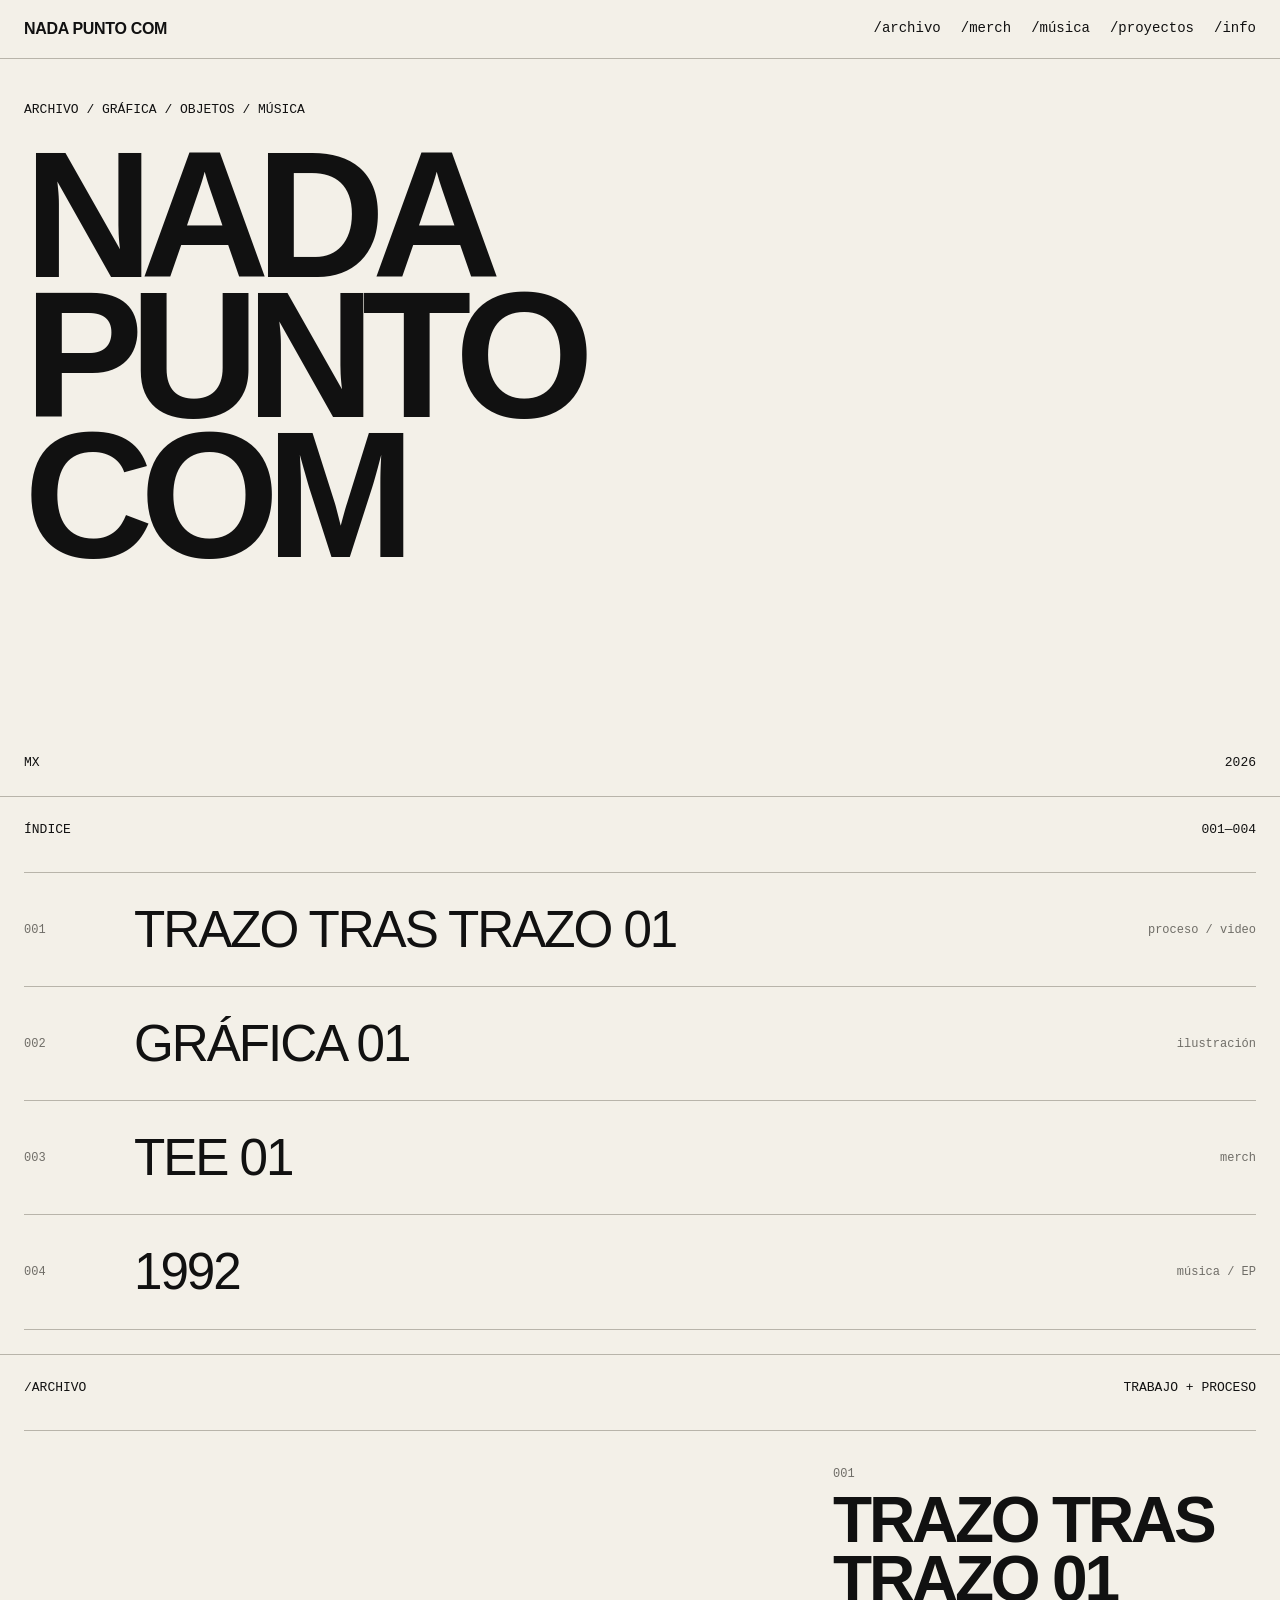
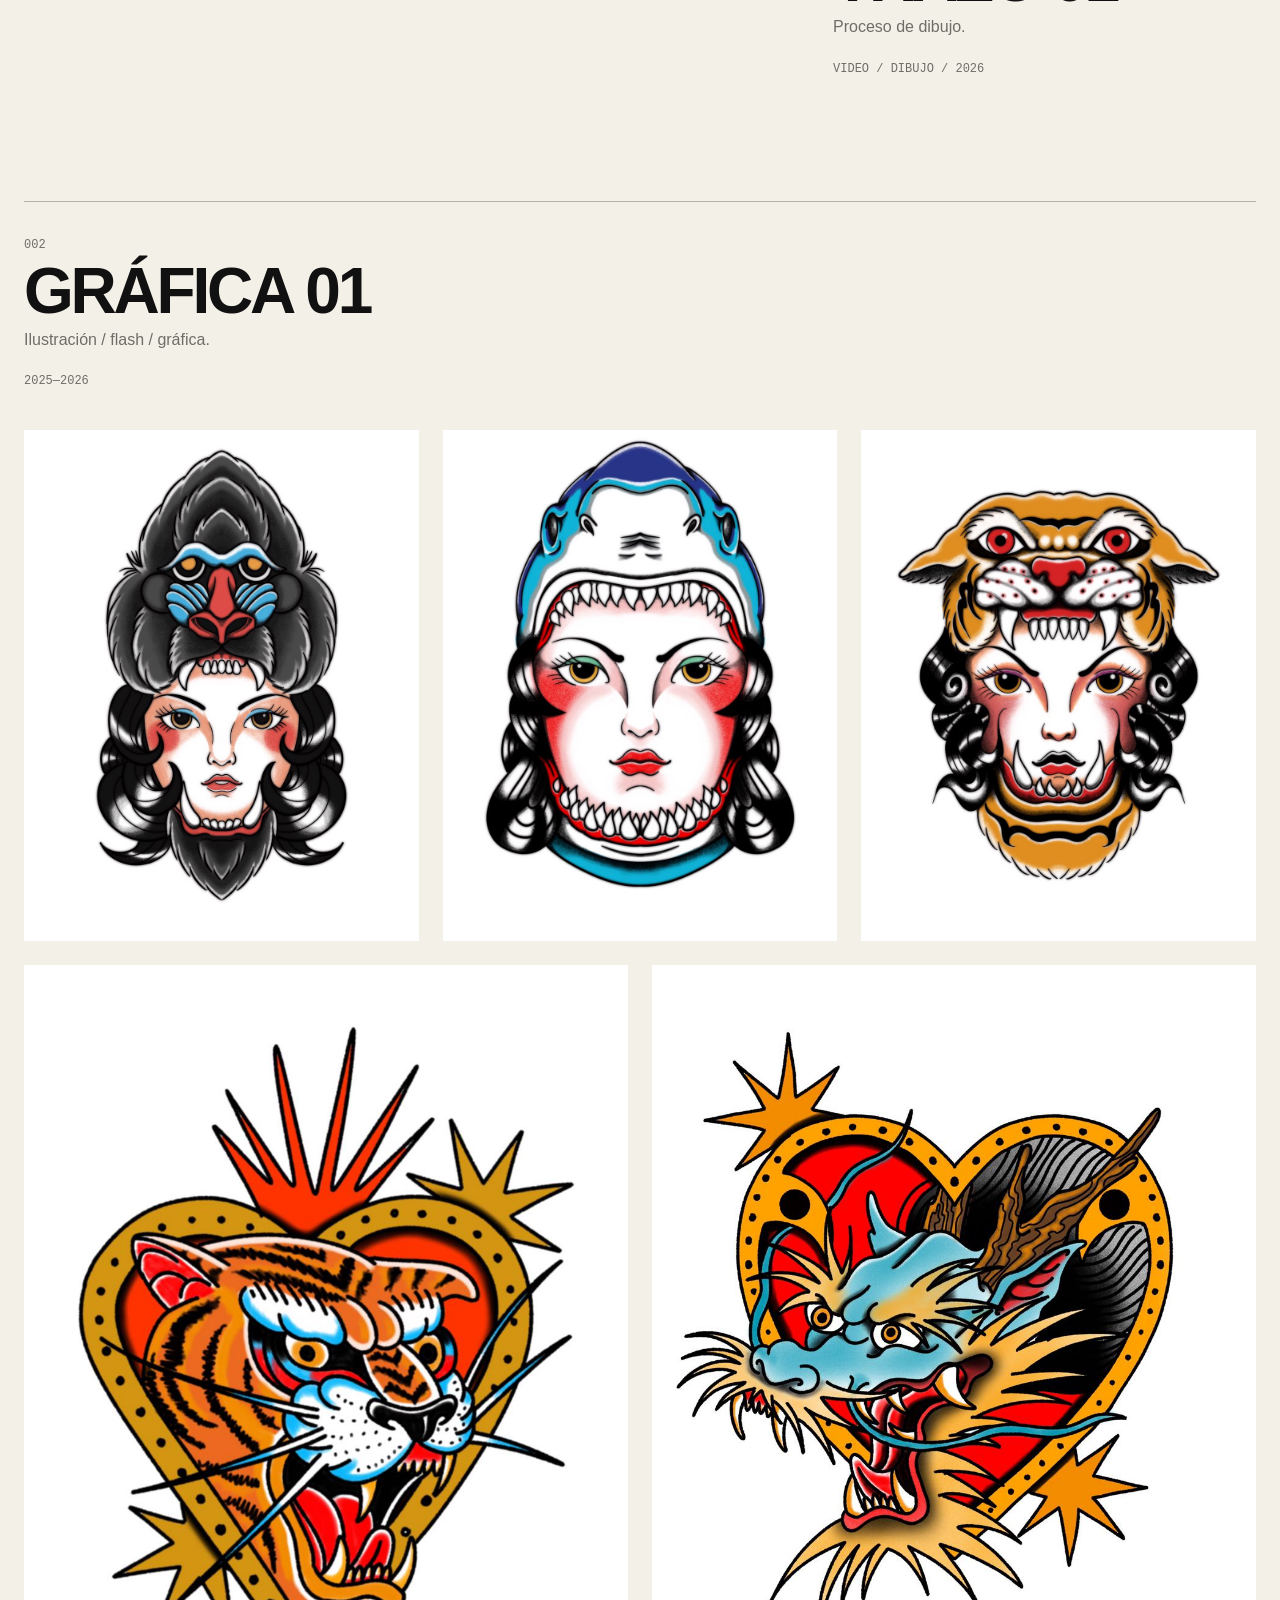
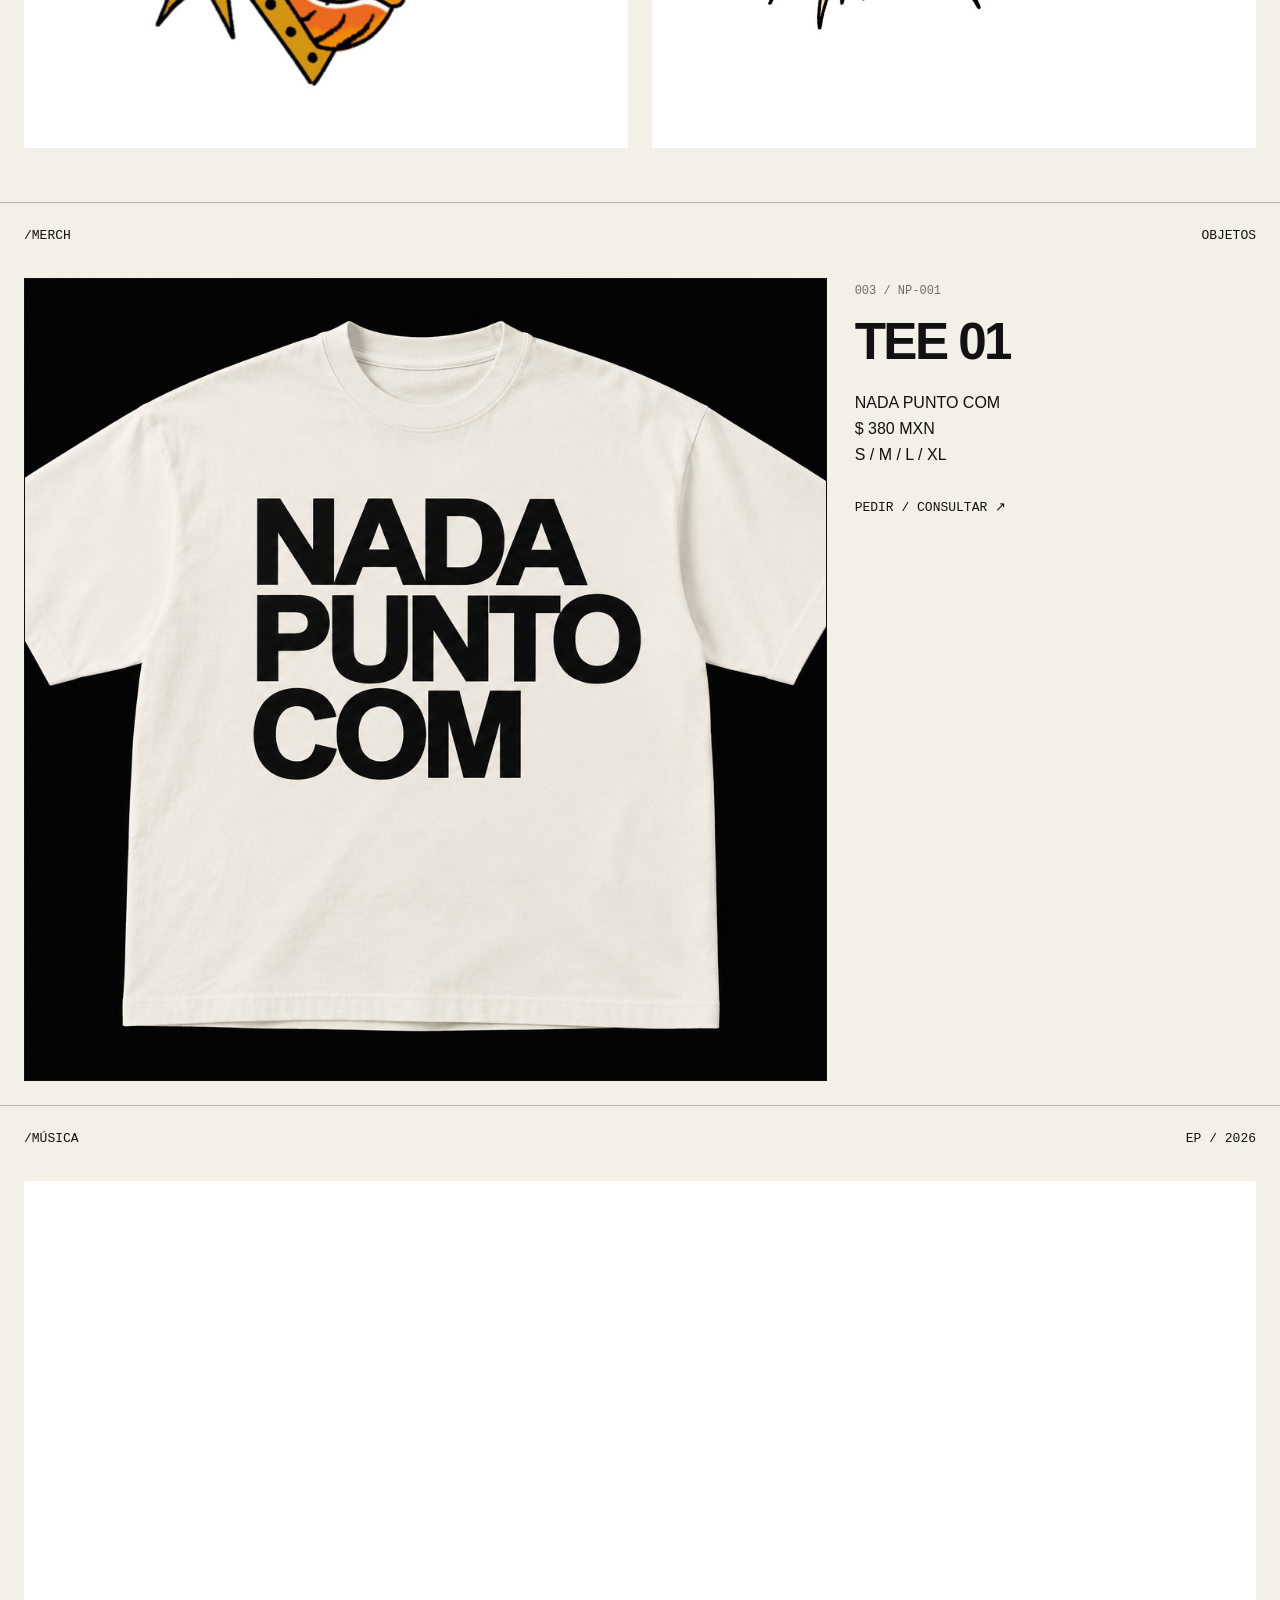
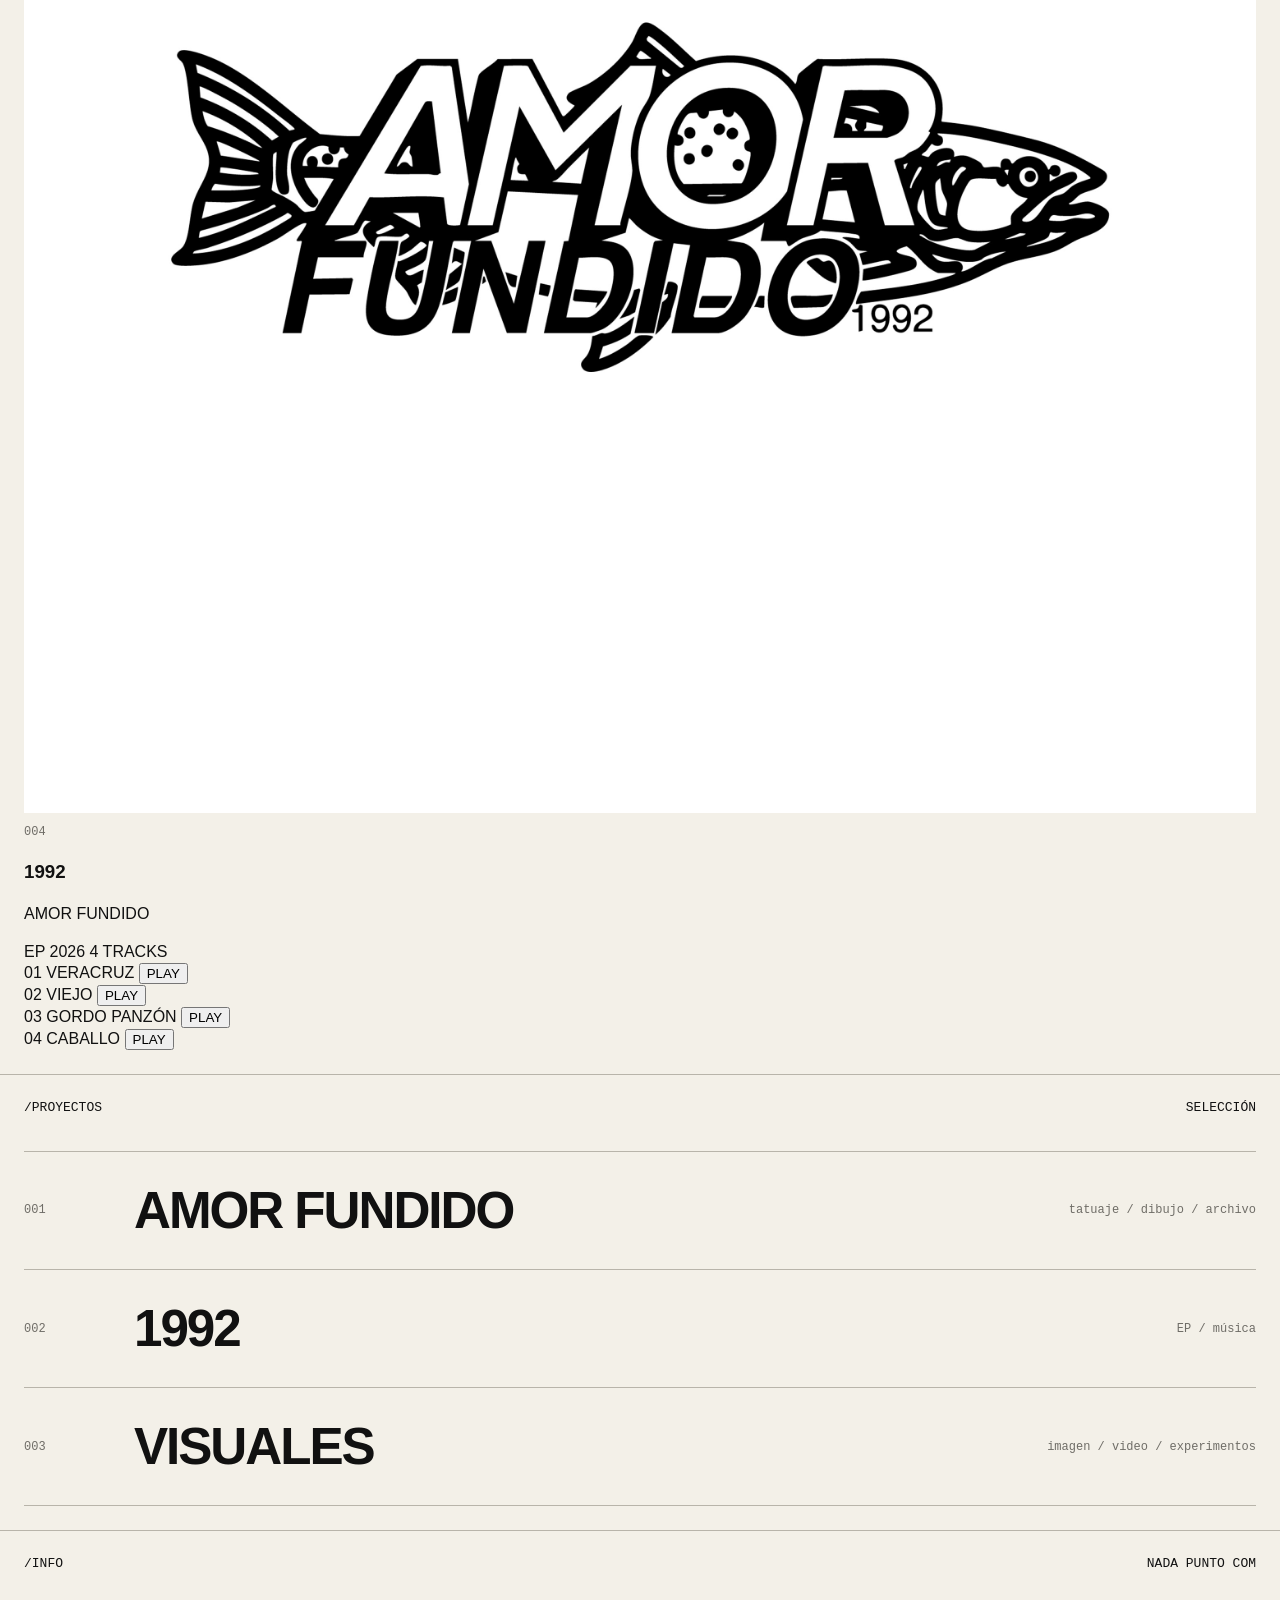
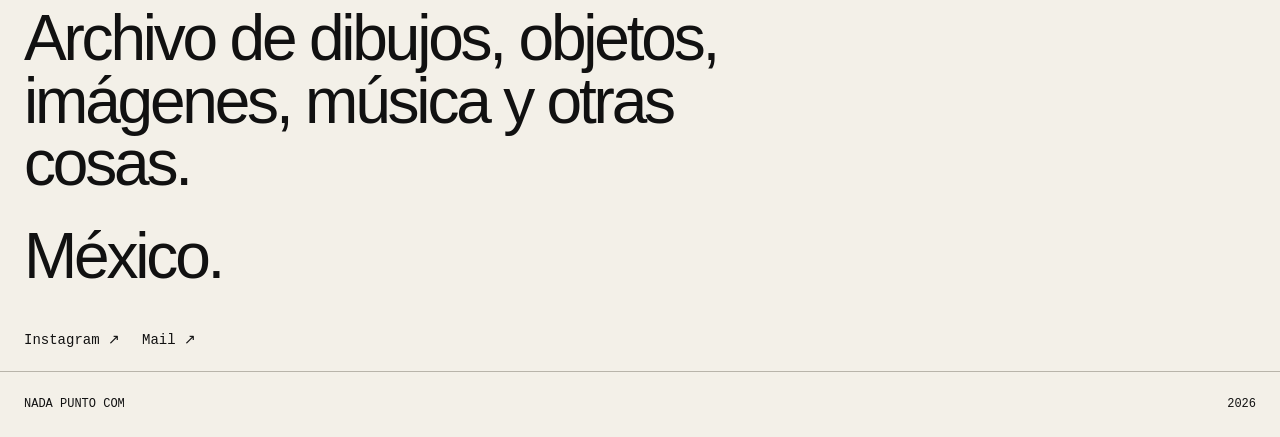
==== commit eca888e0: "Update index.html" ====
--- a/index.html
+++ b/index.html
@@ -14,7 +14,6 @@
 
   <link rel="stylesheet" href="style.css" />
 </head>
-
 
 <body>
 
@@ -34,6 +33,7 @@
     >
       <a href="#archivo">/archivo</a>
       <a href="#merch">/merch</a>
+      <a href="#ep-1992">/música</a>
       <a href="#proyectos">/proyectos</a>
       <a href="#info">/info</a>
     </nav>
@@ -53,7 +53,7 @@
       <div class="hero-copy">
 
         <p class="eyebrow">
-          archivo / objetos / imágenes / música
+          archivo / gráfica / objetos / música
         </p>
 
         <h1>
@@ -170,7 +170,7 @@
 
         <a
           class="project-row"
-          href="#proyectos"
+          href="#ep-1992"
           data-preview="preview-4"
         >
 
@@ -187,7 +187,6 @@
           </span>
 
         </a>
-
 
       </div>
 
@@ -202,7 +201,7 @@
       >
 
 
-        <!-- 001 — VIDEO -->
+        <!-- 001 -->
 
         <div
           class="preview-placeholder preview-media"
@@ -222,7 +221,7 @@
         </div>
 
 
-        <!-- 002 — GRÁFICA -->
+        <!-- 002 -->
 
         <div
           class="preview-placeholder preview-media preview-image-container"
@@ -238,7 +237,7 @@
         </div>
 
 
-        <!-- 003 — TEE 01 -->
+        <!-- 003 -->
 
         <div
           class="preview-placeholder preview-media preview-image-container"
@@ -254,15 +253,20 @@
         </div>
 
 
-        <!-- 004 — 1992 -->
+        <!-- 004 -->
 
         <div
-          class="preview-placeholder"
+          class="preview-placeholder preview-media preview-image-container"
           id="preview-4"
         >
-          1992
-        </div>
-
+
+          <img
+            class="preview-image preview-cover"
+            src="1992-cover.jpg"
+            alt=""
+          />
+
+        </div>
 
       </div>
 
@@ -373,8 +377,6 @@
         <div class="graphic-series">
 
 
-          <!-- MUJER + MANDRIL -->
-
           <figure class="graphic-item graphic-woman">
 
             <img
@@ -386,8 +388,6 @@
           </figure>
 
 
-          <!-- MUJER + TIBURÓN -->
-
           <figure class="graphic-item graphic-woman">
 
             <img
@@ -399,8 +399,6 @@
           </figure>
 
 
-          <!-- MUJER + TIGRE -->
-
           <figure class="graphic-item graphic-woman">
 
             <img
@@ -412,8 +410,6 @@
           </figure>
 
 
-          <!-- TIGRE / CORAZÓN -->
-
           <figure class="graphic-item graphic-heart">
 
             <img
@@ -425,8 +421,6 @@
           </figure>
 
 
-          <!-- DRAGÓN / CORAZÓN -->
-
           <figure class="graphic-item graphic-heart">
 
             <img
@@ -446,7 +440,7 @@
 
 
     <!-- ========================================
-         MERCH
+         MERCH — 003
     ========================================= -->
 
     <section
@@ -483,15 +477,19 @@
         <div class="product-info">
 
           <span class="product-code">
-            NP-001
+            003 / NP-001
           </span>
 
           <h3>
-            NADA PUNTO COM — TEE 01
+            TEE 01
           </h3>
 
           <p>
-            $___ MXN
+            NADA PUNTO COM
+          </p>
+
+          <p>
+            $ 380 MXN
           </p>
 
           <p>
@@ -515,6 +513,201 @@
 
 
     <!-- ========================================
+         004 — 1992
+    ========================================= -->
+
+    <section
+      id="ep-1992"
+      class="content-section music-section"
+    >
+
+      <div class="section-heading">
+
+        <h2>
+          /MÚSICA
+        </h2>
+
+        <span>
+          EP / 2026
+        </span>
+
+      </div>
+
+
+      <div class="release">
+
+
+        <!-- PORTADA -->
+
+        <div class="release-cover">
+
+          <img
+            src="1992-cover.jpg"
+            alt="Portada del EP 1992 de Amor Fundido"
+            loading="lazy"
+          />
+
+        </div>
+
+
+        <!-- INFORMACIÓN -->
+
+        <div class="release-info">
+
+          <span class="archive-number">
+            004
+          </span>
+
+          <h3>
+            1992
+          </h3>
+
+          <p class="release-artist">
+            AMOR FUNDIDO
+          </p>
+
+          <div class="release-meta">
+            <span>EP</span>
+            <span>2026</span>
+            <span>4 TRACKS</span>
+          </div>
+
+
+          <!-- TRACKLIST -->
+
+          <div class="tracklist">
+
+
+            <!-- 01 -->
+
+            <div class="track-row">
+
+              <span class="track-number">
+                01
+              </span>
+
+              <span class="track-title">
+                VERACRUZ
+              </span>
+
+              <button
+                class="track-play"
+                type="button"
+                data-audio="audio-1992-01"
+                aria-label="Reproducir Veracruz"
+              >
+                PLAY
+              </button>
+
+              <audio
+                id="audio-1992-01"
+                src="1992-01-veracruz.mp3"
+                preload="metadata"
+              ></audio>
+
+            </div>
+
+
+            <!-- 02 -->
+
+            <div class="track-row">
+
+              <span class="track-number">
+                02
+              </span>
+
+              <span class="track-title">
+                VIEJO
+              </span>
+
+              <button
+                class="track-play"
+                type="button"
+                data-audio="audio-1992-02"
+                aria-label="Reproducir Viejo"
+              >
+                PLAY
+              </button>
+
+              <audio
+                id="audio-1992-02"
+                src="1992-02-viejo.mp3"
+                preload="metadata"
+              ></audio>
+
+            </div>
+
+
+            <!-- 03 -->
+
+            <div class="track-row">
+
+              <span class="track-number">
+                03
+              </span>
+
+              <span class="track-title">
+                GORDO PANZÓN
+              </span>
+
+              <button
+                class="track-play"
+                type="button"
+                data-audio="audio-1992-03"
+                aria-label="Reproducir Gordo Panzón"
+              >
+                PLAY
+              </button>
+
+              <audio
+                id="audio-1992-03"
+                src="1992-03-gordo-panzon.mp3"
+                preload="metadata"
+              ></audio>
+
+            </div>
+
+
+            <!-- 04 -->
+
+            <div class="track-row">
+
+              <span class="track-number">
+                04
+              </span>
+
+              <span class="track-title">
+                CABALLO
+              </span>
+
+              <button
+                class="track-play"
+                type="button"
+                data-audio="audio-1992-04"
+                aria-label="Reproducir Caballo"
+              >
+                PLAY
+              </button>
+
+              <audio
+                id="audio-1992-04"
+                src="1992-04-caballo.mp3"
+                preload="metadata"
+              ></audio>
+
+            </div>
+
+
+          </div>
+
+        </div>
+
+      </div>
+
+    </section>
+
+
+    <!-- ========================================
          PROYECTOS
     ========================================= -->
 
@@ -539,10 +732,8 @@
       <div class="project-links">
 
 
-        <!-- AMOR FUNDIDO -->
-
         <a
-          href="#"
+          href="#archivo"
           class="project-link"
         >
 
@@ -561,10 +752,8 @@
         </a>
 
 
-        <!-- 1992 -->
-
         <a
-          href="#"
+          href="#ep-1992"
           class="project-link"
         >
 
@@ -582,8 +771,6 @@
 
         </a>
 
-
-        <!-- VISUALES -->
 
         <a
           href="#"
@@ -666,7 +853,6 @@
 
     </section>
 
-
   </main>
 
 
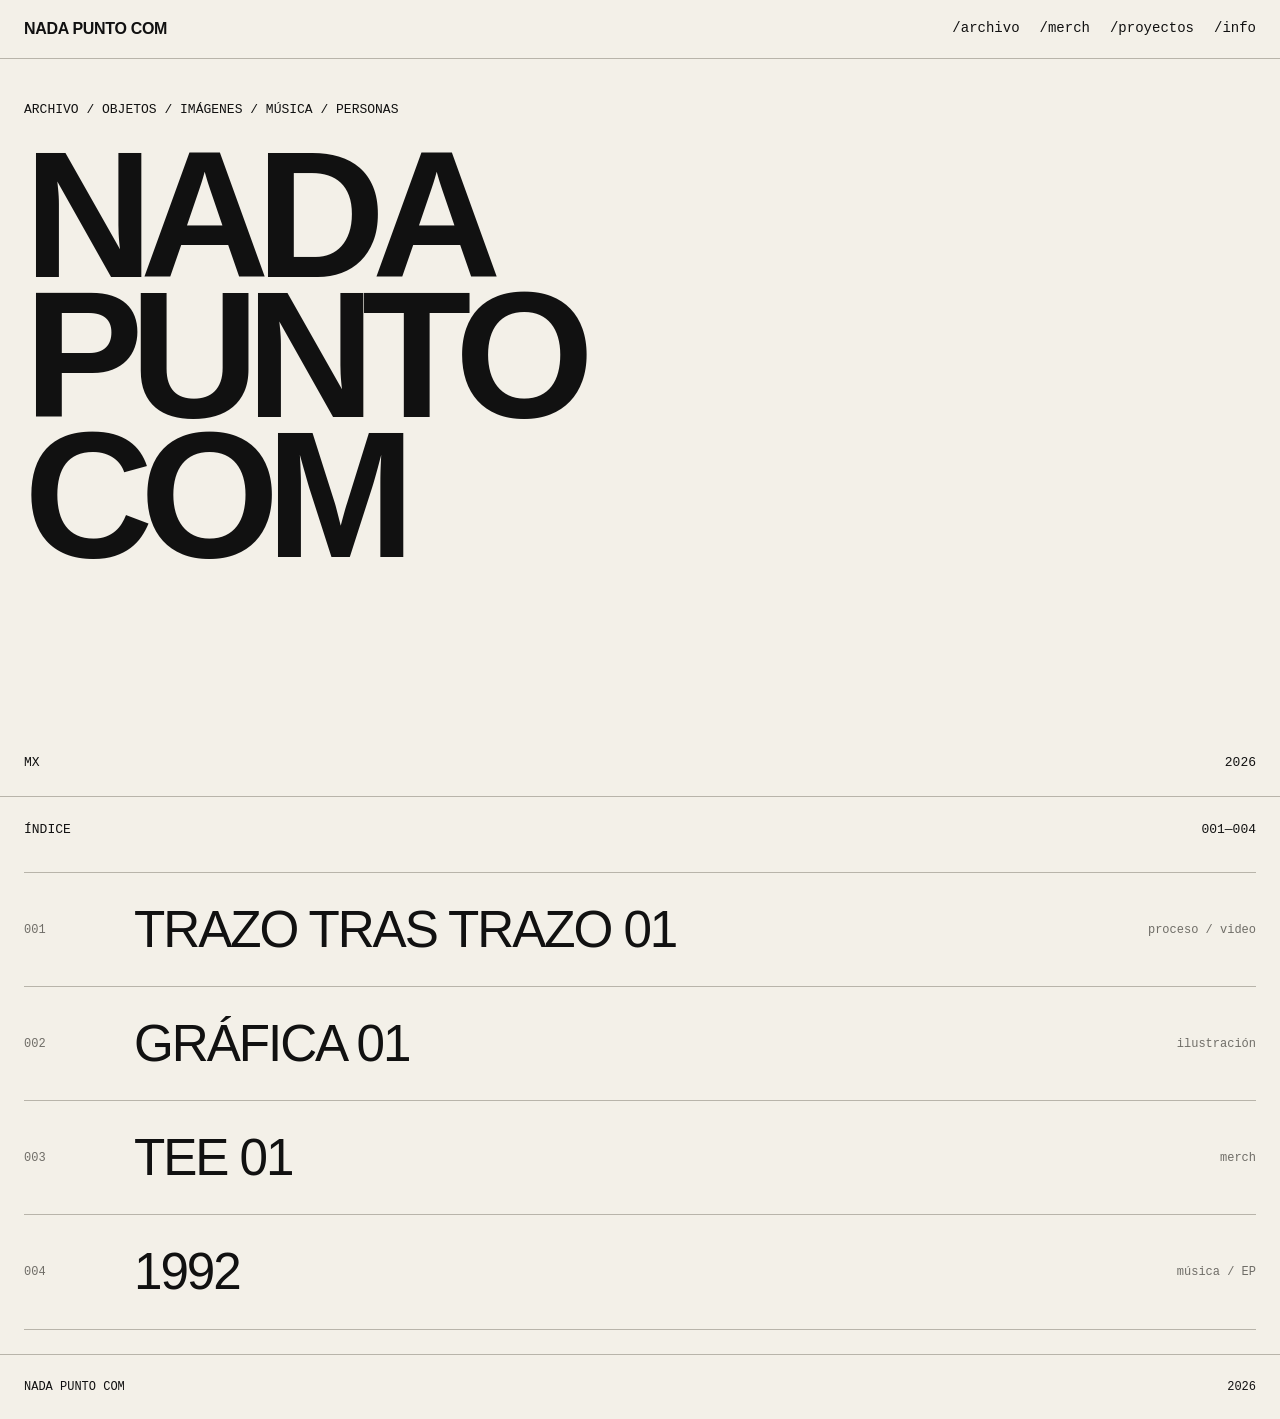
==== commit 2063e608: "Update index.html" ====
--- a/index.html
+++ b/index.html
@@ -7,13 +7,14 @@
 
   <meta
     name="description"
-    content="Nada Punto Com — archivo, gráfica, objetos, música y proyectos."
+    content="Nada Punto Com — archivo de gráfica, objetos, imágenes, música, personas y otras cosas."
   />
 
   <title>Nada Punto Com</title>
 
-  <link rel="stylesheet" href="style.css" />
+  <link rel="stylesheet" href="/style.css" />
 </head>
+
 
 <body>
 
@@ -23,7 +24,7 @@
 
   <header class="site-header">
 
-    <a class="brand" href="#top">
+    <a class="brand" href="/">
       NADA PUNTO COM
     </a>
 
@@ -31,17 +32,33 @@
       class="main-nav"
       aria-label="Navegación principal"
     >
-      <a href="#archivo">/archivo</a>
-      <a href="#merch">/merch</a>
-      <a href="#ep-1992">/música</a>
-      <a href="#proyectos">/proyectos</a>
-      <a href="#info">/info</a>
+
+      <a href="/archivo/">
+        /archivo
+      </a>
+
+      <a href="/merch/">
+        /merch
+      </a>
+
+      <a href="/proyectos/">
+        /proyectos
+      </a>
+
+      <a href="/info/">
+        /info
+      </a>
+
     </nav>
 
   </header>
 
 
-  <main id="top">
+  <!-- ========================================
+       MAIN
+  ========================================= -->
+
+  <main>
 
 
     <!-- ========================================
@@ -53,7 +70,7 @@
       <div class="hero-copy">
 
         <p class="eyebrow">
-          archivo / gráfica / objetos / música
+          archivo / objetos / imágenes / música / personas
         </p>
 
         <h1>
@@ -64,9 +81,17 @@
 
       </div>
 
+
       <div class="hero-meta">
-        <span>MX</span>
-        <span>2026</span>
+
+        <span>
+          MX
+        </span>
+
+        <span>
+          2026
+        </span>
+
       </div>
 
     </section>
@@ -97,11 +122,13 @@
       <div class="project-list">
 
 
-        <!-- 001 -->
+        <!-- ========================================
+             001
+        ========================================= -->
 
         <a
           class="project-row"
-          href="#trazo-tras-trazo"
+          href="/archivo/trazo-tras-trazo-01/"
           data-preview="preview-1"
         >
 
@@ -120,11 +147,13 @@
         </a>
 
 
-        <!-- 002 -->
+        <!-- ========================================
+             002
+        ========================================= -->
 
         <a
           class="project-row"
-          href="#grafica-01"
+          href="/archivo/grafica-01/"
           data-preview="preview-2"
         >
 
@@ -143,11 +172,13 @@
         </a>
 
 
-        <!-- 003 -->
+        <!-- ========================================
+             003
+        ========================================= -->
 
         <a
           class="project-row"
-          href="#merch"
+          href="/merch/tee-01/"
           data-preview="preview-3"
         >
 
@@ -166,11 +197,13 @@
         </a>
 
 
-        <!-- 004 -->
+        <!-- ========================================
+             004
+        ========================================= -->
 
         <a
           class="project-row"
-          href="#ep-1992"
+          href="/musica/1992/"
           data-preview="preview-4"
         >
 
@@ -201,7 +234,7 @@
       >
 
 
-        <!-- 001 -->
+        <!-- 001 — TRAZO TRAS TRAZO -->
 
         <div
           class="preview-placeholder preview-media"
@@ -210,7 +243,7 @@
 
           <video
             class="preview-video"
-            src="trazo-tras-trazo-01.mp4"
+            src="/trazo-tras-trazo-01.mp4"
             autoplay
             muted
             loop
@@ -221,633 +254,53 @@
         </div>
 
 
-        <!-- 002 -->
+        <!-- 002 — GRÁFICA 01 -->
 
         <div
-          class="preview-placeholder preview-media preview-image-container"
+          class="preview-placeholder preview-media preview-light"
           id="preview-2"
+        >
+
+          <img
+            class="preview-image preview-contain"
+            src="/grafica-01-mujer-tigre.jpeg"
+            alt=""
+          />
+
+        </div>
+
+
+        <!-- 003 — TEE 01 -->
+
+        <div
+          class="preview-placeholder preview-media"
+          id="preview-3"
         >
 
           <img
             class="preview-image"
-            src="grafica-01-mujer-tigre.jpeg"
+            src="/merch-tee-01.png"
             alt=""
           />
 
         </div>
 
 
-        <!-- 003 -->
+        <!-- 004 — 1992 -->
 
         <div
-          class="preview-placeholder preview-media preview-image-container"
-          id="preview-3"
+          class="preview-placeholder preview-media"
+          id="preview-4"
         >
 
           <img
             class="preview-image"
-            src="merch-tee-01.png"
+            src="/1992-cover.jpg"
             alt=""
           />
 
         </div>
 
-
-        <!-- 004 -->
-
-        <div
-          class="preview-placeholder preview-media preview-image-container"
-          id="preview-4"
-        >
-
-          <img
-            class="preview-image preview-cover"
-            src="1992-cover.jpg"
-            alt=""
-          />
-
-        </div>
-
-      </div>
-
-    </section>
-
-
-    <!-- ========================================
-         ARCHIVO
-    ========================================= -->
-
-    <section
-      id="archivo"
-      class="content-section"
-    >
-
-      <div class="section-heading">
-
-        <h2>
-          /ARCHIVO
-        </h2>
-
-        <span>
-          trabajo + proceso
-        </span>
-
-      </div>
-
-
-      <!-- ========================================
-           001 — TRAZO TRAS TRAZO
-      ========================================= -->
-
-      <article
-        id="trazo-tras-trazo"
-        class="archive-entry archive-entry-video"
-      >
-
-        <div class="archive-media">
-
-          <video
-            class="archive-video"
-            src="trazo-tras-trazo-01.mp4"
-            autoplay
-            muted
-            loop
-            playsinline
-            preload="metadata"
-          >
-            Tu navegador no puede reproducir este video.
-          </video>
-
-        </div>
-
-
-        <div class="archive-entry-meta">
-
-          <span class="archive-number">
-            001
-          </span>
-
-          <h3>
-            TRAZO TRAS TRAZO 01
-          </h3>
-
-          <p>
-            Proceso de dibujo.
-          </p>
-
-          <span class="archive-detail">
-            VIDEO / DIBUJO / 2026
-          </span>
-
-        </div>
-
-      </article>
-
-
-      <!-- ========================================
-           002 — GRÁFICA 01
-      ========================================= -->
-
-      <article
-        id="grafica-01"
-        class="archive-entry graphic-entry"
-      >
-
-        <div class="archive-entry-meta graphic-heading">
-
-          <span class="archive-number">
-            002
-          </span>
-
-          <h3>
-            GRÁFICA 01
-          </h3>
-
-          <p>
-            Ilustración / flash / gráfica.
-          </p>
-
-          <span class="archive-detail">
-            2025—2026
-          </span>
-
-        </div>
-
-
-        <div class="graphic-series">
-
-
-          <figure class="graphic-item graphic-woman">
-
-            <img
-              src="grafica-01-mujer-mandril.jpeg"
-              alt="Ilustración de mujer con mandril"
-              loading="lazy"
-            />
-
-          </figure>
-
-
-          <figure class="graphic-item graphic-woman">
-
-            <img
-              src="grafica-01-mujer-tiburon.jpeg"
-              alt="Ilustración de mujer con tiburón"
-              loading="lazy"
-            />
-
-          </figure>
-
-
-          <figure class="graphic-item graphic-woman">
-
-            <img
-              src="grafica-01-mujer-tigre.jpeg"
-              alt="Ilustración de mujer con tigre"
-              loading="lazy"
-            />
-
-          </figure>
-
-
-          <figure class="graphic-item graphic-heart">
-
-            <img
-              src="grafica-01-tigre-corazon.jpeg"
-              alt="Ilustración de tigre dentro de corazón"
-              loading="lazy"
-            />
-
-          </figure>
-
-
-          <figure class="graphic-item graphic-heart">
-
-            <img
-              src="grafica-01-dragon-corazon.jpeg"
-              alt="Ilustración de dragón dentro de corazón"
-              loading="lazy"
-            />
-
-          </figure>
-
-
-        </div>
-
-      </article>
-
-    </section>
-
-
-    <!-- ========================================
-         MERCH — 003
-    ========================================= -->
-
-    <section
-      id="merch"
-      class="content-section"
-    >
-
-      <div class="section-heading">
-
-        <h2>
-          /MERCH
-        </h2>
-
-        <span>
-          objetos
-        </span>
-
-      </div>
-
-
-      <div class="product">
-
-        <div class="product-image product-photo">
-
-          <img
-            src="merch-tee-01.png"
-            alt="Playera blanca Nada Punto Com — Tee 01"
-            loading="lazy"
-          />
-
-        </div>
-
-
-        <div class="product-info">
-
-          <span class="product-code">
-            003 / NP-001
-          </span>
-
-          <h3>
-            TEE 01
-          </h3>
-
-          <p>
-            NADA PUNTO COM
-          </p>
-
-          <p>
-            $ 380 MXN
-          </p>
-
-          <p>
-            S / M / L / XL
-          </p>
-
-          <a
-            class="text-link"
-            href="https://instagram.com/"
-            target="_blank"
-            rel="noreferrer"
-          >
-            PEDIR / CONSULTAR ↗
-          </a>
-
-        </div>
-
-      </div>
-
-    </section>
-
-
-    <!-- ========================================
-         004 — 1992
-    ========================================= -->
-
-    <section
-      id="ep-1992"
-      class="content-section music-section"
-    >
-
-      <div class="section-heading">
-
-        <h2>
-          /MÚSICA
-        </h2>
-
-        <span>
-          EP / 2026
-        </span>
-
-      </div>
-
-
-      <div class="release">
-
-
-        <!-- PORTADA -->
-
-        <div class="release-cover">
-
-          <img
-            src="1992-cover.jpg"
-            alt="Portada del EP 1992 de Amor Fundido"
-            loading="lazy"
-          />
-
-        </div>
-
-
-        <!-- INFORMACIÓN -->
-
-        <div class="release-info">
-
-          <span class="archive-number">
-            004
-          </span>
-
-          <h3>
-            1992
-          </h3>
-
-          <p class="release-artist">
-            AMOR FUNDIDO
-          </p>
-
-          <div class="release-meta">
-            <span>EP</span>
-            <span>2026</span>
-            <span>4 TRACKS</span>
-          </div>
-
-
-          <!-- TRACKLIST -->
-
-          <div class="tracklist">
-
-
-            <!-- 01 -->
-
-            <div class="track-row">
-
-              <span class="track-number">
-                01
-              </span>
-
-              <span class="track-title">
-                VERACRUZ
-              </span>
-
-              <button
-                class="track-play"
-                type="button"
-                data-audio="audio-1992-01"
-                aria-label="Reproducir Veracruz"
-              >
-                PLAY
-              </button>
-
-              <audio
-                id="audio-1992-01"
-                src="1992-01-veracruz.mp3"
-                preload="metadata"
-              ></audio>
-
-            </div>
-
-
-            <!-- 02 -->
-
-            <div class="track-row">
-
-              <span class="track-number">
-                02
-              </span>
-
-              <span class="track-title">
-                VIEJO
-              </span>
-
-              <button
-                class="track-play"
-                type="button"
-                data-audio="audio-1992-02"
-                aria-label="Reproducir Viejo"
-              >
-                PLAY
-              </button>
-
-              <audio
-                id="audio-1992-02"
-                src="1992-02-viejo.mp3"
-                preload="metadata"
-              ></audio>
-
-            </div>
-
-
-            <!-- 03 -->
-
-            <div class="track-row">
-
-              <span class="track-number">
-                03
-              </span>
-
-              <span class="track-title">
-                GORDO PANZÓN
-              </span>
-
-              <button
-                class="track-play"
-                type="button"
-                data-audio="audio-1992-03"
-                aria-label="Reproducir Gordo Panzón"
-              >
-                PLAY
-              </button>
-
-              <audio
-                id="audio-1992-03"
-                src="1992-03-gordo-panzon.mp3"
-                preload="metadata"
-              ></audio>
-
-            </div>
-
-
-            <!-- 04 -->
-
-            <div class="track-row">
-
-              <span class="track-number">
-                04
-              </span>
-
-              <span class="track-title">
-                CABALLO
-              </span>
-
-              <button
-                class="track-play"
-                type="button"
-                data-audio="audio-1992-04"
-                aria-label="Reproducir Caballo"
-              >
-                PLAY
-              </button>
-
-              <audio
-                id="audio-1992-04"
-                src="1992-04-caballo.mp3"
-                preload="metadata"
-              ></audio>
-
-            </div>
-
-
-          </div>
-
-        </div>
-
-      </div>
-
-    </section>
-
-
-    <!-- ========================================
-         PROYECTOS
-    ========================================= -->
-
-    <section
-      id="proyectos"
-      class="content-section"
-    >
-
-      <div class="section-heading">
-
-        <h2>
-          /PROYECTOS
-        </h2>
-
-        <span>
-          selección
-        </span>
-
-      </div>
-
-
-      <div class="project-links">
-
-
-        <a
-          href="#archivo"
-          class="project-link"
-        >
-
-          <span>
-            001
-          </span>
-
-          <strong>
-            AMOR FUNDIDO
-          </strong>
-
-          <em>
-            tatuaje / dibujo / archivo
-          </em>
-
-        </a>
-
-
-        <a
-          href="#ep-1992"
-          class="project-link"
-        >
-
-          <span>
-            002
-          </span>
-
-          <strong>
-            1992
-          </strong>
-
-          <em>
-            EP / música
-          </em>
-
-        </a>
-
-
-        <a
-          href="#"
-          class="project-link"
-        >
-
-          <span>
-            003
-          </span>
-
-          <strong>
-            VISUALES
-          </strong>
-
-          <em>
-            imagen / video / experimentos
-          </em>
-
-        </a>
-
-
-      </div>
-
-    </section>
-
-
-    <!-- ========================================
-         INFO
-    ========================================= -->
-
-    <section
-      id="info"
-      class="content-section info-section"
-    >
-
-      <div class="section-heading">
-
-        <h2>
-          /INFO
-        </h2>
-
-        <span>
-          nada punto com
-        </span>
-
-      </div>
-
-
-      <div class="info-copy">
-
-        <p>
-          Archivo de dibujos, objetos, imágenes,
-          música y otras cosas.
-        </p>
-
-        <p>
-          México.
-        </p>
-
-
-        <div class="socials">
-
-          <a
-            href="https://instagram.com/"
-            target="_blank"
-            rel="noreferrer"
-          >
-            Instagram ↗
-          </a>
-
-          <a
-            href="mailto:hola@nadapunto.com"
-          >
-            Mail ↗
-          </a>
-
-        </div>
 
       </div>
 
@@ -873,7 +326,7 @@
   </footer>
 
 
-  <script src="script.js"></script>
+  <script src="/script.js"></script>
 
 </body>
 
--- a/style.css
+++ b/style.css
@@ -41,6 +41,15 @@
 img,
 video {
   max-width: 100%;
+}
+
+button {
+  font: inherit;
+}
+
+section[id],
+article[id] {
+  scroll-margin-top: 90px;
 }
 
 
@@ -282,7 +291,7 @@
 
 
 /* ========================================
-   PREVIEW CUADRADO DEL ÍNDICE
+   PREVIEW CUADRADO
 ======================================== */
 
 .preview-panel {
@@ -323,9 +332,7 @@
   width: 100%;
   height: 100%;
 
-  border:
-    1px solid
-    var(--text);
+  border: 1px solid var(--text);
 
   background: var(--text);
   color: var(--bg);
@@ -352,7 +359,7 @@
 }
 
 
-/* Video del preview */
+/* VIDEO PREVIEW */
 
 .preview-video {
   width: 100%;
@@ -365,7 +372,7 @@
 }
 
 
-/* Imagen del preview */
+/* IMAGEN PREVIEW */
 
 .preview-image-container {
   background: #ffffff;
@@ -380,6 +387,10 @@
   object-fit: contain;
 
   background: #ffffff;
+}
+
+.preview-cover {
+  object-fit: cover;
 }
 
 
@@ -396,10 +407,6 @@
   border-top:
     1px solid
     var(--line);
-}
-
-.archive-entry:first-of-type {
-  margin-top: 0;
 }
 
 
@@ -499,13 +506,11 @@
 }
 
 .graphic-woman {
-  grid-column:
-    span 2;
+  grid-column: span 2;
 }
 
 .graphic-heart {
-  grid-column:
-    span 3;
+  grid-column: span 3;
 }
 
 .graphic-item img {
@@ -534,25 +539,17 @@
   align-items: start;
 }
 
-
-/* Imagen real de TEE 01 */
-
 .product-image {
   width: 100%;
 
   min-height: 55vh;
 
-  border:
-    1px solid
-    var(--text);
+  border: 1px solid var(--text);
 
   overflow: hidden;
 
   background: #000000;
 }
-
-
-/* Mockup */
 
 .product-photo {
   aspect-ratio: 1 / 1;
@@ -570,23 +567,21 @@
   background: #000000;
 }
 
-
-/* Información de producto */
-
 .product-info {
   position: sticky;
+
   top: 90px;
 }
 
 .product-info h3 {
   font-size:
     clamp(
-      28px,
-      4vw,
-      62px
+      36px,
+      5vw,
+      72px
     );
 
-  line-height: 0.95;
+  line-height: 0.92;
 
   letter-spacing: -0.05em;
 
@@ -614,6 +609,183 @@
     monospace;
 
   font-size: 13px;
+}
+
+
+/* ========================================
+   1992 — MÚSICA
+======================================== */
+
+.release {
+  display: grid;
+
+  grid-template-columns:
+    minmax(0, 1.1fr)
+    minmax(320px, 0.9fr);
+
+  gap: 50px;
+
+  align-items: start;
+}
+
+.release-cover {
+  width: 100%;
+}
+
+.release-cover img {
+  width: 100%;
+  height: auto;
+
+  display: block;
+}
+
+.release-info {
+  position: sticky;
+
+  top: 90px;
+}
+
+.release-info h3 {
+  margin:
+    8px
+    0
+    6px;
+
+  font-size:
+    clamp(
+      72px,
+      10vw,
+      150px
+    );
+
+  line-height: 0.82;
+
+  letter-spacing: -0.07em;
+}
+
+.release-artist {
+  margin:
+    0
+    0
+    24px;
+
+  font-size:
+    clamp(
+      20px,
+      2.5vw,
+      36px
+    );
+
+  letter-spacing: -0.03em;
+}
+
+.release-meta {
+  display: flex;
+
+  gap: 18px;
+
+  margin-bottom: 46px;
+
+  font-family:
+    ui-monospace,
+    SFMono-Regular,
+    Menlo,
+    Monaco,
+    Consolas,
+    monospace;
+
+  font-size: 12px;
+
+  color: var(--muted);
+}
+
+
+/* ========================================
+   TRACKLIST
+======================================== */
+
+.tracklist {
+  border-top:
+    1px solid
+    var(--line);
+}
+
+.track-row {
+  display: grid;
+
+  grid-template-columns:
+    42px
+    1fr
+    auto;
+
+  align-items: center;
+
+  gap: 16px;
+
+  min-height: 68px;
+
+  border-bottom:
+    1px solid
+    var(--line);
+}
+
+.track-number {
+  font-family:
+    ui-monospace,
+    SFMono-Regular,
+    Menlo,
+    Monaco,
+    Consolas,
+    monospace;
+
+  font-size: 12px;
+
+  color: var(--muted);
+}
+
+.track-title {
+  font-size:
+    clamp(
+      20px,
+      2.1vw,
+      32px
+    );
+
+  letter-spacing: -0.03em;
+}
+
+.track-play {
+  border: 0;
+
+  padding:
+    10px
+    0
+    10px
+    20px;
+
+  background: transparent;
+
+  color: var(--text);
+
+  cursor: pointer;
+
+  font-family:
+    ui-monospace,
+    SFMono-Regular,
+    Menlo,
+    Monaco,
+    Consolas,
+    monospace;
+
+  font-size: 12px;
+}
+
+.track-play:hover {
+  text-decoration: underline;
+}
+
+.track-row.is-playing .track-title {
+  font-style: italic;
 }
 
 
@@ -745,6 +917,22 @@
 
 
 /* ========================================
+   PANTALLAS MEDIAS
+======================================== */
+
+@media (max-width: 1100px) {
+
+  .preview-panel {
+    width: 220px;
+    height: 220px;
+
+    right: 24px;
+  }
+
+}
+
+
+/* ========================================
    TABLET / MÓVIL
 ======================================== */
 
@@ -797,18 +985,17 @@
   }
 
 
-  /* Desactivar previews flotantes */
+  /* SIN HOVER EN MÓVIL */
 
   .preview-panel {
     display: none;
   }
 
 
-  /* Trazo tras trazo */
+  /* TRAZO */
 
   .archive-entry-video {
-    grid-template-columns:
-      1fr;
+    grid-template-columns: 1fr;
 
     gap: 24px;
   }
@@ -818,7 +1005,7 @@
   }
 
 
-  /* Gráfica 01 */
+  /* GRÁFICA */
 
   .graphic-series {
     grid-template-columns:
@@ -841,27 +1028,44 @@
   }
 
 
-  /* Merch */
+  /* MERCH */
 
   .product {
-    grid-template-columns:
-      1fr;
+    grid-template-columns: 1fr;
   }
 
   .product-image {
     min-height: auto;
   }
 
-  .product-photo {
-    aspect-ratio: 1 / 1;
-  }
-
   .product-info {
     position: static;
   }
 
 
-  /* Info */
+  /* 1992 */
+
+  .release {
+    grid-template-columns: 1fr;
+
+    gap: 30px;
+  }
+
+  .release-info {
+    position: static;
+  }
+
+  .release-info h3 {
+    font-size:
+      clamp(
+        70px,
+        24vw,
+        130px
+      );
+  }
+
+
+  /* INFO */
 
   .info-copy {
     font-size:
@@ -895,29 +1099,36 @@
   }
 
 
-  /* Gráfica */
+  /* GRÁFICA */
 
   .graphic-series {
-    grid-template-columns:
-      1fr;
+    grid-template-columns: 1fr;
   }
 
   .graphic-woman,
   .graphic-woman:first-child,
   .graphic-heart {
-    grid-column:
-      1;
-  }
-
-
-  /* Merch */
-
-  .product {
-    gap: 20px;
-  }
-
-  .product-photo {
-    aspect-ratio: 1 / 1;
-  }
-
-}
+    grid-column: 1;
+  }
+
+
+  /* TRACKLIST */
+
+  .track-row {
+    grid-template-columns:
+      30px
+      1fr
+      auto;
+
+    gap: 10px;
+  }
+
+  .track-title {
+    font-size: 20px;
+  }
+
+  .track-play {
+    padding-left: 10px;
+  }
+
+}
